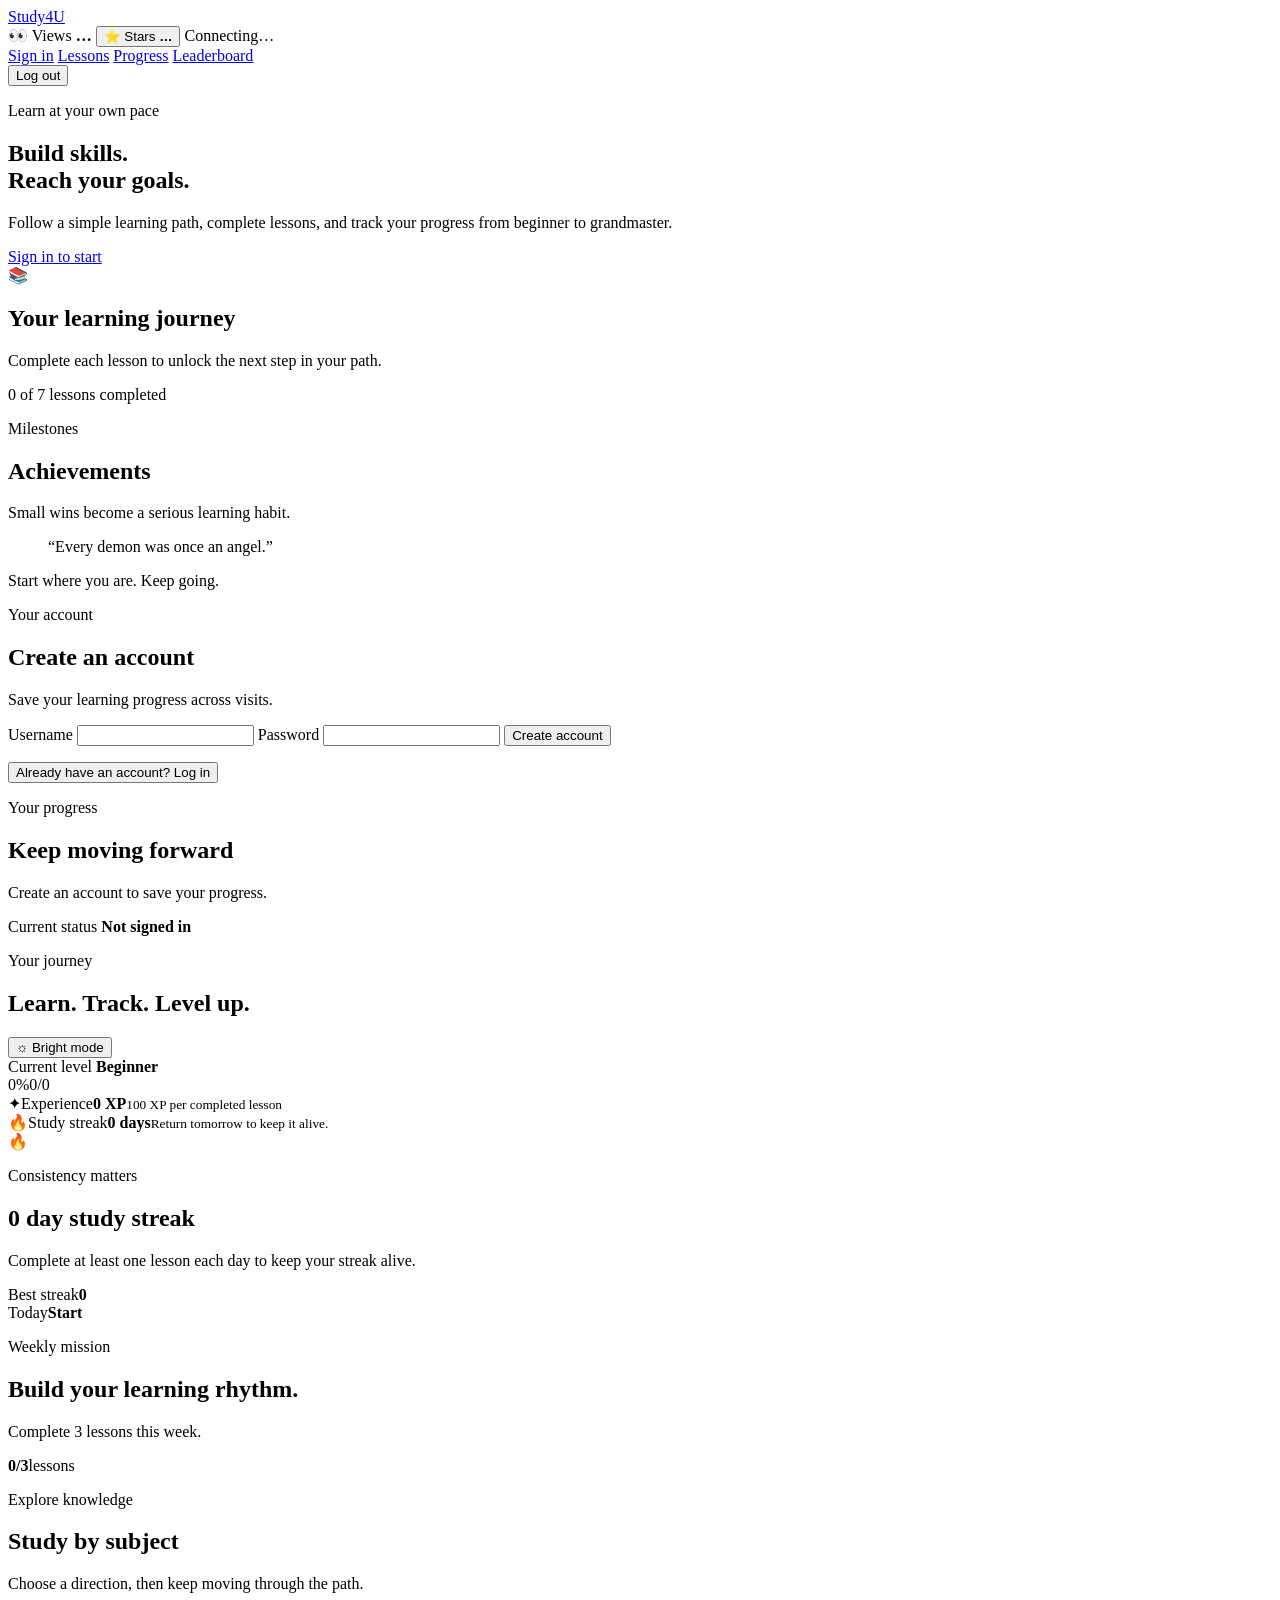
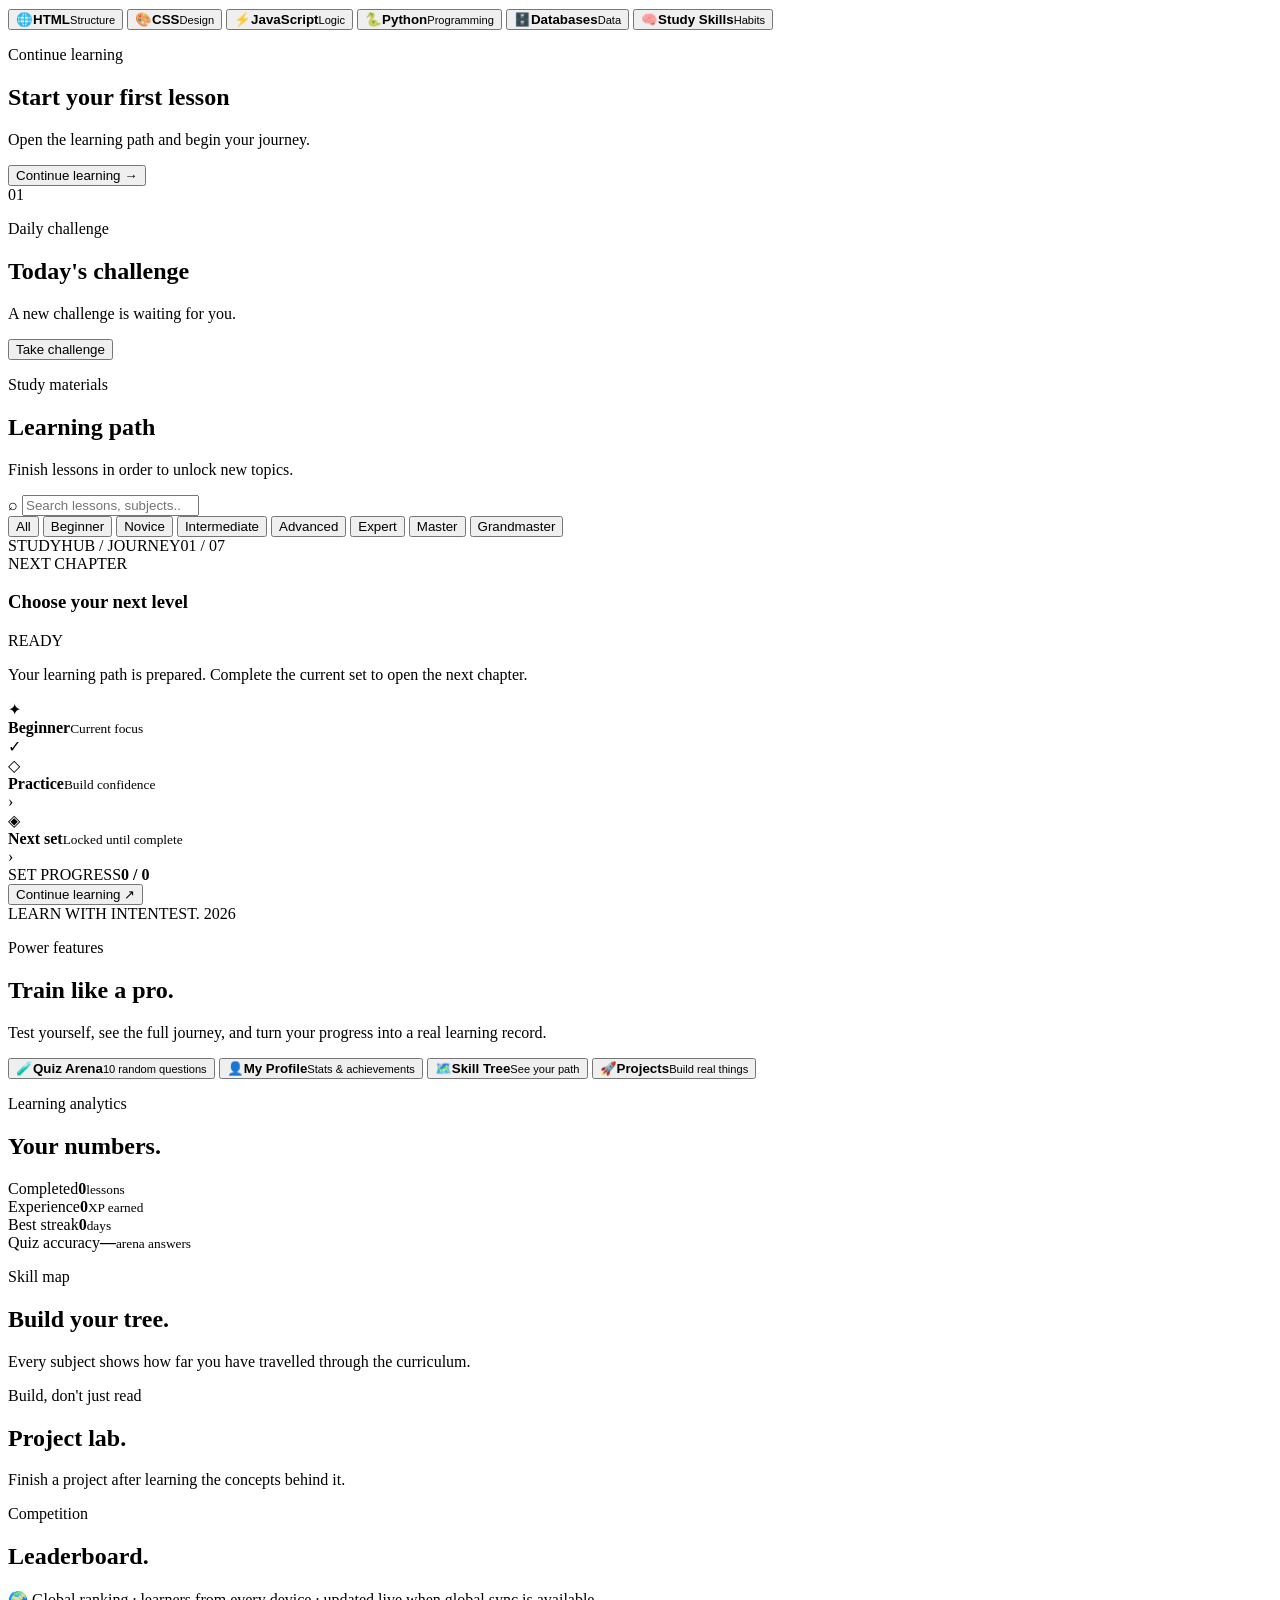
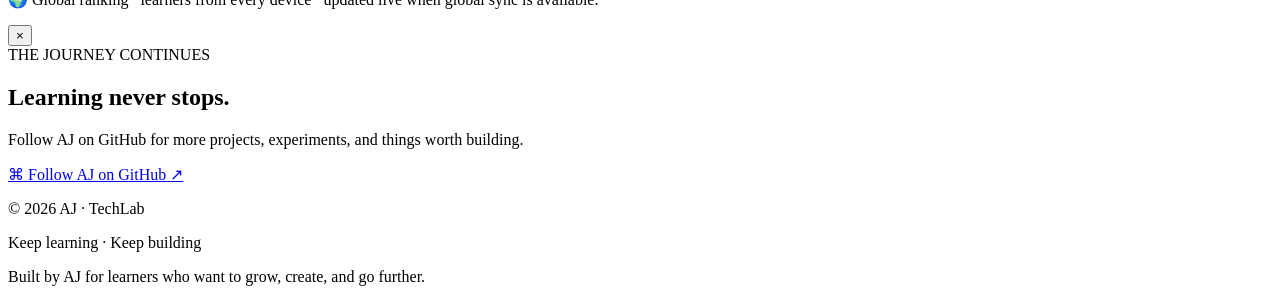
==== index.html @ 4d8bb86d "Add Bing Webmaster Tools site verification meta tag" ====
<!DOCTYPE html>
<html lang="en">
<head>
  <meta charset="UTF-8">
  <meta name="viewport" content="width=device-width, initial-scale=1.0">
  <meta name="msvalidate.01" content="EB4DA4A39FDB0F479657CAE8224B1902">
  <title>Study4U — Learn. Build. Go Further.</title>
  <link rel="stylesheet" href="styles.css">
  <link rel="stylesheet" href="transparent.css">
</head>
<body>
  <header class="site-header">
    <nav class="navbar">
      <a class="logo" href="#">Study<span>4U</span></a>

      <!-- Stats Display Badge -->
      <div class="stats-badge" aria-label="StudyHub live stats">
        <span class="stat-item" id="viewCounter" title="Total views">
          <span aria-hidden="true">👀</span>
          <span class="stat-label">Views</span>
          <strong id="viewsCount">…</strong>
        </span>
        <button id="starButton" class="stat-item stat-button" type="button"
          aria-label="Star StudyHub" aria-pressed="false" title="Click to star StudyHub">
          <span aria-hidden="true">⭐</span>
          <span class="stat-label">Stars</span>
          <strong id="starsCount">…</strong>
        </button>
        <span id="statsStatus" class="stats-status" aria-live="polite">Connecting…</span>
      </div>

      <div class="nav-links">
        <a href="#account" id="signInLink">Sign in</a>
        <a href="#lessons">Lessons</a>
        <a href="#progress">Progress</a>
        <a href="#leaderboard">Leaderboard</a>
      </div>

      <button id="logoutButton" class="logout-button hidden">Log out</button>
    </nav>
  </header>

  <section class="top-leaderboard" aria-label="Top three learners">
    <div id="topLeaderboard"></div>
  </section>

  <main>
    <section class="hero container">
      <div>
        <p class="eyebrow">Learn at your own pace</p>
        <h1>Build skills.<br><span>Reach your goals.</span></h1>
        <p class="hero-text">
          Follow a simple learning path, complete lessons, and track your progress
          from beginner to grandmaster.
        </p>
        <a class="button" id="heroAccountButton" href="#account">Sign in to start</a>
      </div>

      <div class="hero-card">
        <div class="card-icon">📚</div>
        <h2>Your learning journey</h2>
        <p>Complete each lesson to unlock the next step in your path.</p>
        <div class="progress-bar">
          <span id="heroProgressBar"></span>
        </div>
        <p id="progressText">0 of 7 lessons completed</p>
      </div>
    </section>

    <section class="achievements-section container">
      <div class="section-heading">
        <p class="eyebrow">Milestones</p>
        <h2>Achievements</h2>
        <p>Small wins become a serious learning habit.</p>
      </div>
      <div id="achievementGrid" class="achievement-grid"></div>
    </section>

    <section class="master-quote container" aria-label="Learning inspiration">
      <div class="quote-line"></div>
      <blockquote>“Every demon was once an angel.”</blockquote>
      <p>Start where you are. Keep going.</p>
      <div class="quote-line"></div>
    </section>

    <section id="account" class="account-section">
      <div class="section-heading">
        <p class="eyebrow" id="accountEyebrow">Your account</p>
        <h2 id="accountTitle">Create an account</h2>
        <p id="accountDescription">Save your learning progress across visits.</p>
      </div>

      <form id="accountForm" class="account-form">
        <label for="username">Username</label>
        <input id="username" type="text" autocomplete="username" required>

        <label for="password">Password</label>
        <input id="password" type="password" autocomplete="current-password" required>

        <button id="accountSubmit" class="button" type="submit">
          Create account
        </button>
      </form>

      <p id="accountMessage" class="account-message"></p>

      <button id="switchAccountMode" class="text-button" type="button">
        Already have an account? Log in
      </button>
    </section>

    <section id="progress" class="container progress-section">
      <div>
        <p class="eyebrow">Your progress</p>
        <h2>Keep moving forward</h2>
        <p id="welcomeText">Create an account to save your progress.</p>
      </div>
      <div class="clock-box">
        <span>Current status</span>
        <strong id="statusText">Not signed in</strong>
      </div>
    </section>

    <section class="learning-dashboard container" aria-label="Learning dashboard">
      <div class="dashboard-heading">
        <div>
          <p class="eyebrow">Your journey</p>
          <h2>Learn. Track. Level up.</h2>
        </div>
        <button id="themeButton" class="mini-action" type="button">☼ Bright mode</button>
      </div>
      <div class="dashboard-grid">
        <div class="dashboard-card dashboard-main">
          <span class="dashboard-label">Current level</span>
          <strong id="dashLevel">Beginner</strong>
          <div class="dashboard-progress"><span id="dashProgressBar"></span></div>
          <div class="dashboard-meta"><span id="dashProgress">0%</span><span id="dashLessons">0/0</span></div>
        </div>
        <div class="dashboard-card"><span class="dashboard-icon">✦</span><span class="dashboard-label">Experience</span><strong id="dashXp">0 XP</strong><small>100 XP per completed lesson</small></div>
        <div class="dashboard-card"><span class="dashboard-icon">🔥</span><span class="dashboard-label">Study streak</span><strong id="dashStreak">0 days</strong><small>Return tomorrow to keep it alive.</small></div>
      </div>
    </section>

    <section class="streak-hero container" aria-label="Study streak">
      <div class="streak-flame">🔥</div>
      <div class="streak-copy">
        <p class="eyebrow">Consistency matters</p>
        <h2><span id="streakBig">0</span> day study streak</h2>
        <p>Complete at least one lesson each day to keep your streak alive.</p>
      </div>
      <div class="streak-stats">
        <div><span>Best streak</span><strong id="bestStreak">0</strong></div>
        <div><span>Today</span><strong id="todayStatus">Start</strong></div>
      </div>
    </section>

    <section class="weekly-section container" aria-label="Weekly goal">
      <div class="weekly-card">
        <div>
          <p class="eyebrow">Weekly mission</p>
          <h2>Build your learning rhythm.</h2>
          <p id="weeklyText">Complete 3 lessons this week.</p>
        </div>
        <div class="weekly-ring"><strong id="weeklyCount">0/3</strong><span>lessons</span></div>
      </div>
    </section>

    <section class="subjects-section container" aria-label="Study subjects">
      <div class="section-heading">
        <p class="eyebrow">Explore knowledge</p>
        <h2>Study by subject</h2>
        <p>Choose a direction, then keep moving through the path.</p>
      </div>
      <div class="subject-grid">
        <button class="subject-card" data-subject="HTML"><span>🌐</span><b>HTML</b><small>Structure</small></button>
        <button class="subject-card" data-subject="CSS"><span>🎨</span><b>CSS</b><small>Design</small></button>
        <button class="subject-card" data-subject="JavaScript"><span>⚡</span><b>JavaScript</b><small>Logic</small></button>
        <button class="subject-card" data-subject="Python"><span>🐍</span><b>Python</b><small>Programming</small></button>
        <button class="subject-card" data-subject="Databases"><span>🗄️</span><b>Databases</b><small>Data</small></button>
        <button class="subject-card" data-subject="Study Skills"><span>🧠</span><b>Study Skills</b><small>Habits</small></button>
      </div>
    </section>

    <section class="continue-section container">
      <div class="continue-card">
        <div>
          <p class="eyebrow">Continue learning</p>
          <h2 id="continueTitle">Start your first lesson</h2>
          <p id="continueMeta">Open the learning path and begin your journey.</p>
        </div>
        <button id="continueButton" class="button" type="button">Continue learning →</button>
      </div>
    </section>

    <section class="challenge-section container">
      <div class="challenge-card">
        <div class="challenge-number">01</div>
        <div class="challenge-copy">
          <p class="eyebrow">Daily challenge</p>
          <h2 id="challengeTitle">Today's challenge</h2>
          <p id="challengeText">A new challenge is waiting for you.</p>
        </div>
        <button id="challengeButton" class="outline-button" type="button">Take challenge</button>
      </div>
    </section>

    <section id="lessons" class="section container">
      <div class="section-heading lessons-heading">
        <div>
          <p class="eyebrow">Study materials</p>
          <h2>Learning path</h2>
          <p>Finish lessons in order to unlock new topics.</p>
        </div>
        <label class="search-box">
          <span aria-hidden="true">⌕</span>
          <input id="lessonSearch" type="search" placeholder="Search lessons, subjects..." autocomplete="off">
        </label>
      </div>

      <div class="filter-buttons">
        <button class="filter-button active" data-filter="All">All</button>
        <button class="filter-button" data-filter="Beginner">Beginner</button>
        <button class="filter-button" data-filter="Novice">Novice</button>
        <button class="filter-button" data-filter="Intermediate">Intermediate</button>
        <button class="filter-button" data-filter="Advanced">Advanced</button>
        <button class="filter-button" data-filter="Expert">Expert</button>
        <button class="filter-button" data-filter="Master">Master</button>
        <button class="filter-button" data-filter="Grandmaster">Grandmaster</button>
      </div>

      <p id="searchEmpty" class="search-empty" hidden>No lessons match your search. Try another topic.</p>
      <div id="levelRoadmap" class="level-roadmap" aria-label="Learning level roadmap"></div>
      <div class="learning-layout">
        <div id="materialGrid" class="material-grid"></div>
        <aside class="luxury-learning-ad" aria-label="StudyHub premium learning advertisement">
  <div class="luxury-ad-landscape" aria-hidden="true"></div>
  <div class="luxury-ad-sky-glow" aria-hidden="true"></div>
  <div class="luxury-ad-topline"><span>STUDYHUB / JOURNEY</span><span id="luxuryAdIndex">01 / 07</span></div>

  <div class="luxury-ad-panel">
    <div class="luxury-ad-panel-head">
      <div>
        <span class="luxury-ad-panel-kicker">NEXT CHAPTER</span>
        <h3 id="luxuryAdTitle">Choose your next level</h3>
      </div>
      <span class="luxury-ad-status" id="luxuryAdStatus">READY</span>
    </div>

    <p class="luxury-ad-copy" id="luxuryAdCopy">Your learning path is prepared. Complete the current set to open the next chapter.</p>

    <div class="luxury-ad-options">
      <div class="luxury-option active">
        <span class="luxury-option-icon">✦</span>
        <div><strong id="luxuryOptionLevel">Beginner</strong><small>Current focus</small></div>
        <span class="luxury-option-dot">✓</span>
      </div>
      <div class="luxury-option">
        <span class="luxury-option-icon">◇</span>
        <div><strong>Practice</strong><small>Build confidence</small></div>
        <span class="luxury-option-dot">›</span>
      </div>
      <div class="luxury-option">
        <span class="luxury-option-icon">◈</span>
        <div><strong>Next set</strong><small id="luxuryOptionNext">Locked until complete</small></div>
        <span class="luxury-option-dot">›</span>
      </div>
    </div>

    <div class="luxury-ad-progress">
      <div><span>SET PROGRESS</span><strong id="luxuryAdMetaLeft">0 / 0</strong></div>
      <div class="luxury-progress-track"><i id="luxuryAdProgressBar" style="width:0%"></i></div>
    </div>

    <button type="button" class="luxury-ad-button" onclick="document.getElementById('lessons')?.scrollIntoView({behavior:'smooth'})">
      Continue learning <span>↗</span>
    </button>
  </div>

  <div class="luxury-ad-caption"><span>LEARN WITH INTENT</span><span>EST. 2026</span></div>
</aside>
      </div>
    </section>
  </main>

<!-- StudyHub Power Features -->
<section class="power-section container" id="power">
  <div class="section-heading">
    <p class="eyebrow">Power features</p>
    <h2>Train like a pro.</h2>
    <p>Test yourself, see the full journey, and turn your progress into a real learning record.</p>
  </div>
  <div class="power-actions">
    <button class="power-button" id="openQuizMode" type="button"><span>🧪</span><b>Quiz Arena</b><small>10 random questions</small></button>
    <button class="power-button" id="openProfile" type="button"><span>👤</span><b>My Profile</b><small>Stats & achievements</small></button>
    <button class="power-button" id="openSkillTree" type="button"><span>🗺️</span><b>Skill Tree</b><small>See your path</small></button>
    <button class="power-button" id="openProjects" type="button"><span>🚀</span><b>Projects</b><small>Build real things</small></button>
  </div>
</section>

<section class="analytics-section container" id="analytics">
  <div class="section-heading">
    <p class="eyebrow">Learning analytics</p>
    <h2>Your numbers.</h2>
  </div>
  <div class="analytics-grid">
    <div class="analytics-card"><span>Completed</span><strong id="statCompleted">0</strong><small>lessons</small></div>
    <div class="analytics-card"><span>Experience</span><strong id="statXp">0</strong><small>XP earned</small></div>
    <div class="analytics-card"><span>Best streak</span><strong id="statBest">0</strong><small>days</small></div>
    <div class="analytics-card"><span>Quiz accuracy</span><strong id="statAccuracy">—</strong><small>arena answers</small></div>
  </div>
  <div class="analytics-bars" id="subjectAnalytics"></div>
</section>

<section class="skill-section container" id="skillTree">
  <div class="section-heading">
    <p class="eyebrow">Skill map</p>
    <h2>Build your tree.</h2>
    <p>Every subject shows how far you have travelled through the curriculum.</p>
  </div>
  <div class="skill-tree-grid" id="skillTreeGrid"></div>
</section>

<section class="projects-section container" id="projects">
  <div class="section-heading">
    <p class="eyebrow">Build, don't just read</p>
    <h2>Project lab.</h2>
    <p>Finish a project after learning the concepts behind it.</p>
  </div>
  <div class="project-grid" id="projectGrid"></div>
</section>

<section class="leaderboard-section container leaderboard-tab-section" id="leaderboard">
  <div class="section-heading">
    <p class="eyebrow">Competition</p>
    <h2>Leaderboard.</h2>
    <p>🌍 Global ranking · learners from every device · updated live when global sync is available.</p>
  </div>
  <div class="leaderboard-card" id="leaderboardCard"></div>
</section>

<div class="feature-modal" id="featureModal" aria-hidden="true">
  <div class="feature-backdrop" data-close-feature></div>
  <div class="feature-dialog" role="dialog" aria-modal="true" aria-labelledby="featureTitle">
    <button class="feature-close" type="button" data-close-feature aria-label="Close">×</button>
    <div id="featureContent"></div>
  </div>
</div>

    <section class="github-promo" aria-label="Follow AJ on GitHub">
      <div class="github-promo-glow"></div>
      <div class="github-promo-content">
        <span class="github-promo-kicker">THE JOURNEY CONTINUES</span>
        <h2>Learning never stops.</h2>
        <p>Follow AJ on GitHub for more projects, experiments, and things worth building.</p>
        <a class="github-promo-button" href="https://github.com/AJ-8A/" target="_blank" rel="noopener noreferrer">
          <span class="github-mark" aria-hidden="true">⌘</span>
          <span>Follow AJ on GitHub</span>
          <span aria-hidden="true">↗</span>
        </a>
      </div>
    </section>

  <footer class="site-footer">
    <p class="footer-brand">© 2026 AJ · TechLab</p>
    <p class="footer-tagline">Keep learning · Keep building</p>
    <p class="footer-copy">Built by AJ for learners who want to grow, create, and go further.</p>
  </footer>

  <script src="extra-lessons.js"></script>
  <script src="script.js"></script>
  <script src="power-features.js"></script>
</body>
</html>
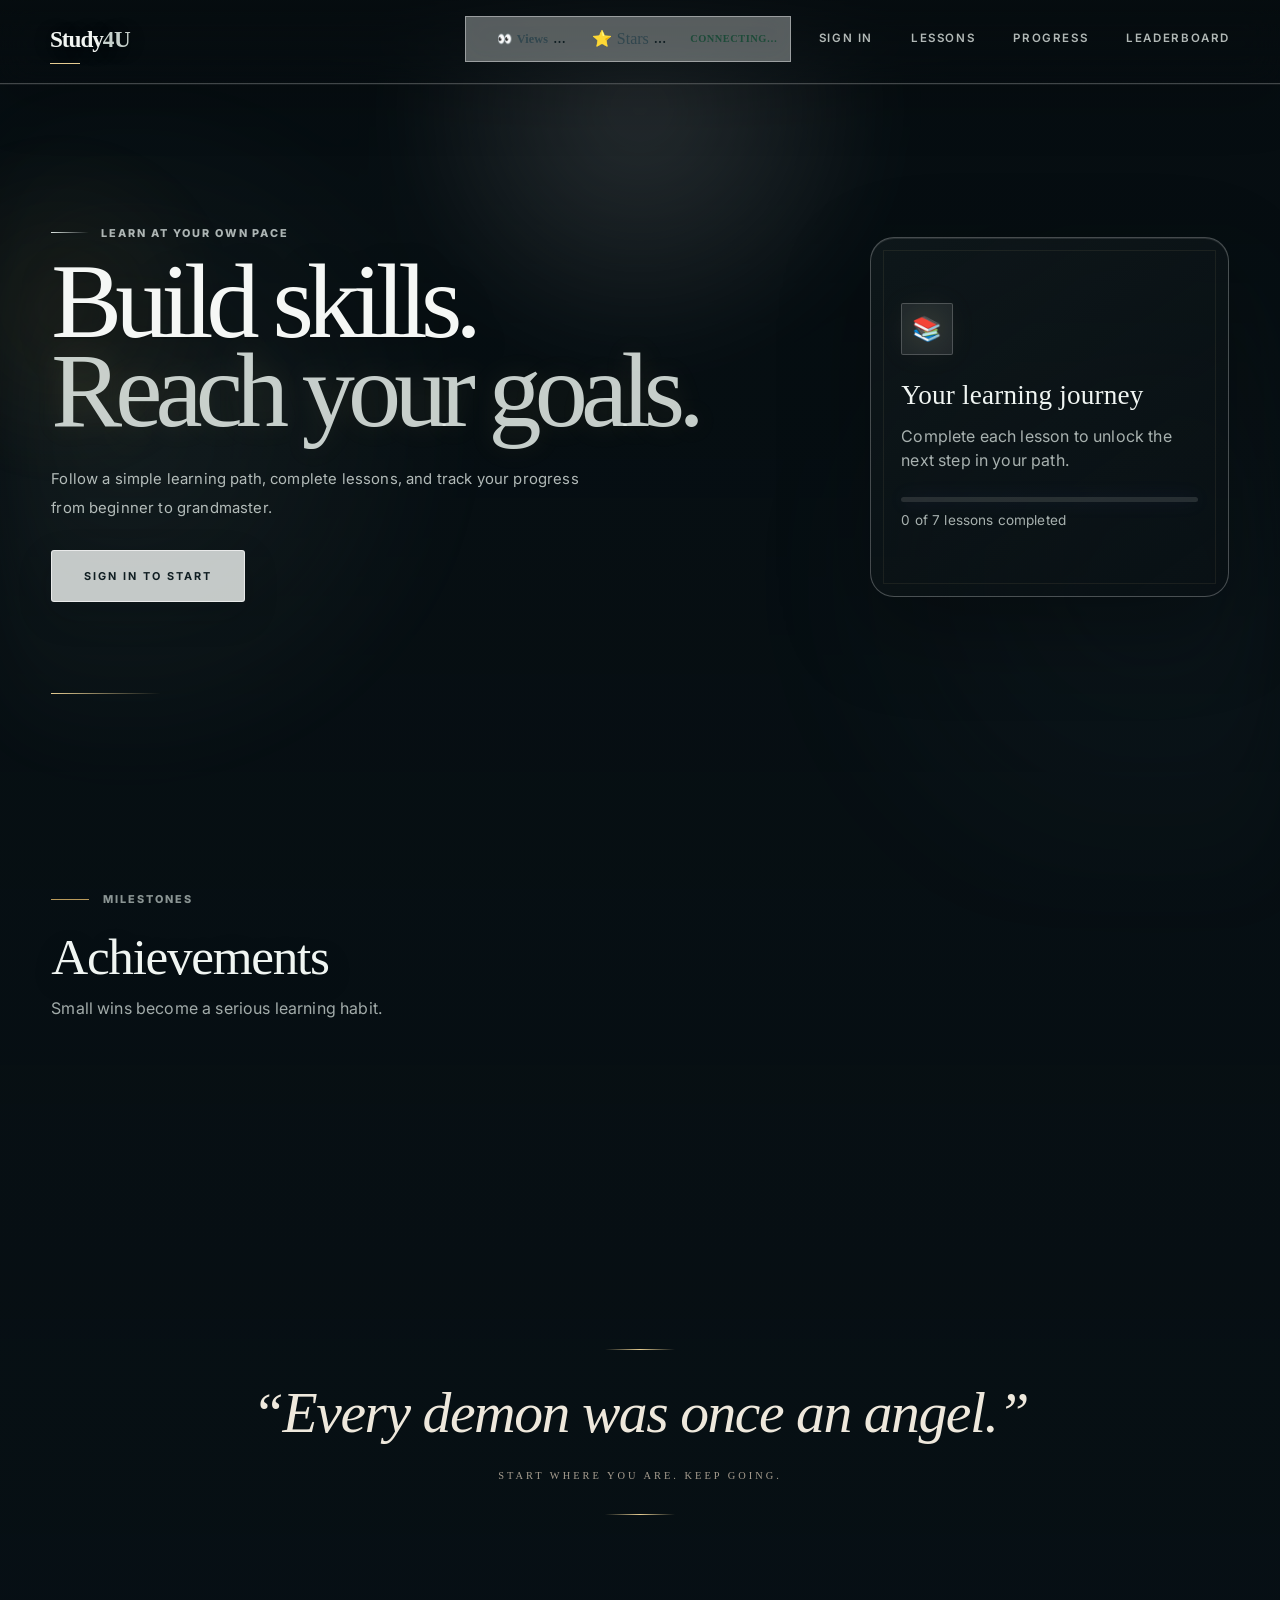
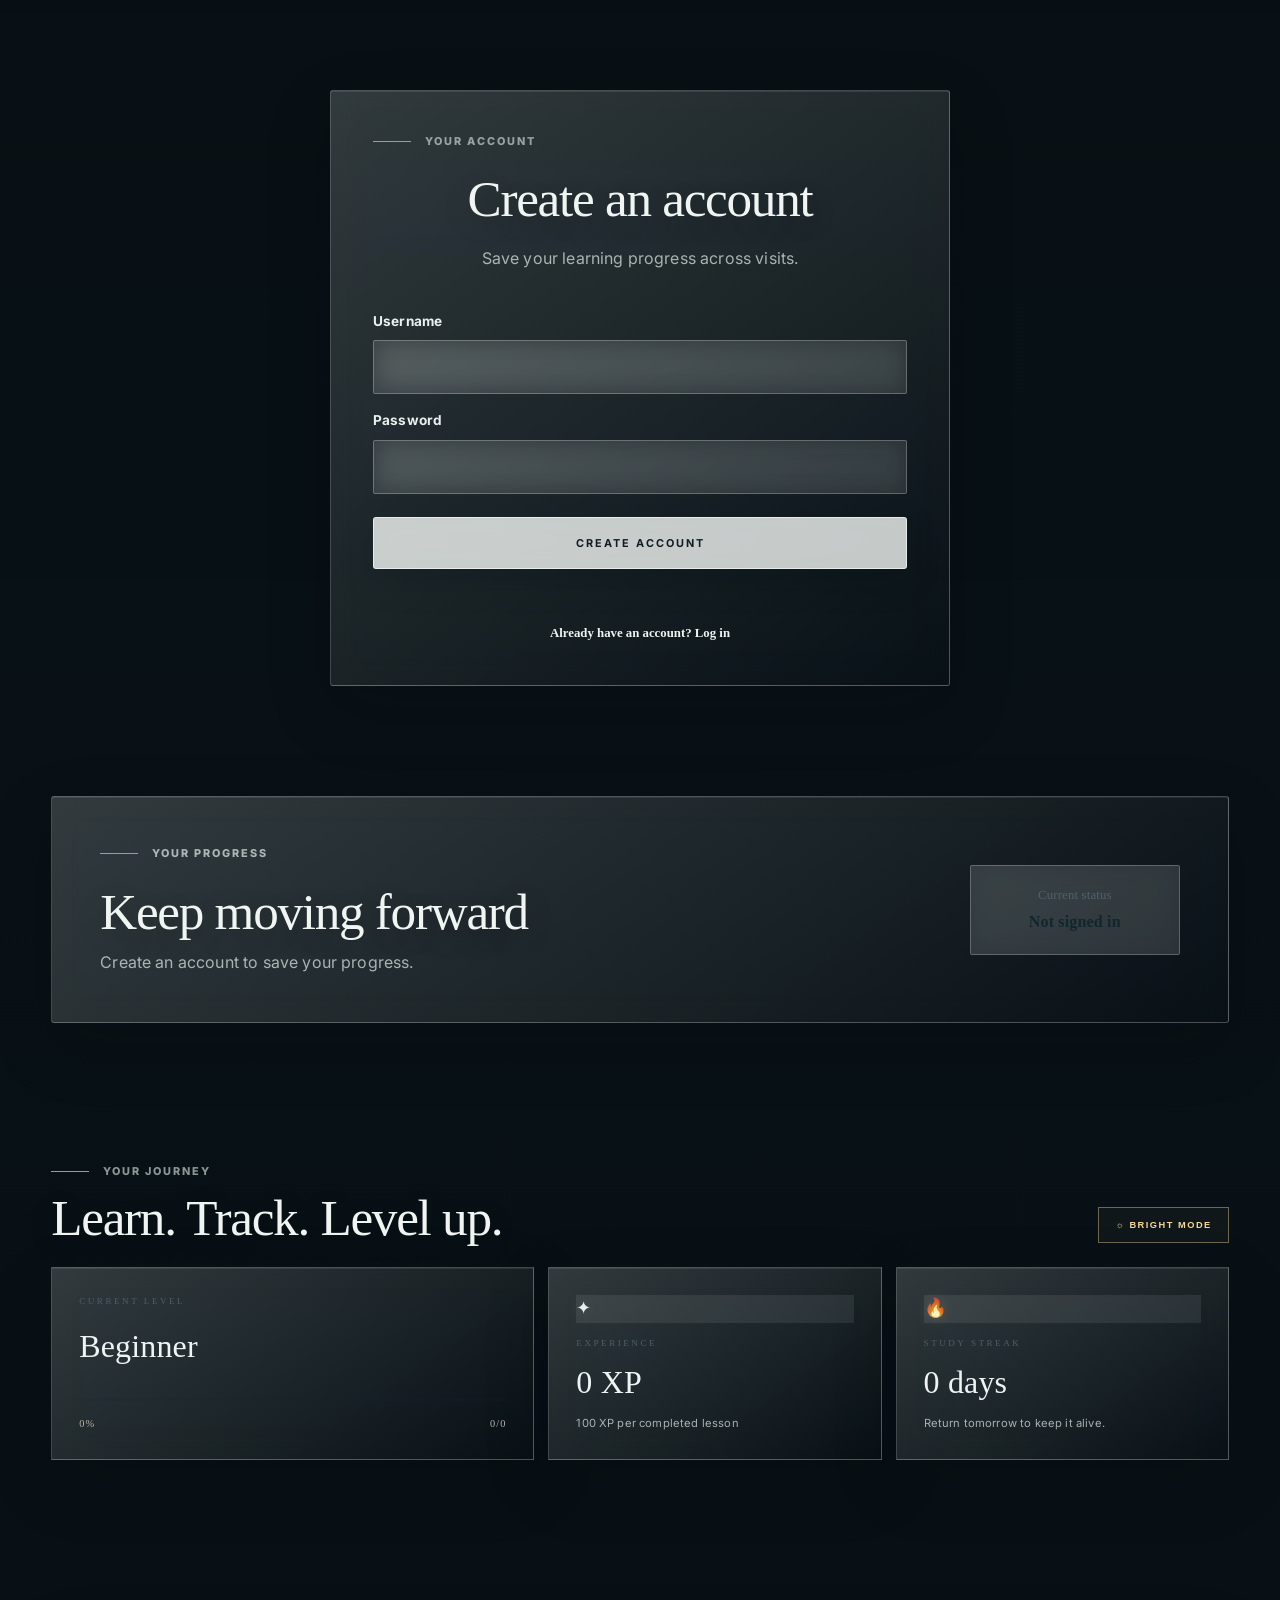
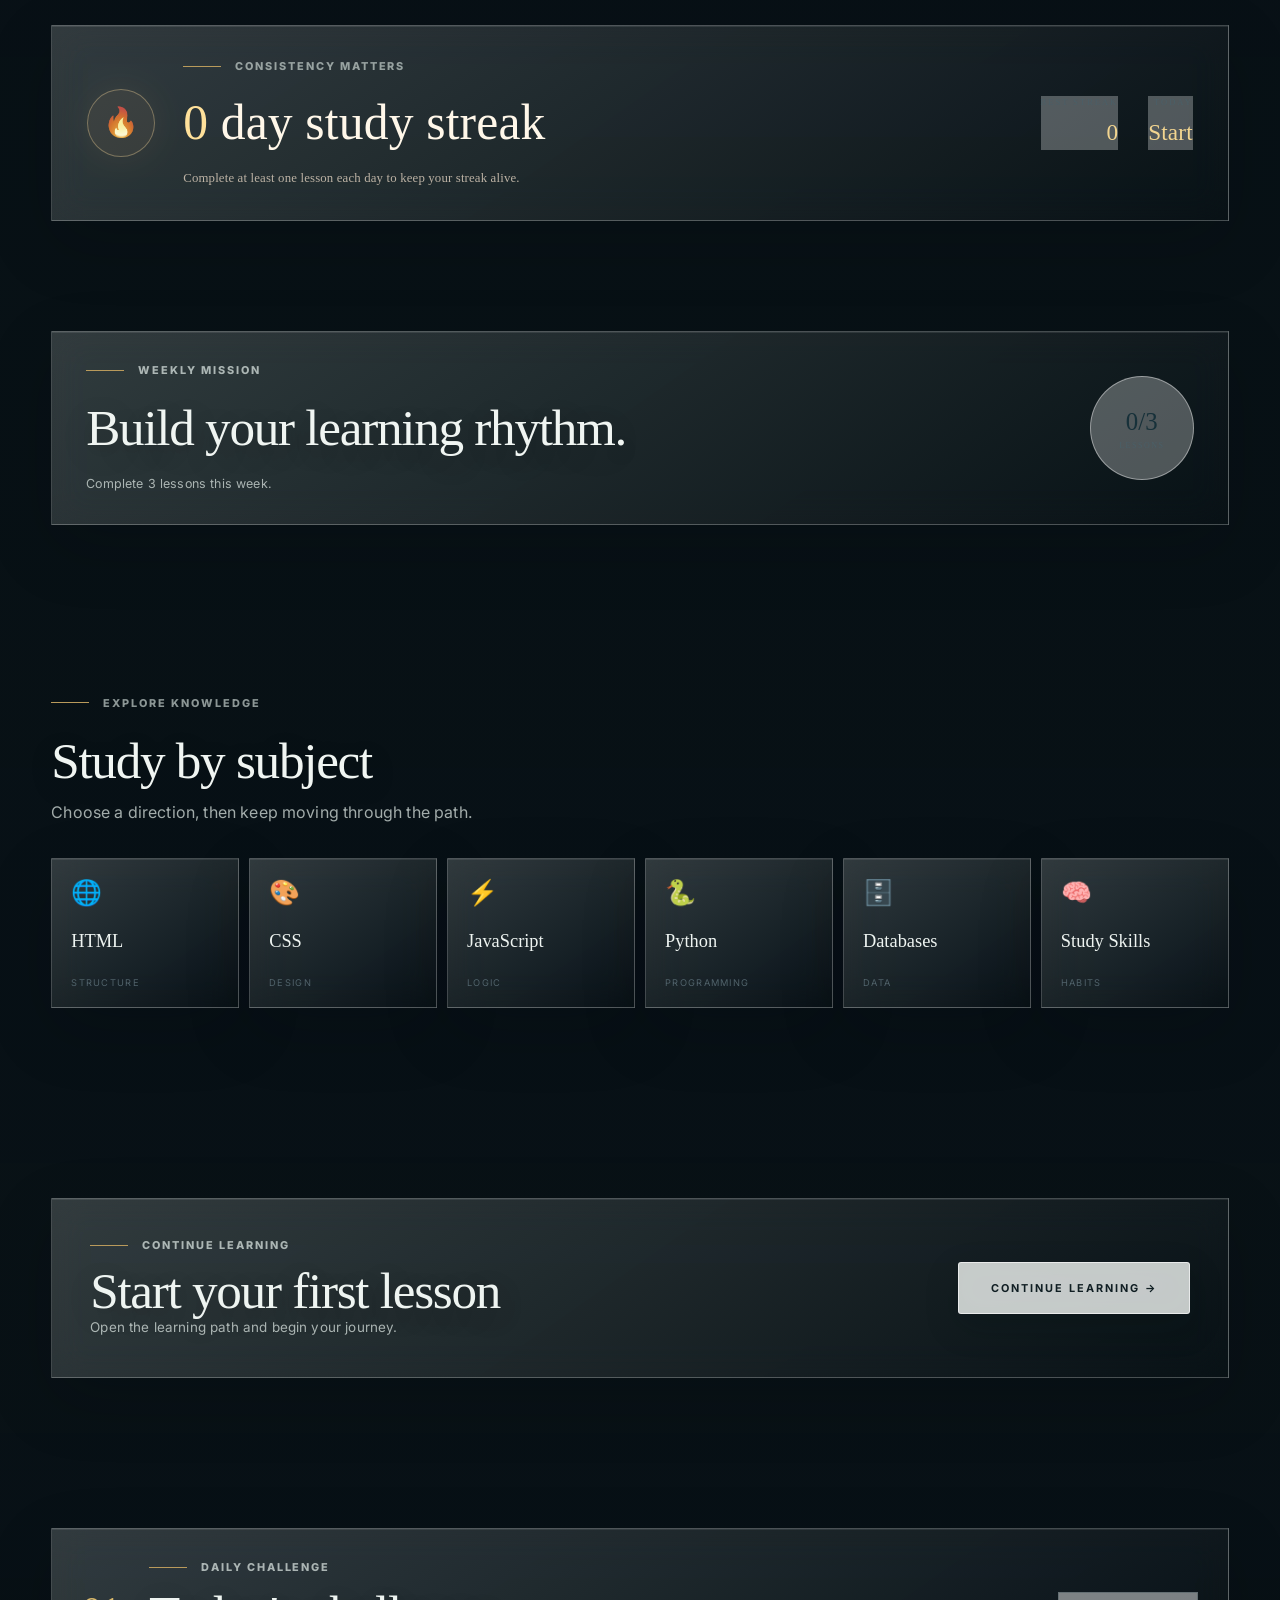
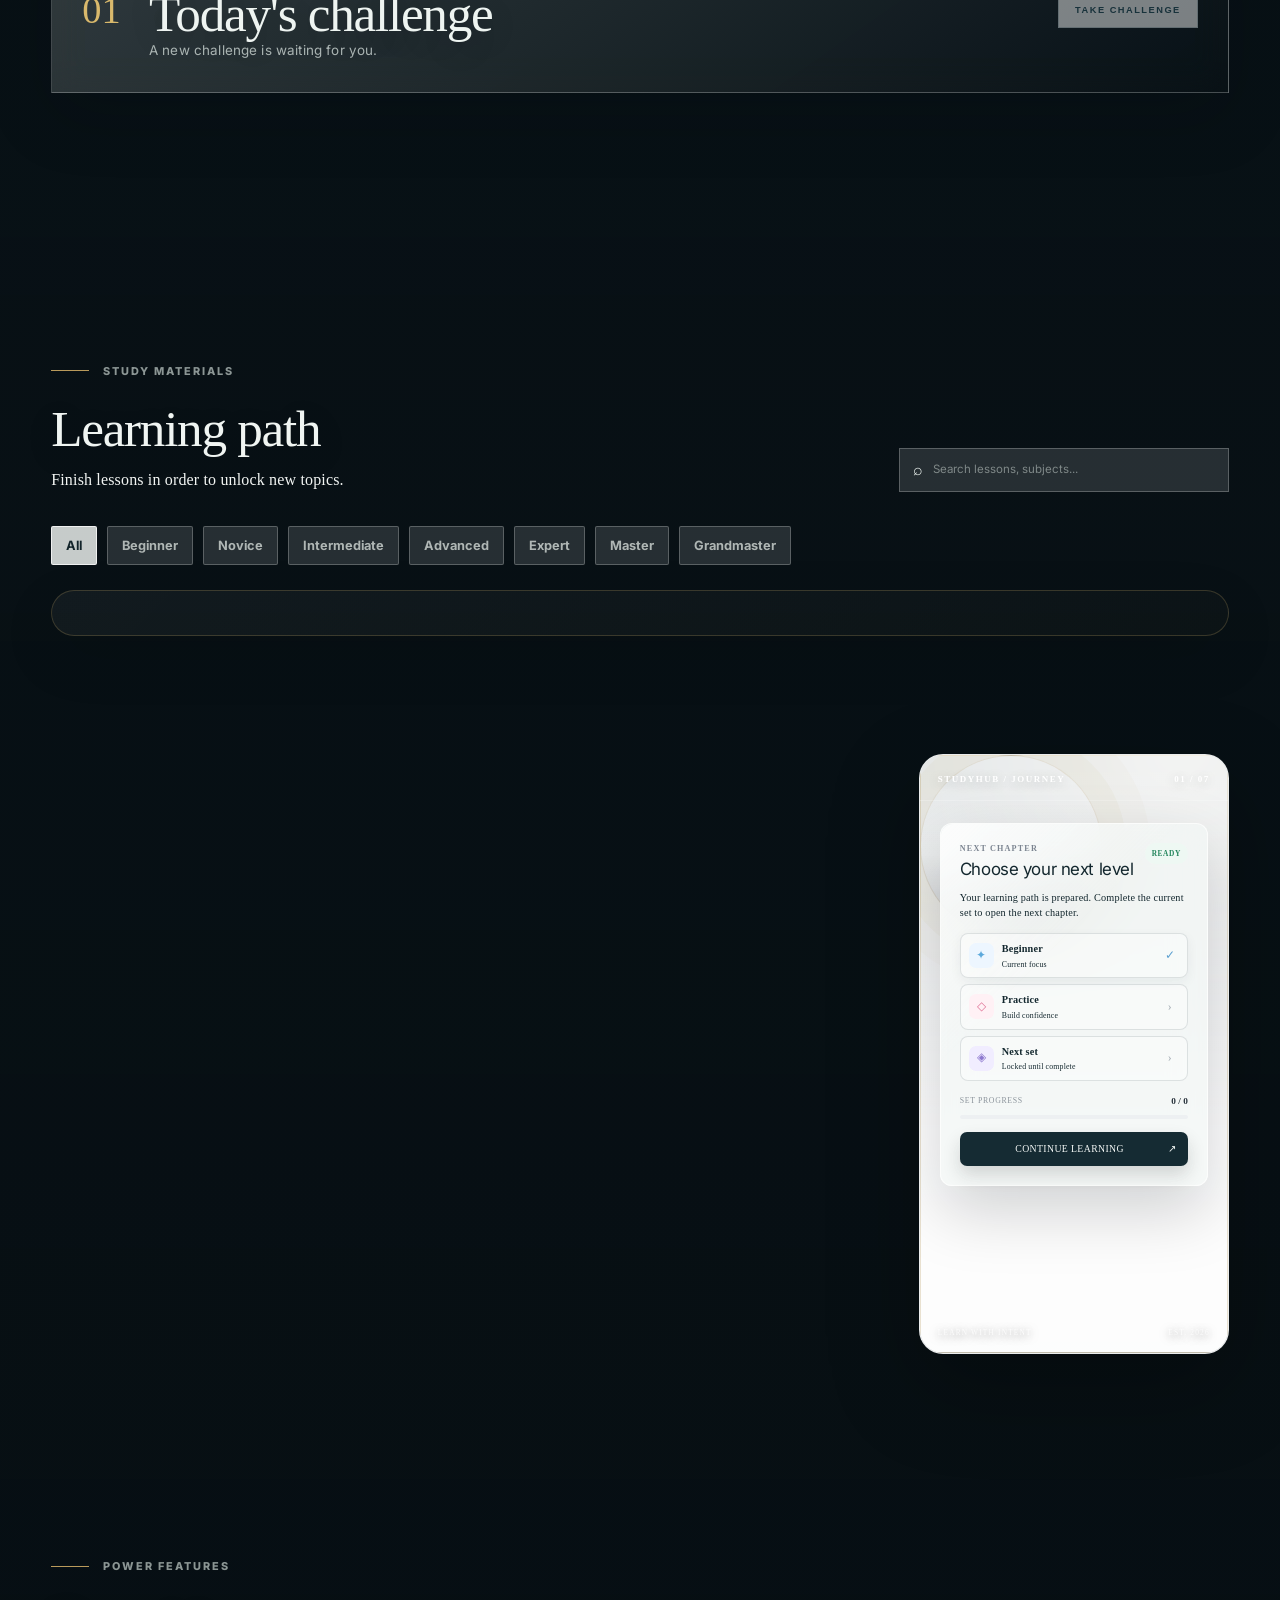
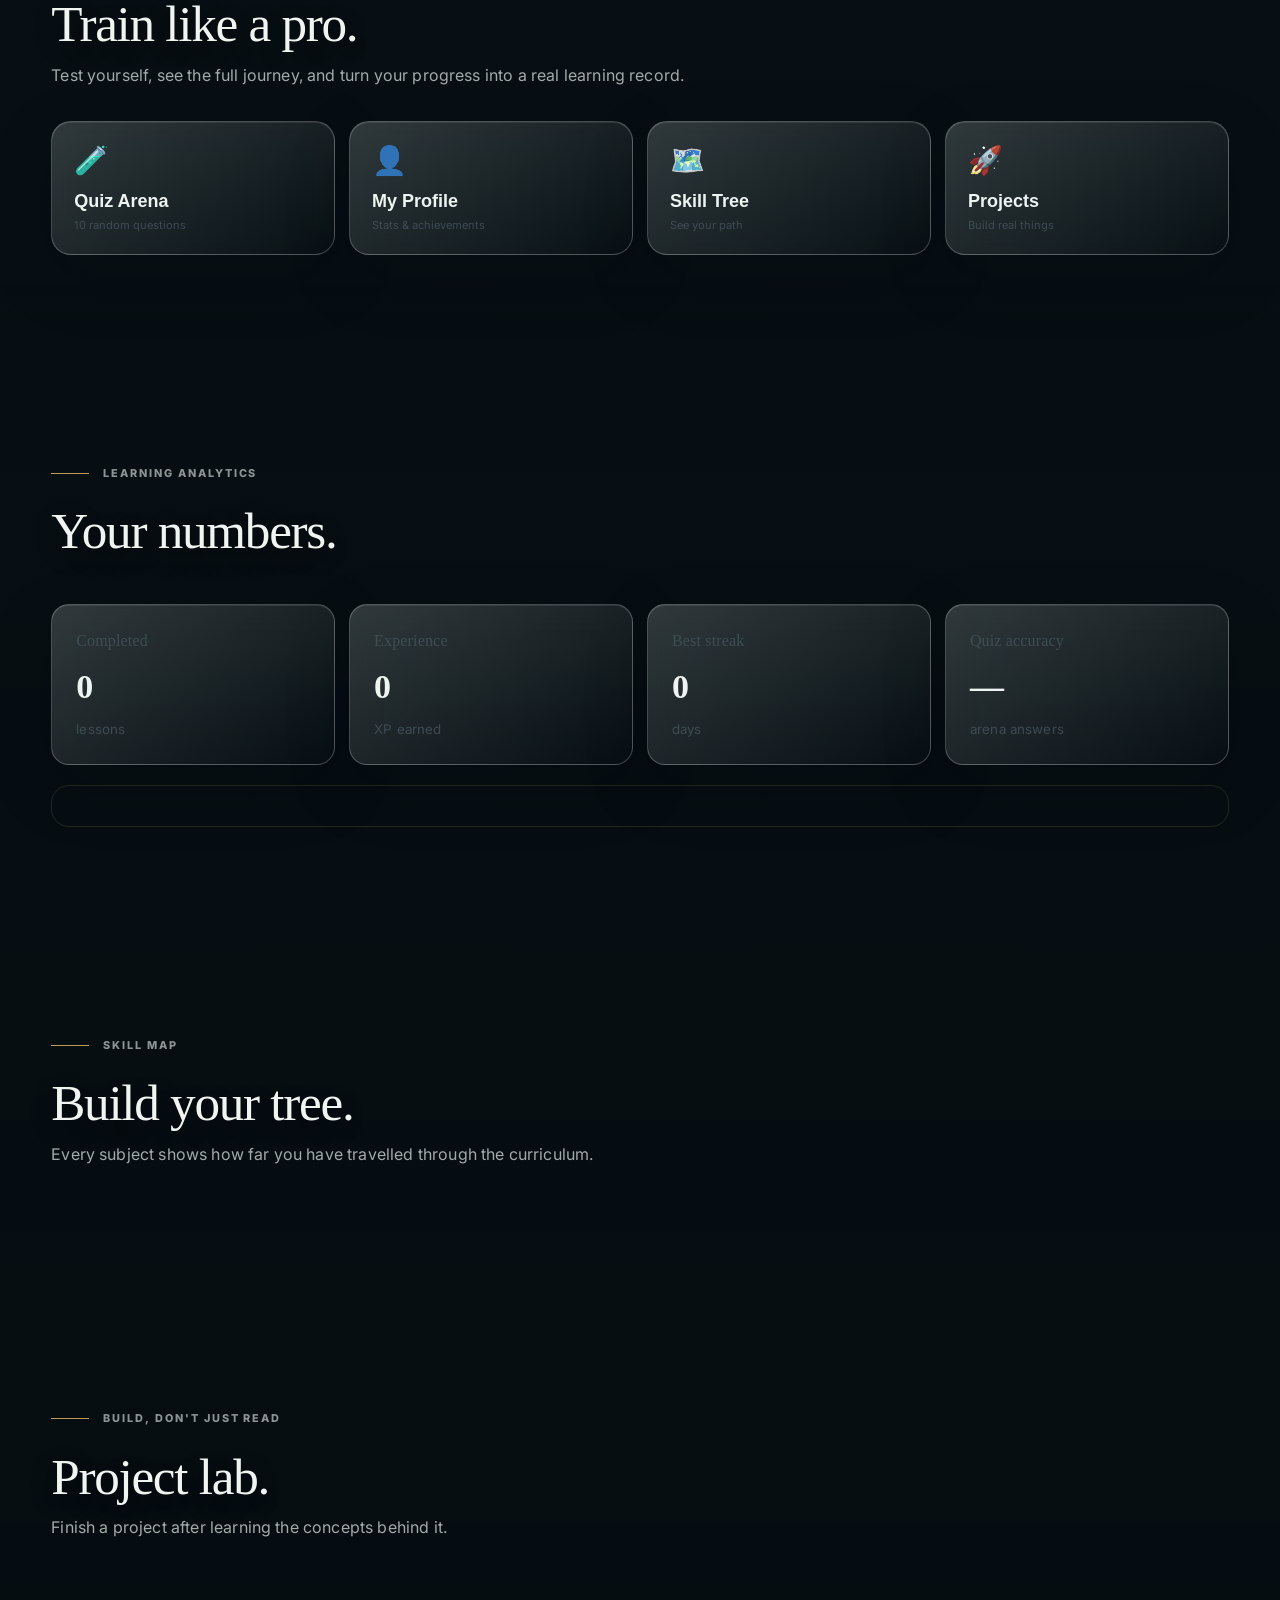
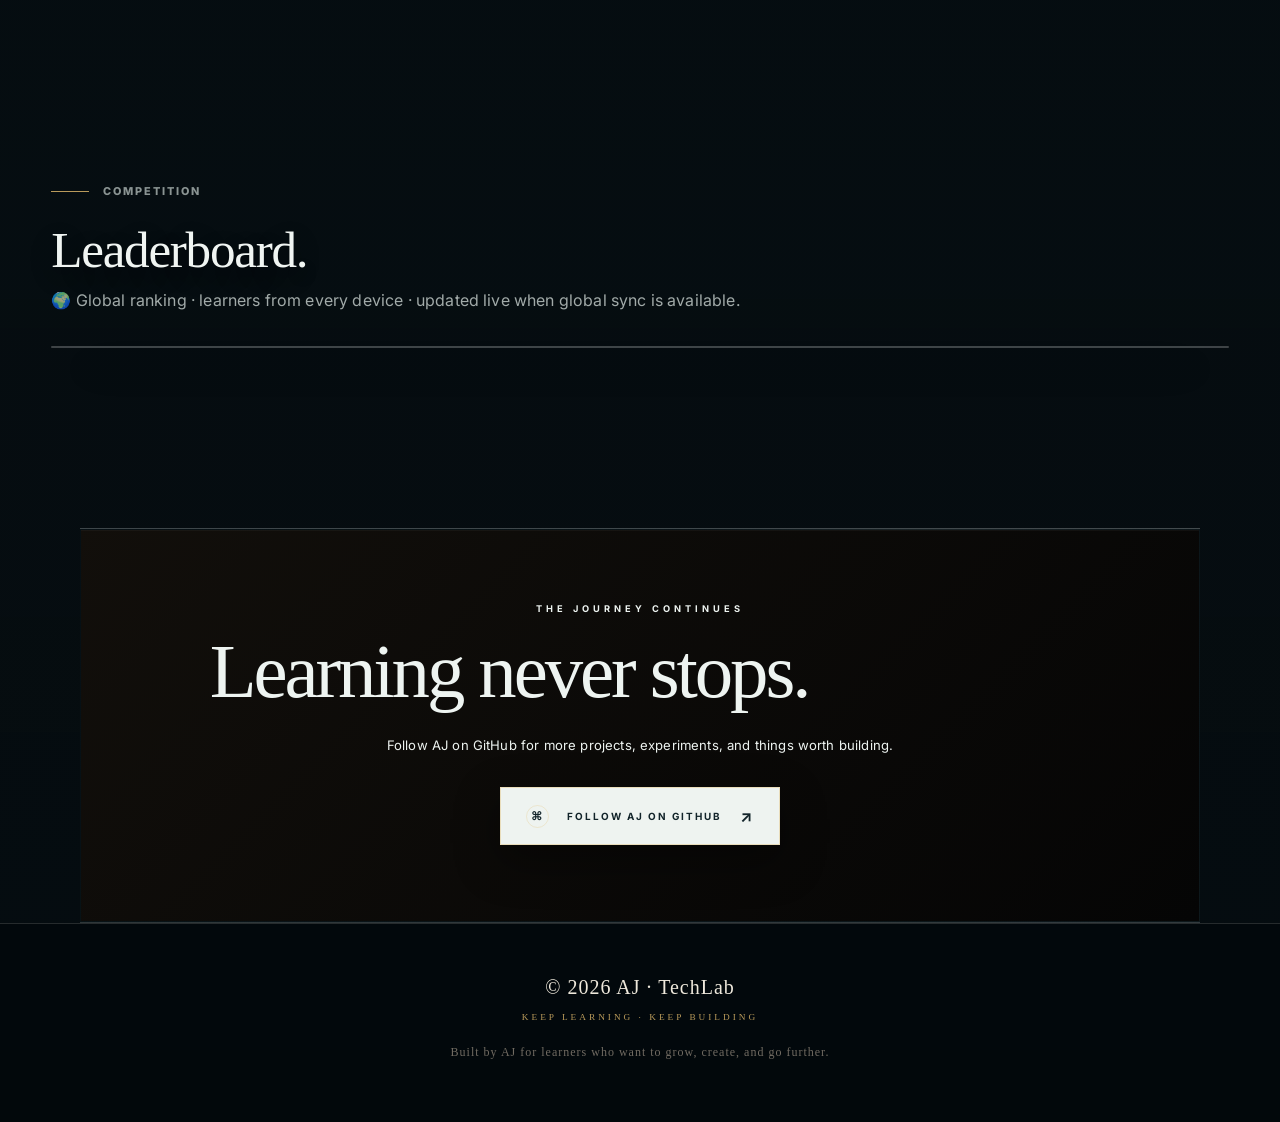
==== commit 989478a7: "Add sitemap discovery and indexing metadata" ====
--- a/index.html
+++ b/index.html
@@ -4,7 +4,37 @@
   <meta charset="UTF-8">
   <meta name="viewport" content="width=device-width, initial-scale=1.0">
   <meta name="msvalidate.01" content="EB4DA4A39FDB0F479657CAE8224B1902">
-  <title>Study4U — Learn. Build. Go Further.</title>
+  <meta name="description" content="Study4U is a learning platform created by Aajimin (AJ-8A), featuring web development, Python, databases, quizzes, projects, and learning progress.">
+  <meta name="author" content="Aajimin (AJ-8A)">
+  <meta name="theme-color" content="#101827">
+  <link rel="canonical" href="https://aj-8a.github.io/study4u/">
+  <link rel="sitemap" type="application/xml" href="https://aj-8a.github.io/study4u/sitemap.xml">
+  <meta name="robots" content="index,follow,max-image-preview:large">
+  <meta property="og:type" content="website">
+  <meta property="og:site_name" content="Study4U">
+  <meta property="og:title" content="Study4U by Aajimin (AJ-8A) — Learn, Build, Go Further">
+  <meta property="og:description" content="Explore web development, Python, databases, quizzes, projects, and learning progress with Study4U.">
+  <meta property="og:url" content="https://aj-8a.github.io/study4u/">
+  <meta name="twitter:card" content="summary">
+  <meta name="twitter:title" content="Study4U by AJ-8A">
+  <meta name="twitter:description" content="Learn web development, Python, databases, and study skills with lessons, quizzes, and projects.">
+  <script type="application/ld+json">
+  {
+    "@context": "https://schema.org",
+    "@type": "WebSite",
+    "name": "Study4U",
+    "alternateName": "Study4U by Aajimin (AJ-8A)",
+    "url": "https://aj-8a.github.io/study4u/",
+    "description": "A learning platform with lessons, quizzes, projects, and progress tracking for web development, Python, databases, and study skills.",
+    "creator": {
+      "@type": "Person",
+      "name": "Aajimin",
+      "alternateName": "AJ-8A",
+      "url": "https://github.com/AJ-8A"
+    }
+  }
+  </script>
+  <title>Study4U by AJ-8A — Learn. Build. Go Further.</title>
   <link rel="stylesheet" href="styles.css">
   <link rel="stylesheet" href="transparent.css">
 </head>
--- a/styles.css
+++ b/styles.css
@@ -0,0 +1,3990 @@
+@import url('https://fonts.googleapis.com/css2?family=Inter:wght@400;500;600;700;800&display=swap');
+
+:root {
+  --background: #070b14;
+  --surface: #101725;
+  --text: #edf2ff;
+  --muted: #94a0b8;
+  --primary: #7c83ff;
+  --primary-dark: #9aa0ff;
+  --border: #202a3d;
+  --shadow: 0 18px 45px rgba(0, 0, 0, 0.35);
+}
+
+* {
+  box-sizing: border-box;
+  margin: 0;
+  padding: 0;
+}
+
+html {
+  scroll-behavior: smooth;
+}
+
+body {
+  min-height: 100vh;
+  background:
+    radial-gradient(circle at top right, rgba(124,131,255,.16) 0, transparent 30%),
+    var(--background);
+  color: var(--text);
+  font-family: 'Inter', sans-serif;
+  line-height: 1.6;
+}
+
+.hidden {
+  display: none !important;
+}
+
+.site-header {
+  background: rgba(8, 12, 22, 0.88);
+  border-bottom: 1px solid var(--border);
+  backdrop-filter: blur(12px);
+}
+
+.navbar {
+  width: min(1120px, 90%);
+  min-height: 75px;
+  margin: auto;
+  display: flex;
+  align-items: center;
+  justify-content: space-between;
+}
+
+.logo {
+  color: var(--text);
+  font-size: 1.35rem;
+  font-weight: 800;
+  text-decoration: none;
+}
+
+.logo span {
+  color: var(--primary);
+}
+
+.stats-badge {
+  display: flex;
+  align-items: center;
+  gap: 8px;
+  margin-left: auto;
+  margin-right: 28px;
+  padding: 5px;
+  border: 1px solid var(--border);
+  border-radius: 13px;
+  background: rgba(16, 23, 37, 0.82);
+  box-shadow: 0 5px 18px rgba(38, 50, 80, 0.06);
+}
+
+.stat-item {
+  display: inline-flex;
+  align-items: center;
+  gap: 5px;
+  min-height: 34px;
+  padding: 0 9px;
+  border-radius: 9px;
+  color: var(--muted);
+  font-size: 0.76rem;
+  font-weight: 700;
+  white-space: nowrap;
+}
+
+.stat-item strong {
+  color: var(--text);
+  font-size: 0.78rem;
+}
+
+.stat-button {
+  border: 0;
+  background: transparent;
+  font: inherit;
+  cursor: pointer;
+  transition: 0.2s ease;
+}
+
+.stat-button:hover {
+  background: #28220d;
+  color: #ffd75a;
+  transform: translateY(-1px);
+}
+
+.stat-button.starred {
+  background: #332b0f;
+  color: #8a6500;
+}
+
+.stat-button.loading {
+  opacity: 0.65;
+  cursor: wait;
+}
+
+.stat-button:disabled {
+  cursor: wait;
+}
+
+.stats-status {
+  padding: 0 7px;
+  color: #5ee6a8;
+  font-size: 0.65rem;
+  font-weight: 800;
+  text-transform: uppercase;
+  letter-spacing: 0.5px;
+}
+
+.nav-links {
+  display: flex;
+  gap: 28px;
+}
+
+.nav-links a {
+  color: var(--muted);
+  font-size: 0.9rem;
+  font-weight: 600;
+  text-decoration: none;
+}
+
+.nav-links a:hover {
+  color: var(--primary);
+}
+
+.logout-button {
+  border: 0;
+  padding: 9px 16px;
+  border-radius: 8px;
+  background: #32171c;
+  color: #ff7585;
+  font: inherit;
+  font-size: 0.85rem;
+  font-weight: 700;
+  cursor: pointer;
+}
+
+.container {
+  width: min(1120px, 90%);
+  margin: auto;
+}
+
+.hero {
+  min-height: 470px;
+  display: grid;
+  grid-template-columns: 1.4fr 0.8fr;
+  align-items: center;
+  gap: 70px;
+  padding: 75px 0;
+}
+
+.eyebrow {
+  margin-bottom: 12px;
+  color: var(--primary);
+  font-size: 0.75rem;
+  font-weight: 800;
+  letter-spacing: 1.5px;
+  text-transform: uppercase;
+}
+
+h1 {
+  max-width: 650px;
+  font-size: clamp(2.5rem, 6vw, 4.7rem);
+  line-height: 1.08;
+  letter-spacing: -2px;
+}
+
+h1 span {
+  color: var(--primary);
+}
+
+.hero-text {
+  max-width: 520px;
+  margin: 24px 0 30px;
+  color: var(--muted);
+  font-size: 1.05rem;
+}
+
+.button {
+  display: inline-block;
+  border: 0;
+  padding: 13px 22px;
+  border-radius: 10px;
+  background: var(--primary);
+  color: white;
+  font: inherit;
+  font-weight: 700;
+  text-decoration: none;
+  cursor: pointer;
+  box-shadow: 0 8px 18px rgba(89, 100, 232, 0.25);
+  transition: 0.2s ease;
+}
+
+.button:hover {
+  background: var(--primary-dark);
+  transform: translateY(-2px);
+}
+
+.hero-card,
+.progress-section,
+.account-section {
+  background: rgba(16, 23, 37, 0.94);
+  border: 1px solid var(--border);
+  border-radius: 18px;
+  box-shadow: var(--shadow);
+}
+
+.hero-card {
+  padding: 32px;
+}
+
+.card-icon,
+.material-icon {
+  display: grid;
+  width: 52px;
+  height: 52px;
+  margin-bottom: 20px;
+  place-items: center;
+  border-radius: 14px;
+  font-size: 1.5rem;
+}
+
+.card-icon {
+  background: #1b2040;
+}
+
+.hero-card h2 {
+  margin-bottom: 8px;
+}
+
+.hero-card p,
+.progress-section p,
+.section-heading > p:last-child,
+.material-card p {
+  color: var(--muted);
+}
+
+.progress-bar {
+  height: 9px;
+  margin: 25px 0 8px;
+  overflow: hidden;
+  border-radius: 20px;
+  background: #1d2638;
+}
+
+.progress-bar span {
+  display: block;
+  width: 0%;
+  height: 100%;
+  border-radius: inherit;
+  background: linear-gradient(90deg, var(--primary), #a9adff);
+  transition: width 0.4s ease;
+}
+
+#progressText {
+  color: var(--muted);
+  font-size: 0.85rem;
+}
+
+.section {
+  padding: 35px 0 80px;
+}
+
+.section-heading {
+  margin-bottom: 25px;
+}
+
+.section-heading h2,
+.progress-section h2 {
+  font-size: 2rem;
+}
+
+.filter-buttons {
+  display: flex;
+  flex-wrap: wrap;
+  gap: 10px;
+  margin-bottom: 25px;
+}
+
+.filter-button {
+  border: 1px solid var(--border);
+  padding: 9px 14px;
+  border-radius: 20px;
+  background: #111827;
+  color: var(--muted);
+  font: inherit;
+  font-size: 0.8rem;
+  font-weight: 700;
+  cursor: pointer;
+}
+
+.filter-button.active,
+.filter-button:hover {
+  border-color: var(--primary);
+  background: var(--primary);
+  color: white;
+}
+
+.material-grid {
+  display: grid;
+  grid-template-columns: repeat(3, 1fr);
+  gap: 20px;
+}
+
+.material-card {
+  padding: 26px;
+  background: var(--surface);
+  border: 1px solid var(--border);
+  border-radius: 16px;
+  box-shadow: var(--shadow);
+  transition: transform 0.2s ease;
+}
+
+.material-card:hover {
+  transform: translateY(-5px);
+}
+
+.material-card h3 {
+  margin-bottom: 8px;
+}
+
+.level {
+  display: inline-block;
+  margin-bottom: 12px;
+  color: var(--primary);
+  font-size: 0.72rem;
+  font-weight: 800;
+  text-transform: uppercase;
+}
+
+.complete-button {
+  display: block;
+  width: 100%;
+  margin-top: 18px;
+  border: 1px solid var(--primary);
+  padding: 10px;
+  border-radius: 9px;
+  background: white;
+  color: var(--primary);
+  font: inherit;
+  font-size: 0.8rem;
+  font-weight: 700;
+  cursor: pointer;
+}
+
+.complete-button:hover,
+.complete-button.completed {
+  background: var(--primary);
+  color: white;
+}
+
+.complete-button:disabled {
+  cursor: not-allowed;
+  opacity: 0.6;
+}
+
+.blue {
+  background: #10283b;
+}
+
+.purple {
+  background: #241b3b;
+}
+
+.orange {
+  background: #352614;
+}
+
+.pink {
+  background: #351b2a;
+}
+
+.green {
+  background: #123126;
+}
+
+.dark {
+  background: #1c2535;
+}
+
+.progress-section {
+  display: flex;
+  align-items: center;
+  justify-content: space-between;
+  gap: 30px;
+  margin-bottom: 70px;
+  padding: 35px;
+}
+
+.clock-box {
+  min-width: 210px;
+  padding: 20px;
+  border-radius: 12px;
+  background: #171f35;
+  text-align: center;
+}
+
+.clock-box span,
+.clock-box strong {
+  display: block;
+}
+
+.clock-box span {
+  color: var(--muted);
+  font-size: 0.8rem;
+}
+
+.clock-box strong {
+  margin-top: 5px;
+  color: var(--primary);
+  font-size: 1rem;
+}
+
+.account-section {
+  max-width: 620px;
+  margin: 20px auto 80px;
+  padding: 42px;
+  position: relative;
+  overflow: hidden;
+}
+
+.account-section::before {
+  content: '🔐';
+  position: absolute;
+  top: -35px;
+  right: 25px;
+  font-size: 8rem;
+  opacity: 0.07;
+  transform: rotate(15deg);
+}
+
+.account-section .section-heading {
+  position: relative;
+  text-align: center;
+}
+
+.account-section .section-heading h2 {
+  margin-bottom: 8px;
+  font-size: 2rem;
+}
+
+.account-form {
+  position: relative;
+  display: grid;
+  gap: 9px;
+  margin-top: 28px;
+}
+
+.account-form label {
+  margin-top: 7px;
+  color: var(--text);
+  font-size: 0.85rem;
+  font-weight: 700;
+}
+
+.account-form input {
+  width: 100%;
+  border: 1px solid var(--border);
+  padding: 14px 16px;
+  border-radius: 11px;
+  outline: none;
+  background: #0c1321;
+  color: var(--text);
+  font: inherit;
+}
+
+.account-form input:focus {
+  border-color: var(--primary);
+  background: white;
+  box-shadow: 0 0 0 4px rgba(89, 100, 232, 0.13);
+}
+
+.account-form .button {
+  width: 100%;
+  margin-top: 14px;
+}
+
+.account-message {
+  min-height: 25px;
+  margin-top: 20px;
+  text-align: center;
+  font-size: 0.9rem;
+  font-weight: 700;
+}
+
+.text-button {
+  display: block;
+  margin: 10px auto 0;
+  border: 0;
+  background: transparent;
+  color: #d64545;
+  font: inherit;
+  font-size: 0.8rem;
+  font-weight: 700;
+  cursor: pointer;
+}
+
+.site-footer {
+  padding: 25px;
+  background: #172033;
+  color: #aeb8cc;
+  text-align: center;
+  font-size: 0.85rem;
+}
+
+/* Lesson popup */
+.lesson-modal {
+  position: fixed;
+  z-index: 1000;
+  inset: 0;
+  display: grid;
+  place-items: center;
+  padding: 20px;
+  background: rgba(0, 0, 0, 0.78);
+}
+
+.lesson-window {
+  position: relative;
+  width: min(720px, 100%);
+  max-height: 90vh;
+  overflow-y: auto;
+  padding: 34px;
+  border-radius: 18px;
+  background: white;
+  box-shadow: 0 25px 80px rgba(0, 0, 0, 0.25);
+}
+
+.lesson-window h2 {
+  margin-bottom: 25px;
+  font-size: 1.8rem;
+}
+
+.lesson-window h3 {
+  margin: 22px 0 8px;
+  color: var(--primary-dark);
+}
+
+.lesson-text {
+  white-space: pre-line;
+}
+
+.lesson-window pre {
+  overflow-x: auto;
+  padding: 18px;
+  border-radius: 10px;
+  background: #080c15;
+  color: #e8ecff;
+  line-height: 1.6;
+}
+
+.lesson-window details {
+  margin: 20px 0;
+  padding: 14px;
+  border-radius: 10px;
+  background: #171f35;
+}
+
+.lesson-window summary {
+  color: var(--primary-dark);
+  font-weight: 700;
+  cursor: pointer;
+}
+
+.lesson-close {
+  position: absolute;
+  top: 14px;
+  right: 18px;
+  border: 0;
+  background: transparent;
+  color: var(--muted);
+  font-size: 2rem;
+  line-height: 1;
+  cursor: pointer;
+}
+
+.lesson-close:hover {
+  color: var(--primary);
+}
+
+.modal-complete {
+  width: 100%;
+  margin-top: 12px;
+}
+
+@media (max-width: 760px) {
+  .nav-links {
+    display: none;
+  }
+
+  .stats-badge {
+    margin-left: auto;
+    margin-right: 10px;
+  }
+
+  .stat-label,
+  .stats-status {
+    display: none;
+  }
+
+  .navbar {
+    width: 92%;
+  }
+
+  .hero {
+    grid-template-columns: 1fr;
+    gap: 35px;
+    padding: 55px 0;
+  }
+
+  .material-grid {
+    grid-template-columns: 1fr;
+  }
+
+  .progress-section {
+    align-items: stretch;
+    flex-direction: column;
+  }
+
+  .clock-box {
+    min-width: auto;
+  }
+
+  .account-section {
+    width: 100%;
+    padding: 28px 20px;
+  }
+
+  .lesson-window {
+    padding: 28px 20px;
+  }
+}
+
+
+/* Smooth dark-theme motion */
+@keyframes pageIn{from{opacity:0;transform:translateY(14px)}to{opacity:1;transform:none}}
+@keyframes floatGlow{0%,100%{transform:translateY(0)}50%{transform:translateY(-7px)}}
+@keyframes pulseGlow{0%,100%{box-shadow:0 0 0 0 rgba(124,131,255,.0)}50%{box-shadow:0 0 28px rgba(124,131,255,.16)}}
+.hero,.section,.progress-section,.account-section{animation:pageIn .65s ease both}
+.hero-card{animation:floatGlow 5s ease-in-out infinite,pulseGlow 4s ease-in-out infinite}
+.material-card{animation:pageIn .55s ease both}
+.material-card:nth-child(2){animation-delay:.06s}.material-card:nth-child(3){animation-delay:.12s}.material-card:nth-child(4){animation-delay:.18s}
+.button,.filter-button,.complete-button,.logout-button,.stat-button{transition:transform .2s ease,box-shadow .2s ease,background .2s ease,filter .2s ease}
+.button:hover{box-shadow:0 10px 30px rgba(124,131,255,.28)}
+.account-form input{background:#0c1321!important;color:#edf2ff!important;color-scheme:dark}
+.account-form input::placeholder{color:#6f7c95}
+.account-form input:focus{background:#101a2b!important}
+@media(prefers-reduced-motion:reduce){*,*::before,*::after{animation:none!important;transition:none!important}}
+
+
+/* EXTREME VISUAL MODE */
+body{overflow-x:hidden;position:relative;background:#04060d!important}
+body::before,body::after{content:"";position:fixed;inset:-25%;z-index:-2;pointer-events:none}
+body::before{background:conic-gradient(from 0deg,rgba(124,131,255,.18),transparent 18%,rgba(0,229,255,.10) 35%,transparent 55%,rgba(168,85,247,.14) 75%,transparent 90%);filter:blur(70px);animation:cosmicSpin 18s linear infinite}
+body::after{z-index:-1;background-image:radial-gradient(circle,rgba(255,255,255,.7) 1px,transparent 1.5px),radial-gradient(circle,rgba(124,131,255,.55) 1px,transparent 1.5px);background-size:90px 90px,150px 150px;background-position:10px 20px,60px 80px;opacity:.18;animation:starsDrift 25s linear infinite}
+.site-header{position:sticky;top:0;z-index:50;background:rgba(4,6,13,.72)!important;border-bottom:1px solid rgba(124,131,255,.22)!important;box-shadow:0 8px 40px rgba(0,0,0,.28)}
+.logo{filter:drop-shadow(0 0 12px rgba(124,131,255,.55))}
+.hero{position:relative}
+.hero::before{content:"";position:absolute;width:380px;height:380px;left:-180px;top:10px;border-radius:50%;background:radial-gradient(circle,rgba(124,131,255,.20),transparent 68%);filter:blur(12px);animation:orb 7s ease-in-out infinite;pointer-events:none}
+h1{text-shadow:0 0 35px rgba(124,131,255,.18)}
+h1 span{background:linear-gradient(90deg,#7c83ff,#00e5ff,#c084fc,#7c83ff);background-size:300% 100%;-webkit-background-clip:text;background-clip:text;color:transparent;animation:gradientFlow 5s linear infinite}
+.hero-card,.account-section,.progress-section,.material-card{position:relative;overflow:hidden;background:linear-gradient(145deg,rgba(16,23,37,.92),rgba(8,13,24,.88))!important;border-color:rgba(124,131,255,.22)!important;box-shadow:0 25px 70px rgba(0,0,0,.42),inset 0 1px rgba(255,255,255,.06)!important}
+.hero-card::before,.account-section::before,.progress-section::before,.material-card::before{content:"";position:absolute;inset:-2px;background:linear-gradient(120deg,transparent 20%,rgba(124,131,255,.35),transparent 45%);transform:translateX(-120%);animation:shine 5s ease-in-out infinite;pointer-events:none}
+.material-card{transition:transform .35s cubic-bezier(.2,.8,.2,1),box-shadow .35s,border-color .35s!important}
+.material-card:hover{transform:translateY(-12px) scale(1.025)!important;border-color:rgba(124,131,255,.6)!important;box-shadow:0 25px 55px rgba(0,0,0,.5),0 0 35px rgba(124,131,255,.14)!important}
+.card-icon,.material-icon{box-shadow:0 0 30px rgba(124,131,255,.18);animation:iconFloat 3s ease-in-out infinite}
+.button{position:relative;overflow:hidden;background:linear-gradient(90deg,#6269ff,#7c83ff,#00cfff)!important;background-size:200% 100%;animation:buttonFlow 3s linear infinite;box-shadow:0 10px 35px rgba(124,131,255,.32)!important}
+.button::after{content:"";position:absolute;inset:0;background:linear-gradient(100deg,transparent,rgba(255,255,255,.35),transparent);transform:translateX(-120%);animation:buttonShine 2.7s infinite}
+.button:hover{transform:translateY(-4px) scale(1.025)!important;box-shadow:0 15px 45px rgba(124,131,255,.48)!important}
+.stats-badge{box-shadow:0 0 25px rgba(124,131,255,.12),inset 0 1px rgba(255,255,255,.05)!important}
+.progress-bar{box-shadow:0 0 18px rgba(124,131,255,.12)}
+.progress-bar span{background:linear-gradient(90deg,#6269ff,#00e5ff,#c084fc)!important;background-size:200% 100%;animation:gradientFlow 3s linear infinite;box-shadow:0 0 18px rgba(0,229,255,.35)}
+.account-form input{border-color:rgba(124,131,255,.24)!important;box-shadow:inset 0 0 20px rgba(0,0,0,.15);transition:.25s}
+.account-form input:focus{transform:translateY(-2px);border-color:#7c83ff!important;box-shadow:0 0 0 4px rgba(124,131,255,.12),0 0 30px rgba(124,131,255,.12)!important}
+@keyframes cosmicSpin{to{transform:rotate(360deg)}}
+@keyframes starsDrift{to{transform:translate3d(80px,120px,0)}}
+@keyframes orb{0%,100%{transform:translate(0,0) scale(1)}50%{transform:translate(60px,40px) scale(1.18)}}
+@keyframes gradientFlow{to{background-position:300% 0}}
+@keyframes shine{0%,55%{transform:translateX(-120%)}75%,100%{transform:translateX(120%)}}
+@keyframes iconFloat{0%,100%{transform:translateY(0) rotate(0)}50%{transform:translateY(-6px) rotate(2deg)}}
+@keyframes buttonFlow{to{background-position:200% 0}}
+@keyframes buttonShine{0%,35%{transform:translateX(-120%)}65%,100%{transform:translateX(120%)}}
+@media(prefers-reduced-motion:reduce){body::before,body::after,*{animation:none!important;transition:none!important}}
+
+
+/* LUXURY CINEMATIC MODE */
+@import url('https://fonts.googleapis.com/css2?family=DM+Serif+Display&family=Inter:wght@400;500;600;700&display=swap');
+:root{--lux-black:#050505;--lux-panel:#0c0c0b;--lux-gold:#c8a96b;--lux-gold2:#f0d99a;--lux-line:rgba(200,169,107,.24)}
+body{background:radial-gradient(circle at 50% 0,rgba(200,169,107,.08),transparent 34%),#050505!important;color:#f4f0e7;letter-spacing:.01em}
+body::before{background:radial-gradient(circle at 50% 20%,rgba(200,169,107,.10),transparent 28%)!important;filter:blur(80px)!important;animation:luxBreath 9s ease-in-out infinite!important}
+body::after{background-image:linear-gradient(rgba(255,255,255,.018) 1px,transparent 1px),linear-gradient(90deg,rgba(255,255,255,.018) 1px,transparent 1px)!important;background-size:70px 70px!important;opacity:.35!important;animation:none!important}
+.site-header{background:rgba(5,5,5,.82)!important;border-bottom:1px solid var(--lux-line)!important}
+.logo{font-family:'DM Serif Display',serif;font-size:1.55rem;letter-spacing:.02em;filter:none}
+.logo span{color:var(--lux-gold)}
+.nav-links a{color:#aaa39a!important;transition:.35s}
+.nav-links a:hover{color:var(--lux-gold)!important}
+.stats-badge{border-color:var(--lux-line)!important;background:rgba(12,12,11,.8)!important}
+.eyebrow,.level{color:var(--lux-gold)!important;letter-spacing:2.4px}
+h1{font-family:'DM Serif Display',Georgia,serif;font-weight:400;font-size:clamp(3.2rem,7vw,6.7rem);letter-spacing:-.035em;line-height:.98;text-shadow:none}
+h1 span{background:linear-gradient(100deg,#9f824c,#f0d99a,#b89457,#f0d99a);background-size:250% auto;-webkit-background-clip:text;background-clip:text;color:transparent;animation:goldFlow 7s linear infinite}
+.hero-text{color:#aaa39a!important;font-size:1.08rem;max-width:550px}
+.button{background:linear-gradient(135deg,#a9854d,#d8bd7e,#a9854d)!important;background-size:200% 100%!important;color:#080705!important;border-radius:3px!important;padding:15px 28px!important;letter-spacing:.05em;text-transform:uppercase;font-size:.75rem;box-shadow:0 12px 35px rgba(200,169,107,.16)!important;animation:none}
+.button:hover{background-position:100% 0!important;transform:translateY(-3px)!important;box-shadow:0 18px 45px rgba(200,169,107,.25)!important}
+.hero-card,.progress-section,.account-section,.material-card{background:linear-gradient(145deg,#11110f,#090908)!important;border-color:var(--lux-line)!important;border-radius:3px!important;box-shadow:0 30px 80px rgba(0,0,0,.55),inset 0 1px rgba(255,255,255,.035)!important}
+.hero-card{padding:38px}
+.hero-card::before,.account-section::before,.progress-section::before,.material-card::before{background:linear-gradient(90deg,transparent,rgba(200,169,107,.16),transparent)!important;animation:luxShine 8s ease-in-out infinite!important}
+.card-icon,.material-icon{background:rgba(200,169,107,.08)!important;border:1px solid var(--lux-line);border-radius:2px!important;box-shadow:none!important}
+.material-grid{gap:24px}
+.material-card{transition:transform .55s cubic-bezier(.2,.7,.2,1),border-color .4s,box-shadow .4s!important}
+.material-card:hover{transform:translateY(-8px)!important;border-color:rgba(240,217,154,.55)!important;box-shadow:0 30px 70px rgba(0,0,0,.65),0 0 35px rgba(200,169,107,.08)!important}
+.filter-button{background:#090908!important;border-color:var(--lux-line)!important;border-radius:2px!important}
+.filter-button.active,.filter-button:hover{background:var(--lux-gold)!important;border-color:var(--lux-gold)!important;color:#080705!important}
+.progress-bar{background:#1a1814!important;height:5px}
+.progress-bar span{background:linear-gradient(90deg,#8f713f,#f0d99a)!important;box-shadow:0 0 18px rgba(200,169,107,.22)!important}
+.clock-box{background:#0a0a09!important;border:1px solid var(--lux-line);border-radius:2px}
+.clock-box strong{color:var(--lux-gold)!important}
+.account-section .section-heading h2,.section-heading h2,.progress-section h2{font-family:'DM Serif Display',serif;font-weight:400}
+.account-form input{background:#080807!important;border-color:rgba(200,169,107,.2)!important;color:#f4f0e7!important;border-radius:2px!important}
+.account-form input:focus{border-color:var(--lux-gold)!important;box-shadow:0 0 0 3px rgba(200,169,107,.08)!important}
+.complete-button{background:#0a0a09!important;color:var(--lux-gold)!important;border-color:var(--lux-line)!important;border-radius:2px!important}
+.complete-button:hover,.complete-button.completed{background:var(--lux-gold)!important;color:#080705!important}
+.site-footer{background:#030303!important;border-top:1px solid var(--lux-line);color:#777168}
+.lesson-window{background:#0d0d0c!important;color:#f4f0e7;border:1px solid var(--lux-line);border-radius:3px}
+.lesson-window h3,.lesson-window summary{color:var(--lux-gold)!important}
+.lesson-window details{background:#151411!important}
+.lesson-window pre{background:#030303!important}
+@keyframes luxBreath{0%,100%{opacity:.55;transform:scale(1)}50%{opacity:1;transform:scale(1.08)}}
+@keyframes goldFlow{to{background-position:250% center}}
+@keyframes luxShine{0%,65%{transform:translateX(-130%)}85%,100%{transform:translateX(130%)}}
+
+
+/* CHERRY BLOSSOM LUXURY BACKDROP */
+body{
+  background:
+    linear-gradient(180deg,rgba(3,3,3,.48),rgba(3,3,3,.82) 70%,#050505 100%),
+    url("https://images.unsplash.com/photo-1712239451066-ebdd7e341948?auto=format&fit=crop&fm=jpg&q=82&w=2400") center top/cover fixed no-repeat!important;
+}
+body::before{
+  inset:0!important;
+  background:
+    radial-gradient(circle at 72% 22%,rgba(200,169,107,.10),transparent 24%),
+    linear-gradient(90deg,rgba(0,0,0,.58),transparent 48%,rgba(0,0,0,.42))!important;
+  filter:none!important;
+  animation:luxBackdrop 10s ease-in-out infinite!important;
+}
+body::after{
+  inset:0!important;
+  background-image:
+    radial-gradient(circle at 12% 28%,rgba(245,170,190,.5) 0 2px,transparent 3px),
+    radial-gradient(circle at 78% 18%,rgba(245,170,190,.4) 0 2px,transparent 3px),
+    radial-gradient(circle at 42% 62%,rgba(245,170,190,.32) 0 1.5px,transparent 3px),
+    radial-gradient(circle at 88% 70%,rgba(245,170,190,.38) 0 2px,transparent 3px)!important;
+  background-size:320px 420px,410px 520px,280px 360px,500px 600px!important;
+  opacity:.42!important;
+  animation:petalDrift 16s linear infinite!important;
+}
+.hero{min-height:590px}
+.hero-card{backdrop-filter:blur(8px)}
+@keyframes luxBackdrop{0%,100%{opacity:.82}50%{opacity:1}}
+@keyframes petalDrift{0%{transform:translate3d(0,-10px,0)}50%{transform:translate3d(-18px,35px,0)}100%{transform:translate3d(12px,80px,0)}}
+@media(max-width:760px){
+  body{background-position:58% top!important;background-attachment:scroll!important}
+  .hero{min-height:auto}
+}
+
+
+/* ULTRA-PREMIUM WATCH-BRAND DIRECTION */
+:root{
+  --lux-gold:#b99a5b;
+  --lux-gold2:#e5cc91;
+  --lux-ivory:#f4f0e7;
+  --lux-muted:#a7a197;
+  --lux-black:#030303;
+}
+body{
+  font-family:'Inter',sans-serif;
+  background-color:#030303!important;
+}
+.site-header{
+  min-height:84px;
+  background:rgba(3,3,3,.76)!important;
+  border-bottom:1px solid rgba(229,204,145,.18)!important;
+  backdrop-filter:blur(18px) saturate(110%);
+}
+.navbar{min-height:84px;width:min(1280px,92%)}
+.logo{
+  position:relative;
+  font-family:'DM Serif Display',Georgia,serif;
+  font-size:1.7rem;
+  letter-spacing:.025em;
+}
+.logo::after{
+  content:"";
+  position:absolute;
+  left:0;bottom:-8px;
+  width:30px;height:1px;
+  background:var(--lux-gold2);
+}
+.stats-badge{
+  border:0!important;
+  border-left:1px solid rgba(229,204,145,.18)!important;
+  border-radius:0!important;
+  background:transparent!important;
+  box-shadow:none!important;
+  padding-left:22px;
+}
+.nav-links{gap:38px}
+.nav-links a{
+  position:relative;
+  font-size:.72rem;
+  letter-spacing:1.4px;
+  text-transform:uppercase;
+}
+.nav-links a::after{
+  content:"";
+  position:absolute;
+  left:50%;bottom:-9px;
+  width:0;height:1px;
+  background:var(--lux-gold2);
+  transition:.4s ease;
+  transform:translateX(-50%);
+}
+.nav-links a:hover::after{width:100%}
+.hero{
+  width:min(1280px,92%);
+  min-height:690px;
+  grid-template-columns:1.25fr .75fr;
+  gap:90px;
+  padding:110px 0 95px;
+}
+.hero::after{
+  content:"";
+  position:absolute;
+  left:0;bottom:62px;
+  width:110px;height:1px;
+  background:linear-gradient(90deg,var(--lux-gold2),transparent);
+}
+.eyebrow{
+  display:flex;
+  align-items:center;
+  gap:14px;
+  font-size:.66rem!important;
+  letter-spacing:3px!important;
+}
+.eyebrow::before{
+  content:"";
+  width:38px;height:1px;
+  background:var(--lux-gold);
+}
+h1{
+  max-width:760px;
+  font-size:clamp(4rem,8vw,7.8rem)!important;
+  line-height:.9!important;
+  letter-spacing:-.045em!important;
+  margin:18px 0 0;
+}
+.hero-text{
+  margin:34px 0 38px;
+  max-width:500px;
+  font-size:.98rem;
+  line-height:1.9;
+  color:#bbb5ab!important;
+}
+.button{
+  padding:17px 32px!important;
+  min-width:175px;
+  border:1px solid rgba(255,240,190,.45)!important;
+  font-size:.68rem!important;
+  letter-spacing:2px!important;
+  box-shadow:0 14px 40px rgba(0,0,0,.38),inset 0 1px rgba(255,255,255,.3)!important;
+}
+.hero-card{
+  min-height:360px;
+  display:flex;
+  flex-direction:column;
+  justify-content:center;
+  padding:48px!important;
+  border-color:rgba(229,204,145,.28)!important;
+  background:linear-gradient(145deg,rgba(11,11,10,.82),rgba(3,3,3,.7))!important;
+}
+.hero-card::after{
+  content:"";
+  position:absolute;
+  inset:12px;
+  border:1px solid rgba(229,204,145,.08);
+  pointer-events:none;
+}
+.hero-card h2{
+  font-family:'DM Serif Display',serif;
+  font-weight:400;
+  font-size:2rem;
+}
+.section{padding:80px 0 110px}
+.section-heading h2,.progress-section h2,.account-section .section-heading h2{
+  font-size:clamp(2.2rem,4vw,3.4rem)!important;
+}
+.material-card{
+  min-height:260px;
+  padding:32px!important;
+  background:linear-gradient(145deg,rgba(12,12,11,.92),rgba(4,4,4,.9))!important;
+}
+.material-card h3{font-family:'DM Serif Display',serif;font-size:1.45rem;font-weight:400}
+.material-card p{font-size:.88rem;line-height:1.8}
+.material-card .level{font-size:.6rem;letter-spacing:2px}
+.progress-section{padding:48px!important}
+.account-section{border-color:rgba(229,204,145,.25)!important}
+.site-footer{
+  padding:45px 25px!important;
+  background:#020202!important;
+  letter-spacing:1px;
+}
+@media(max-width:760px){
+  .site-header,.navbar{min-height:72px}
+  .hero{min-height:620px;padding:80px 0 70px;gap:45px}
+  h1{font-size:clamp(3.4rem,16vw,5rem)!important}
+  .hero-card{min-height:300px}
+  .nav-links{display:none}
+  .stats-badge{margin-left:auto}
+}
+
+
+/* MASTER QUOTE */
+.master-quote{
+  padding:95px 20px 105px;
+  text-align:center;
+}
+.master-quote blockquote{
+  max-width:900px;
+  margin:0 auto;
+  font-family:'DM Serif Display',Georgia,serif;
+  font-size:clamp(2rem,4.5vw,4rem);
+  line-height:1.15;
+  font-weight:400;
+  font-style:italic;
+  color:#eee8dc;
+  letter-spacing:-.025em;
+}
+.master-quote p{
+  margin-top:22px;
+  color:#a79e90;
+  font-size:.65rem;
+  letter-spacing:3px;
+  text-transform:uppercase;
+}
+.quote-line{
+  width:70px;
+  height:1px;
+  margin:0 auto 30px;
+  background:linear-gradient(90deg,transparent,var(--lux-gold2),transparent);
+}
+.master-quote .quote-line:last-child{margin:30px auto 0}
+
+
+/* PREMIUM FOOTER + GITHUB CTA */
+.site-footer{
+  padding:72px 24px 55px!important;
+  background:linear-gradient(180deg,#030303,#010101)!important;
+  border-top:1px solid rgba(229,204,145,.18);
+  text-align:center;
+}
+.footer-inner{
+  width:min(760px,100%);
+  margin:auto;
+}
+.footer-brand{
+  color:#eee8dc;
+  font-family:'DM Serif Display',Georgia,serif;
+  font-size:1.5rem;
+}
+.footer-tagline{
+  margin-top:8px;
+  color:var(--lux-gold2);
+  font-size:.65rem;
+  letter-spacing:3px;
+  text-transform:uppercase;
+}
+.footer-copy{
+  max-width:520px;
+  margin:20px auto 28px;
+  color:#817b72;
+  font-size:.82rem;
+  line-height:1.8;
+}
+.github-follow{
+  display:inline-flex;
+  align-items:center;
+  justify-content:center;
+  gap:14px;
+  min-width:235px;
+  padding:14px 24px;
+  border:1px solid rgba(229,204,145,.4);
+  color:#e8d6a7;
+  background:rgba(200,169,107,.035);
+  text-decoration:none;
+  text-transform:uppercase;
+  letter-spacing:1.8px;
+  font-size:.65rem;
+  font-weight:700;
+  transition:all .4s ease;
+}
+.github-follow span:last-child{
+  font-size:1rem;
+  transition:transform .4s ease;
+}
+.github-follow:hover{
+  background:linear-gradient(135deg,#a9854d,#d8bd7e);
+  border-color:#d8bd7e;
+  color:#080705;
+  transform:translateY(-3px);
+  box-shadow:0 14px 35px rgba(200,169,107,.16);
+}
+.github-follow:hover span:last-child{transform:translate(3px,-3px)}
+
+
+/* CINEMATIC GITHUB FOLLOW PROMO */
+.github-promo{
+  position:relative;
+  width:min(1120px,calc(100% - 40px));
+  margin:55px auto 0;
+  padding:1px;
+  overflow:hidden;
+  background:linear-gradient(120deg,rgba(229,204,145,.08),rgba(229,204,145,.5),rgba(255,255,255,.08),rgba(229,204,145,.28));
+}
+.github-promo::before{
+  content:"";
+  position:absolute;
+  inset:0;
+  background:
+    radial-gradient(circle at 15% 50%,rgba(229,190,116,.12),transparent 30%),
+    radial-gradient(circle at 85% 30%,rgba(255,214,166,.07),transparent 28%);
+  pointer-events:none;
+}
+.github-promo-content{
+  position:relative;
+  z-index:1;
+  padding:72px 28px 76px;
+  text-align:center;
+  background:
+    linear-gradient(135deg,rgba(18,15,11,.98),rgba(5,5,5,.98)),
+    #050505;
+  box-shadow:inset 0 1px 0 rgba(255,255,255,.035);
+}
+.github-promo-kicker{
+  display:block;
+  margin-bottom:18px;
+  color:var(--lux-gold2);
+  font-size:.58rem;
+  font-weight:700;
+  letter-spacing:4px;
+  text-transform:uppercase;
+}
+.github-promo h2{
+  margin:0;
+  font-family:'DM Serif Display',Georgia,serif;
+  font-size:clamp(2.4rem,5vw,4.8rem);
+  font-weight:400;
+  line-height:1;
+  letter-spacing:-.035em;
+  color:#f1eadf;
+}
+.github-promo p{
+  max-width:570px;
+  margin:22px auto 30px;
+  color:#91897e;
+  font-size:.9rem;
+  line-height:1.8;
+}
+.github-promo-button{
+  display:inline-flex;
+  align-items:center;
+  gap:13px;
+  padding:15px 25px;
+  border:1px solid rgba(229,204,145,.48);
+  background:linear-gradient(135deg,rgba(205,174,111,.13),rgba(255,255,255,.025));
+  color:#ead7aa;
+  text-decoration:none;
+  text-transform:uppercase;
+  letter-spacing:1.7px;
+  font-size:.63rem;
+  font-weight:700;
+  box-shadow:0 0 0 1px rgba(255,255,255,.015),0 18px 45px rgba(0,0,0,.35);
+  transition:transform .45s ease,box-shadow .45s ease,background .45s ease,color .45s ease;
+}
+.github-mark{
+  width:23px;
+  height:23px;
+  display:grid;
+  place-items:center;
+  border:1px solid rgba(229,204,145,.35);
+  border-radius:50%;
+  font-size:.75rem;
+}
+.github-promo-button span:last-child{
+  font-size:1rem;
+  transition:transform .45s ease;
+}
+.github-promo-button:hover{
+  transform:translateY(-4px);
+  background:linear-gradient(135deg,#b18b50,#e1c584);
+  color:#090806;
+  box-shadow:0 20px 55px rgba(205,174,111,.2);
+}
+.github-promo-button:hover span:last-child{transform:translate(4px,-3px)}
+@media(max-width:600px){
+  .github-promo{width:calc(100% - 28px);margin-top:38px}
+  .github-promo-content{padding:55px 20px 58px}
+  .github-promo p{font-size:.82rem}
+}
+
+
+/* FINAL GITHUB PROMO FIX */
+html,body{max-width:100%;overflow-x:hidden!important}
+.github-promo{
+  display:block!important;
+  position:relative!important;
+  width:100%!important;
+  max-width:1120px!important;
+  margin:20px auto 0!important;
+  padding:1px!important;
+  box-sizing:border-box!important;
+  overflow:hidden!important;
+  background:linear-gradient(110deg,transparent,rgba(229,204,145,.5),transparent)!important;
+}
+.github-promo-inner{
+  display:flex!important;
+  flex-direction:column!important;
+  align-items:center!important;
+  justify-content:center!important;
+  min-height:390px!important;
+  padding:70px 24px!important;
+  box-sizing:border-box!important;
+  text-align:center!important;
+  background:
+    radial-gradient(circle at 50% 0,rgba(229,204,145,.12),transparent 45%),
+    linear-gradient(180deg,#0c0b09,#030303)!important;
+}
+.github-promo-kicker{
+  display:block!important;
+  margin:0 0 18px!important;
+  color:#e5cc91!important;
+  font-family:Inter,sans-serif!important;
+  font-size:.58rem!important;
+  font-weight:700!important;
+  letter-spacing:4px!important;
+  text-transform:uppercase!important;
+}
+.github-promo-rule{
+  width:52px!important;
+  height:1px!important;
+  margin:0 auto 28px!important;
+  background:#b99a5b!important;
+}
+.github-promo h2{
+  display:block!important;
+  margin:0!important;
+  max-width:800px!important;
+  color:#f4f0e7!important;
+  font-family:'DM Serif Display',Georgia,serif!important;
+  font-size:clamp(2.8rem,6vw,5.4rem)!important;
+  font-weight:400!important;
+  line-height:.98!important;
+  letter-spacing:-.04em!important;
+}
+.github-promo h2 em{
+  color:#d7bb78!important;
+  font-style:italic!important;
+}
+.github-promo p{
+  display:block!important;
+  max-width:560px!important;
+  margin:24px auto 30px!important;
+  color:#9c958a!important;
+  font-family:Inter,sans-serif!important;
+  font-size:.82rem!important;
+  line-height:1.8!important;
+  text-align:center!important;
+}
+.github-promo-button{
+  display:inline-flex!important;
+  align-items:center!important;
+  justify-content:center!important;
+  gap:18px!important;
+  min-width:245px!important;
+  padding:16px 25px!important;
+  border:1px solid rgba(229,204,145,.55)!important;
+  border-radius:0!important;
+  background:rgba(229,204,145,.04)!important;
+  color:#ead7aa!important;
+  font-family:Inter,sans-serif!important;
+  font-size:.62rem!important;
+  font-weight:700!important;
+  letter-spacing:2px!important;
+  text-transform:uppercase!important;
+  text-decoration:none!important;
+  box-shadow:inset 0 0 0 1px rgba(255,255,255,.025),0 15px 45px rgba(0,0,0,.4)!important;
+  transition:all .4s ease!important;
+}
+.github-promo-button b{
+  color:#e5cc91!important;
+  font-size:1rem!important;
+  font-weight:400!important;
+  transition:transform .4s ease!important;
+}
+.github-promo-button:hover{
+  transform:translateY(-3px)!important;
+  background:linear-gradient(135deg,#b99a5b,#e5cc91)!important;
+  color:#080705!important;
+  box-shadow:0 18px 50px rgba(185,154,91,.2)!important;
+}
+.github-promo-button:hover b{
+  color:#080705!important;
+  transform:translate(4px,-3px)!important;
+}
+.site-footer{
+  display:block!important;
+  width:100%!important;
+  max-width:none!important;
+  margin:0!important;
+  padding:48px 20px 58px!important;
+  box-sizing:border-box!important;
+  text-align:center!important;
+  background:#020202!important;
+  border-top:1px solid rgba(229,204,145,.12)!important;
+}
+.site-footer .footer-brand{
+  display:block!important;
+  margin:0!important;
+  color:#eee8dc!important;
+  font-family:'DM Serif Display',Georgia,serif!important;
+  font-size:1.25rem!important;
+}
+.site-footer .footer-tagline{
+  display:block!important;
+  margin:9px 0 0!important;
+  color:#b99a5b!important;
+  font-size:.58rem!important;
+  letter-spacing:3px!important;
+  text-transform:uppercase!important;
+}
+.site-footer .footer-copy{
+  display:block!important;
+  max-width:540px!important;
+  margin:17px auto 0!important;
+  color:#716b62!important;
+  font-size:.75rem!important;
+  line-height:1.8!important;
+}
+@media(max-width:760px){
+  .github-promo{width:calc(100% - 24px)!important;margin-top:10px!important}
+  .github-promo-inner{min-height:340px!important;padding:55px 18px!important}
+  .github-promo h2{font-size:clamp(2.5rem,13vw,4rem)!important}
+  .github-promo p{font-size:.76rem!important}
+  .github-promo-button{min-width:220px!important}
+}
+
+
+/* =========================================================
+   MOBILE-FIRST POLISH — FINAL RESPONSIVE PASS
+   ========================================================= */
+@media (max-width: 760px){
+  html,body{
+    width:100%;
+    max-width:100%;
+    overflow-x:hidden!important;
+  }
+
+  .site-header{
+    position:sticky;
+    top:0;
+    z-index:100;
+  }
+
+  .navbar{
+    width:100%!important;
+    min-height:68px!important;
+    padding:0 16px!important;
+    gap:10px!important;
+    flex-wrap:wrap;
+  }
+
+  .logo{
+    flex:0 0 auto;
+    font-size:1.35rem!important;
+  }
+
+  .logo::after{bottom:-5px}
+
+  .stats-badge{
+    order:2;
+    margin:0 0 0 auto!important;
+    padding:0!important;
+    border-left:0!important;
+    gap:2px!important;
+    max-width:58%;
+    overflow:hidden;
+  }
+
+  .stat-item{
+    min-height:30px!important;
+    padding:0 5px!important;
+    gap:3px!important;
+    font-size:.65rem!important;
+  }
+
+  .stat-label{display:none}
+
+  .stats-status{
+    display:none!important;
+  }
+
+  .nav-links{
+    display:none!important;
+  }
+
+  .logout-button{
+    position:absolute;
+    top:76px;
+    right:16px;
+    z-index:20;
+  }
+
+  .container{
+    width:calc(100% - 28px)!important;
+    max-width:none!important;
+  }
+
+  .hero{
+    width:calc(100% - 28px)!important;
+    min-height:auto!important;
+    display:flex!important;
+    flex-direction:column!important;
+    align-items:stretch!important;
+    gap:42px!important;
+    padding:68px 0 65px!important;
+  }
+
+  .hero::after{display:none}
+
+  .eyebrow{
+    margin-bottom:10px!important;
+    font-size:.56rem!important;
+    letter-spacing:2.2px!important;
+    gap:9px!important;
+  }
+
+  .eyebrow::before{
+    width:24px!important;
+  }
+
+  h1{
+    max-width:100%!important;
+    margin-top:12px!important;
+    font-size:clamp(3.05rem,14vw,4.6rem)!important;
+    line-height:.93!important;
+    letter-spacing:-.055em!important;
+    overflow-wrap:break-word;
+  }
+
+  .hero-text{
+    max-width:100%!important;
+    margin:25px 0 28px!important;
+    font-size:.86rem!important;
+    line-height:1.8!important;
+  }
+
+  .button{
+    width:100%!important;
+    min-width:0!important;
+    padding:15px 18px!important;
+    text-align:center!important;
+  }
+
+  .hero-card{
+    width:100%!important;
+    min-height:0!important;
+    padding:30px 24px!important;
+  }
+
+  .hero-card::after{
+    inset:8px!important;
+  }
+
+  .hero-card h2{
+    font-size:1.55rem!important;
+  }
+
+  .hero-card p{
+    font-size:.82rem!important;
+  }
+
+  .master-quote{
+    width:calc(100% - 28px)!important;
+    padding:62px 8px 72px!important;
+  }
+
+  .master-quote blockquote{
+    font-size:clamp(1.8rem,9vw,2.8rem)!important;
+    line-height:1.12!important;
+  }
+
+  .master-quote p{
+    font-size:.54rem!important;
+    letter-spacing:2px!important;
+  }
+
+  .account-section{
+    width:calc(100% - 28px)!important;
+    max-width:none!important;
+    margin:10px auto 60px!important;
+    padding:30px 20px!important;
+  }
+
+  .account-section .section-heading h2,
+  .section-heading h2,
+  .progress-section h2{
+    font-size:clamp(2rem,9vw,2.8rem)!important;
+    line-height:1.05!important;
+  }
+
+  .account-form{
+    margin-top:22px!important;
+  }
+
+  .account-form input{
+    padding:13px 14px!important;
+    font-size:.9rem!important;
+  }
+
+  .progress-section{
+    width:calc(100% - 28px)!important;
+    display:flex!important;
+    flex-direction:column!important;
+    align-items:stretch!important;
+    gap:25px!important;
+    margin-bottom:50px!important;
+    padding:27px 21px!important;
+  }
+
+  .clock-box{
+    width:100%!important;
+    min-width:0!important;
+  }
+
+  .section{
+    width:calc(100% - 28px)!important;
+    padding:35px 0 65px!important;
+  }
+
+  .section-heading{
+    margin-bottom:20px!important;
+  }
+
+  .filter-buttons{
+    display:grid!important;
+    grid-template-columns:repeat(2,minmax(0,1fr))!important;
+    gap:7px!important;
+    margin-bottom:22px!important;
+  }
+
+  .filter-button{
+    width:100%!important;
+    min-width:0!important;
+    padding:9px 6px!important;
+    font-size:.64rem!important;
+    border-radius:2px!important;
+  }
+
+  .material-grid{
+    grid-template-columns:1fr!important;
+    gap:14px!important;
+  }
+
+  .material-card{
+    min-height:0!important;
+    padding:24px 20px!important;
+  }
+
+  .material-card h3{
+    font-size:1.35rem!important;
+  }
+
+  .material-card p{
+    font-size:.82rem!important;
+  }
+
+  .complete-button{
+    padding:11px!important;
+  }
+
+  .github-promo{
+    width:calc(100% - 28px)!important;
+    margin:5px auto 0!important;
+  }
+
+  .github-promo-inner{
+    min-height:0!important;
+    padding:58px 18px 62px!important;
+  }
+
+  .github-promo-kicker{
+    font-size:.5rem!important;
+    letter-spacing:3px!important;
+  }
+
+  .github-promo-rule{
+    margin-bottom:22px!important;
+  }
+
+  .github-promo h2{
+    max-width:100%!important;
+    font-size:clamp(2.45rem,13vw,4rem)!important;
+    line-height:.97!important;
+  }
+
+  .github-promo p{
+    max-width:330px!important;
+    margin:20px auto 26px!important;
+    font-size:.76rem!important;
+    line-height:1.75!important;
+  }
+
+  .github-promo-button{
+    width:100%!important;
+    min-width:0!important;
+    padding:15px 12px!important;
+    gap:11px!important;
+    font-size:.56rem!important;
+    letter-spacing:1.5px!important;
+  }
+
+  .site-footer{
+    padding:43px 18px 48px!important;
+  }
+
+  .site-footer .footer-brand{
+    font-size:1.18rem!important;
+  }
+
+  .site-footer .footer-tagline{
+    font-size:.52rem!important;
+    letter-spacing:2.4px!important;
+  }
+
+  .site-footer .footer-copy{
+    max-width:330px!important;
+    font-size:.7rem!important;
+  }
+
+  .lesson-modal{
+    padding:12px!important;
+  }
+
+  .lesson-window{
+    width:100%!important;
+    max-height:88vh!important;
+    padding:24px 18px!important;
+    border-radius:4px!important;
+  }
+
+  .lesson-window pre{
+    font-size:.76rem!important;
+  }
+}
+
+@media (max-width: 420px){
+  .navbar{
+    padding:0 12px!important;
+  }
+
+  .logo{
+    font-size:1.2rem!important;
+  }
+
+  .stats-badge{
+    max-width:62%!important;
+  }
+
+  .stat-item{
+    font-size:.58rem!important;
+    padding:0 3px!important;
+  }
+
+  .hero{
+    padding-top:55px!important;
+  }
+
+  h1{
+    font-size:clamp(2.85rem,14.5vw,3.8rem)!important;
+  }
+
+  .hero-card{
+    padding:26px 20px!important;
+  }
+
+  .account-section,
+  .progress-section{
+    padding-left:17px!important;
+    padding-right:17px!important;
+  }
+
+  .github-promo-inner{
+    padding:50px 15px 54px!important;
+  }
+
+  .github-promo h2{
+    font-size:clamp(2.25rem,13vw,3.3rem)!important;
+  }
+
+  .github-promo-button{
+    font-size:.52rem!important;
+    letter-spacing:1.2px!important;
+  }
+}
+
+
+/* =========================================================
+   STUDYHUB EXPANSION — DASHBOARD / SEARCH / ACHIEVEMENTS
+   ========================================================= */
+.learning-dashboard,.continue-section,.challenge-section,.achievements-section{
+  width:min(1120px,92%);
+  margin:0 auto;
+}
+.learning-dashboard{padding:30px 0 55px}
+.dashboard-heading{
+  display:flex;align-items:end;justify-content:space-between;gap:25px;margin-bottom:24px;
+}
+.dashboard-heading h2,.continue-card h2,.challenge-card h2{
+  margin:8px 0 0;font-family:'DM Serif Display',Georgia,serif;font-weight:400;
+  font-size:clamp(2rem,4vw,3.3rem);line-height:1;
+}
+.mini-action,.outline-button{
+  border:1px solid rgba(229,204,145,.38);background:rgba(229,204,145,.04);color:#ead7aa;
+  padding:12px 16px;text-transform:uppercase;letter-spacing:1.5px;font-size:.58rem;font-weight:700;cursor:pointer;
+}
+.mini-action:hover,.outline-button:hover{background:rgba(229,204,145,.12);border-color:#e5cc91}
+.dashboard-grid{display:grid;grid-template-columns:1.45fr 1fr 1fr;gap:14px}
+.dashboard-card{
+  min-height:170px;padding:27px;border:1px solid rgba(229,204,145,.2);
+  background:linear-gradient(145deg,rgba(25,22,17,.72),rgba(5,5,4,.8));display:flex;flex-direction:column;justify-content:center;
+}
+.dashboard-main{justify-content:space-between}
+.dashboard-label{font-size:.57rem;letter-spacing:2.5px;text-transform:uppercase;color:#a9a092}
+.dashboard-card strong{margin-top:8px;font-family:'DM Serif Display',Georgia,serif;font-size:2rem;font-weight:400;color:#f6f0e4}
+.dashboard-card small{margin-top:9px;color:#888176;font-size:.7rem;line-height:1.5}
+.dashboard-icon{font-size:1.15rem;margin-bottom:14px;color:#e5cc91}
+.dashboard-progress{height:3px;background:rgba(255,255,255,.08);margin-top:22px;overflow:hidden}
+.dashboard-progress span{display:block;width:0;height:100%;background:linear-gradient(90deg,#a9854d,#f0d898);transition:width .7s ease}
+.dashboard-meta{display:flex;justify-content:space-between;margin-top:10px;color:#bdb4a6;font-size:.65rem;letter-spacing:1px}
+.continue-section{padding:5px 0 40px}
+.continue-card{
+  display:flex;align-items:center;justify-content:space-between;gap:35px;padding:38px;
+  border:1px solid rgba(229,204,145,.28);
+  background:linear-gradient(100deg,rgba(229,204,145,.09),rgba(8,8,7,.88));
+}
+.continue-card p:not(.eyebrow),.challenge-card p:not(.eyebrow){color:#a9a195;font-size:.84rem;line-height:1.7}
+.challenge-section{padding:0 0 80px}
+.challenge-card{
+  display:grid;grid-template-columns:auto 1fr auto;align-items:center;gap:28px;
+  padding:30px;border-top:1px solid rgba(229,204,145,.2);border-bottom:1px solid rgba(229,204,145,.2);
+}
+.challenge-number{font-family:'DM Serif Display',serif;font-size:2.4rem;color:#6f5a38}
+.challenge-copy h2{font-size:2rem}
+.lessons-heading{display:flex;align-items:end;justify-content:space-between;gap:30px}
+.search-box{
+  display:flex;align-items:center;gap:10px;width:min(330px,100%);height:44px;
+  border:1px solid rgba(229,204,145,.28);background:rgba(255,255,255,.025);padding:0 13px;color:#cdb77e;
+}
+.search-box input{width:100%;border:0;outline:0;background:transparent;color:#f4efe5;font:inherit;font-size:.72rem}
+.search-box input::placeholder{color:#716b62}
+.search-empty{text-align:center;color:#928a7f;padding:35px 0}
+.achievements-section{padding:25px 0 90px}
+.achievement-grid{display:grid;grid-template-columns:repeat(7,1fr);gap:10px}
+.achievement{
+  min-height:145px;padding:18px 12px;text-align:center;border:1px solid rgba(255,255,255,.08);
+  background:rgba(255,255,255,.018);display:flex;flex-direction:column;align-items:center;justify-content:center;gap:7px;
+  opacity:.48;filter:grayscale(.7);transition:.35s ease;
+}
+.achievement.earned{opacity:1;filter:none;border-color:rgba(229,204,145,.34);background:rgba(229,204,145,.06)}
+.achievement span{font-size:1.55rem}.achievement b{font-size:.68rem;letter-spacing:.5px}.achievement small{font-size:.55rem;color:#8e877d}
+.bright-mode{
+  --lux-gold:#e9c977!important;--lux-gold2:#f7df9f!important;
+}
+body.bright-mode{
+  background:
+    radial-gradient(circle at 12% 20%,rgba(235,194,139,.16),transparent 30%),
+    radial-gradient(circle at 84% 28%,rgba(242,171,196,.13),transparent 28%),
+    linear-gradient(rgba(7,6,5,.67),rgba(7,6,5,.78)),
+    url("https://images.unsplash.com/photo-1712239451066-ebdd7e341948?auto=format&fit=crop&fm=jpg&q=82&w=2400") center/cover fixed!important;
+}
+body.bright-mode .hero-card,body.bright-mode .material-card,body.bright-mode .dashboard-card{
+  background:linear-gradient(145deg,rgba(31,27,21,.88),rgba(10,9,8,.82))!important;
+  border-color:rgba(247,223,159,.38)!important;
+}
+body.bright-mode .hero-text,body.bright-mode .material-card p{color:#d2c9bb!important}
+body.bright-mode .stats-badge{color:#f7df9f!important}
+@media(max-width:900px){
+  .dashboard-grid{grid-template-columns:1fr 1fr}
+  .dashboard-main{grid-column:1/-1}
+  .achievement-grid{grid-template-columns:repeat(4,1fr)}
+}
+@media(max-width:760px){
+  .learning-dashboard,.continue-section,.challenge-section,.achievements-section{width:calc(100% - 28px)!important}
+  .dashboard-heading,.lessons-heading,.continue-card{display:flex;flex-direction:column;align-items:stretch}
+  .dashboard-grid{grid-template-columns:1fr}
+  .dashboard-main{grid-column:auto}
+  .dashboard-card{min-height:135px}
+  .continue-card{padding:27px 22px;gap:25px}
+  .challenge-card{grid-template-columns:1fr;gap:15px;padding:25px 4px}
+  .challenge-number{font-size:1.7rem}
+  .lessons-heading{gap:20px}
+  .search-box{width:100%}
+  .achievement-grid{grid-template-columns:repeat(2,1fr)}
+  .achievement{min-height:125px}
+}
+
+
+/* =========================================================
+   BRIGHTER STUDYHUB — FINAL VISUAL UPGRADE
+   ========================================================= */
+:root{
+  --bright-ivory:#fffaf0;
+  --bright-muted:#d1c8b9;
+  --bright-gold:#e7c875;
+  --bright-gold-hot:#ffe6a3;
+  --bright-pink:#e8a7bd;
+}
+body{
+  color:var(--bright-ivory);
+  background-color:#070604;
+}
+body::before{
+  opacity:.22!important;
+}
+.hero::before{
+  opacity:.42!important;
+  background:
+    radial-gradient(circle at 18% 28%,rgba(245,210,153,.2),transparent 26%),
+    radial-gradient(circle at 78% 20%,rgba(238,167,194,.17),transparent 27%),
+    radial-gradient(circle at 50% 72%,rgba(255,222,156,.07),transparent 32%)!important;
+}
+.hero h1,.section-heading h2,.progress-section h2{
+  color:#fffaf1!important;
+  text-shadow:0 5px 30px rgba(0,0,0,.38);
+}
+.hero h1 span{
+  color:var(--bright-gold-hot)!important;
+  text-shadow:0 0 28px rgba(231,200,117,.12);
+}
+.hero-text,.material-card p,.progress-section p{
+  color:var(--bright-muted)!important;
+}
+.hero-card{
+  background:
+    radial-gradient(circle at 80% 15%,rgba(255,218,153,.11),transparent 32%),
+    linear-gradient(145deg,rgba(34,29,22,.94),rgba(9,8,7,.91))!important;
+  border-color:rgba(255,226,160,.46)!important;
+  box-shadow:0 28px 80px rgba(0,0,0,.35),inset 0 0 45px rgba(255,220,155,.025)!important;
+}
+.hero-card h2{color:#fff8eb!important}
+.card-icon{filter:drop-shadow(0 0 15px rgba(255,214,142,.18))}
+.progress-bar{background:rgba(255,255,255,.12)!important}
+.progress-bar span{
+  background:linear-gradient(90deg,#b9904c,#ffe5a0)!important;
+  box-shadow:0 0 14px rgba(255,218,143,.32);
+}
+.stats-badge{
+  background:rgba(28,24,18,.84)!important;
+  border-color:rgba(255,222,155,.28)!important;
+  box-shadow:0 10px 35px rgba(0,0,0,.22),inset 0 1px rgba(255,255,255,.06);
+}
+.stat-item{color:#f5ead5!important}
+.stat-item strong{color:#ffe5a0!important}
+.stat-button:hover{background:rgba(255,218,143,.09)!important}
+.filter-button{
+  color:#d8d0c2!important;
+  border-color:rgba(255,224,158,.2)!important;
+}
+.filter-button:hover,.filter-button.active{
+  color:#17120b!important;
+  background:linear-gradient(135deg,#c6a45e,#f2d98e)!important;
+  border-color:#f3da98!important;
+}
+.material-card{
+  background:
+    radial-gradient(circle at 90% 0,rgba(255,218,143,.055),transparent 35%),
+    linear-gradient(145deg,rgba(25,22,18,.92),rgba(8,8,7,.91))!important;
+  border-color:rgba(255,224,158,.18)!important;
+  box-shadow:0 16px 45px rgba(0,0,0,.18);
+}
+.material-card:hover{
+  border-color:rgba(255,225,161,.5)!important;
+  box-shadow:0 24px 65px rgba(0,0,0,.3),0 0 30px rgba(231,200,117,.04);
+}
+.material-card h3{color:#fff7e9!important}
+.level{color:#e6c979!important}
+.complete-button{
+  border-color:rgba(255,225,161,.32)!important;
+  color:#f0dcae!important;
+}
+.complete-button:hover{
+  background:linear-gradient(135deg,#c19c58,#f1d891)!important;
+  color:#0b0906!important;
+}
+.account-section,.progress-section{
+  border-color:rgba(255,224,158,.2)!important;
+  background:rgba(18,15,11,.76)!important;
+  box-shadow:0 25px 65px rgba(0,0,0,.2);
+}
+.account-section input{
+  color:#fff8ec!important;
+  background:rgba(255,255,255,.055)!important;
+  border-color:rgba(255,224,158,.22)!important;
+}
+.account-section input:focus{
+  border-color:#e7c875!important;
+  box-shadow:0 0 0 3px rgba(231,200,117,.09)!important;
+}
+.learning-dashboard,.continue-section,.challenge-section,.weekly-section,.subjects-section,.achievements-section{
+  position:relative;
+}
+.dashboard-card{
+  background:
+    radial-gradient(circle at 85% 15%,rgba(255,218,143,.08),transparent 32%),
+    linear-gradient(145deg,rgba(31,27,21,.9),rgba(7,7,6,.9))!important;
+  border-color:rgba(255,224,158,.28)!important;
+}
+.dashboard-card strong{color:#fff8eb!important}
+.dashboard-label{color:#cfc3b1!important}
+.dashboard-icon{color:#f0d58f!important;text-shadow:0 0 14px rgba(240,213,143,.18)}
+.continue-card{
+  background:
+    radial-gradient(circle at 15% 50%,rgba(231,200,117,.1),transparent 35%),
+    linear-gradient(100deg,rgba(36,30,21,.9),rgba(8,8,7,.9))!important;
+  border-color:rgba(255,224,158,.34)!important;
+}
+.continue-card h2,.challenge-card h2,.weekly-card h2{color:#fff8eb!important}
+.challenge-card{border-color:rgba(255,224,158,.24)!important}
+.challenge-number{color:#d9b96c!important}
+.mini-action,.outline-button{
+  color:#f5d995!important;
+  border-color:rgba(255,224,158,.4)!important;
+}
+.mini-action:hover,.outline-button:hover{
+  color:#100c07!important;
+  background:linear-gradient(135deg,#c39e5a,#f2d98e)!important;
+}
+.search-box{
+  background:rgba(255,255,255,.045)!important;
+  border-color:rgba(255,224,158,.34)!important;
+}
+.search-box input{color:#fff8ec!important}
+.achievement{
+  border-color:rgba(255,224,158,.13)!important;
+  background:rgba(255,255,255,.028)!important;
+}
+.achievement.earned{
+  border-color:rgba(255,224,158,.48)!important;
+  background:linear-gradient(145deg,rgba(231,200,117,.11),rgba(255,255,255,.025))!important;
+  box-shadow:inset 0 1px rgba(255,255,255,.04),0 15px 35px rgba(0,0,0,.18);
+}
+.streak-hero{
+  display:grid;
+  grid-template-columns:auto 1fr auto;
+  align-items:center;
+  gap:28px;
+  padding:32px 35px;
+  margin-bottom:35px;
+  border:1px solid rgba(255,224,158,.34);
+  background:
+    radial-gradient(circle at 8% 50%,rgba(255,166,94,.14),transparent 25%),
+    linear-gradient(100deg,rgba(31,22,15,.92),rgba(9,8,7,.9));
+}
+.streak-flame{
+  width:68px;height:68px;display:grid;place-items:center;
+  border:1px solid rgba(255,207,120,.38);border-radius:50%;
+  background:rgba(255,173,91,.08);font-size:1.8rem;
+  box-shadow:0 0 35px rgba(255,161,76,.09);
+}
+.streak-copy h2{
+  margin:7px 0 8px;font-family:'DM Serif Display',Georgia,serif;
+  font-size:clamp(2rem,4vw,3.1rem);font-weight:400;color:#fff7e9;
+}
+.streak-copy h2 span{color:#ffe19b}
+.streak-copy>p:last-child{margin:0;color:#bdb3a5;font-size:.8rem}
+.streak-stats{display:flex;gap:30px}
+.streak-stats div{display:flex;flex-direction:column;gap:7px;text-align:right}
+.streak-stats span{font-size:.53rem;text-transform:uppercase;letter-spacing:2px;color:#948b7e}
+.streak-stats strong{font-family:'DM Serif Display',serif;font-size:1.45rem;color:#f2d590;font-weight:400}
+.weekly-section{padding:0 0 50px}
+.weekly-card{
+  display:flex;align-items:center;justify-content:space-between;gap:30px;
+  padding:30px 34px;border:1px solid rgba(255,224,158,.22);
+  background:linear-gradient(100deg,rgba(255,255,255,.025),rgba(231,200,117,.055));
+}
+.weekly-card h2{margin:7px 0 8px;font-family:'DM Serif Display',serif;font-size:2.15rem;font-weight:400}
+.weekly-card p:not(.eyebrow){margin:0;color:#a9a094;font-size:.78rem}
+.weekly-ring{
+  width:104px;height:104px;flex:0 0 104px;border-radius:50%;
+  display:flex;flex-direction:column;align-items:center;justify-content:center;
+  border:1px solid rgba(255,224,158,.42);
+  background:radial-gradient(circle,rgba(231,200,117,.1),rgba(0,0,0,.12));
+}
+.weekly-ring strong{font-family:'DM Serif Display',serif;font-size:1.55rem;color:#ffe09a;font-weight:400}
+.weekly-ring span{font-size:.5rem;text-transform:uppercase;letter-spacing:1.5px;color:#91897e}
+.subjects-section{padding:10px 0 75px}
+.subject-grid{display:grid;grid-template-columns:repeat(6,1fr);gap:10px}
+.subject-card{
+  appearance:none;text-align:left;cursor:pointer;min-height:150px;padding:19px;
+  border:1px solid rgba(255,224,158,.18);background:rgba(255,255,255,.022);color:#fff;
+  display:flex;flex-direction:column;justify-content:space-between;transition:.35s ease;
+}
+.subject-card span{font-size:1.55rem}
+.subject-card b{font-family:'DM Serif Display',serif;font-size:1.15rem;font-weight:400}
+.subject-card small{color:#8f877c;font-size:.58rem;letter-spacing:1.3px;text-transform:uppercase}
+.subject-card:hover{
+  transform:translateY(-4px);border-color:rgba(255,224,158,.48);
+  background:linear-gradient(145deg,rgba(231,200,117,.1),rgba(255,255,255,.025));
+}
+.lesson-modal{backdrop-filter:blur(14px)!important;background:rgba(0,0,0,.78)!important}
+.lesson-window{
+  background:linear-gradient(145deg,#18140e,#090807)!important;
+  border-color:rgba(255,224,158,.45)!important;
+  box-shadow:0 30px 100px rgba(0,0,0,.6)!important;
+}
+.lesson-window h2{color:#fff8eb!important}
+.lesson-content h3{color:#e9cb7d!important}
+.lesson-content p{color:#c9c0b2!important}
+.lesson-window pre{background:#050505!important;border-color:rgba(255,224,158,.18)!important}
+body.bright-mode{
+  background:
+    radial-gradient(circle at 10% 18%,rgba(255,222,159,.24),transparent 28%),
+    radial-gradient(circle at 85% 24%,rgba(255,174,205,.19),transparent 29%),
+    linear-gradient(rgba(9,7,5,.54),rgba(9,7,5,.68)),
+    url("https://images.unsplash.com/photo-1712239451066-ebdd7e341948?auto=format&fit=crop&fm=jpg&q=88&w=2400") center/cover fixed!important;
+}
+body.bright-mode .hero::before{
+  opacity:.65!important;
+}
+body.bright-mode .site-header{
+  background:rgba(10,8,6,.82)!important;
+  border-bottom-color:rgba(255,224,158,.25)!important;
+}
+body.bright-mode .material-card,body.bright-mode .dashboard-card{
+  background:linear-gradient(145deg,rgba(43,36,26,.88),rgba(13,11,9,.83))!important;
+}
+@media(max-width:900px){
+  .subject-grid{grid-template-columns:repeat(3,1fr)}
+}
+@media(max-width:760px){
+  .streak-hero{grid-template-columns:auto 1fr;gap:18px;padding:24px 20px}
+  .streak-stats{grid-column:1/-1;justify-content:space-between;border-top:1px solid rgba(255,224,158,.12);padding-top:16px}
+  .streak-stats div{text-align:left}
+  .streak-flame{width:54px;height:54px;font-size:1.5rem}
+  .streak-copy h2{font-size:2rem}
+  .weekly-card{padding:25px 20px}
+  .weekly-card h2{font-size:1.8rem}
+  .subject-grid{grid-template-columns:repeat(2,1fr);gap:8px}
+  .subject-card{min-height:125px;padding:16px}
+}
+@media(max-width:420px){
+  .streak-hero{padding:21px 16px}
+  .streak-copy h2{font-size:1.72rem}
+  .subject-card b{font-size:1rem}
+}
+
+/* POWER FEATURES */
+.power-section,.analytics-section,.skill-section,.projects-section,.leaderboard-section{padding-top:80px;padding-bottom:20px}.power-actions{display:grid;grid-template-columns:repeat(4,1fr);gap:14px}.power-button,.skill-node{border:1px solid rgba(197,166,103,.28);background:rgba(255,255,255,.035);color:inherit;border-radius:20px;padding:22px;text-align:left;cursor:pointer;transition:.25s}.power-button:hover,.skill-node:hover,.project-card:hover{transform:translateY(-4px);border-color:rgba(197,166,103,.65)}.power-button span{font-size:28px;display:block;margin-bottom:14px}.power-button b{display:block;font-size:18px}.power-button small{display:block;margin-top:6px;opacity:.62}.analytics-grid{display:grid;grid-template-columns:repeat(4,1fr);gap:14px}.analytics-card{padding:24px;border:1px solid rgba(197,166,103,.22);border-radius:18px;background:rgba(255,255,255,.035)}.analytics-card span,.analytics-card small{display:block;opacity:.62}.analytics-card strong{display:block;font-size:34px;margin:8px 0}.analytics-bars{margin-top:20px;padding:20px;border:1px solid rgba(197,166,103,.16);border-radius:18px}.analytics-row{display:grid;grid-template-columns:120px 1fr 55px;align-items:center;gap:14px;margin:12px 0}.analytics-row div{height:7px;border-radius:99px;background:rgba(255,255,255,.08);overflow:hidden}.analytics-row i{display:block;height:100%;background:currentColor;border-radius:99px}.skill-tree-grid{display:grid;grid-template-columns:repeat(4,1fr);gap:14px}.skill-node{display:grid;grid-template-columns:auto 1fr;column-gap:12px;row-gap:3px}.skill-node span{grid-row:1/4;font-size:28px}.skill-node small{opacity:.62}.skill-node em{grid-column:2;height:5px;background:rgba(255,255,255,.08);border-radius:99px;overflow:hidden;margin-top:8px}.skill-node em i{display:block;height:100%;background:currentColor}.project-grid{display:grid;grid-template-columns:repeat(3,1fr);gap:16px}.project-card{padding:25px;border:1px solid rgba(197,166,103,.22);border-radius:20px;background:rgba(255,255,255,.035);transition:.25s}.project-card>span{font-size:30px}.project-card small{display:block;opacity:.55;margin-top:12px}.project-card h3{margin:8px 0}.project-card p{opacity:.68;min-height:54px}.project-card button{background:none;border:0;color:inherit;text-decoration:underline;cursor:pointer;padding:0}.project-card.done{border-color:rgba(110,190,120,.45)}.leaderboard-card{border:1px solid rgba(197,166,103,.22);border-radius:20px;overflow:hidden}.leader-row{display:grid;grid-template-columns:60px 1fr auto 80px;gap:16px;align-items:center;padding:17px 20px;border-bottom:1px solid rgba(255,255,255,.07)}.leader-row:last-child{border-bottom:0}.leader-row small{opacity:.62}.feature-modal{position:fixed;inset:0;display:none;z-index:9999}.feature-modal.open{display:flex;align-items:center;justify-content:center}.feature-backdrop{position:absolute;inset:0;background:rgba(0,0,0,.78);backdrop-filter:blur(12px)}.feature-dialog{position:relative;width:min(720px,calc(100% - 30px));max-height:85vh;overflow:auto;border:1px solid rgba(197,166,103,.4);border-radius:24px;background:#111;color:#f5f0e7;padding:34px;box-shadow:0 30px 100px rgba(0,0,0,.5)}.feature-close{position:absolute;right:15px;top:10px;background:none;border:0;color:inherit;font-size:30px;cursor:pointer}.feature-kicker{letter-spacing:.16em;font-size:11px;opacity:.55;margin-bottom:10px}.feature-dialog h2{font-size:38px;margin:0 0 18px}.profile-hero{display:flex;justify-content:space-between;padding:22px;border:1px solid rgba(197,166,103,.25);border-radius:16px}.profile-grid{display:grid;grid-template-columns:repeat(3,1fr);gap:10px;margin:15px 0 25px}.profile-grid div{padding:18px;border:1px solid rgba(255,255,255,.1);border-radius:14px}.profile-grid b,.profile-grid small{display:block}.profile-grid b{font-size:25px}.profile-grid small{opacity:.6}.profile-achievements{display:flex;flex-wrap:wrap;gap:8px}.profile-achievements span{padding:8px 12px;border-radius:999px;background:rgba(197,166,103,.1)}.quiz-question{font-size:22px;line-height:1.5}.quiz-input{width:100%;box-sizing:border-box;padding:15px;border-radius:12px;border:1px solid rgba(197,166,103,.35);background:#090909;color:#fff;font:inherit}.quiz-actions{display:flex;gap:10px;margin-top:14px}.quiz-feedback{min-height:28px;margin-top:18px}.quiz-result{font-size:20px}.empty-feature{padding:25px;opacity:.65}@media(max-width:900px){.power-actions,.analytics-grid{grid-template-columns:repeat(2,1fr)}.skill-tree-grid{grid-template-columns:repeat(2,1fr)}.project-grid{grid-template-columns:1fr}}@media(max-width:600px){.power-actions,.analytics-grid,.skill-tree-grid{grid-template-columns:1fr}.analytics-row{grid-template-columns:90px 1fr 45px}.leader-row{grid-template-columns:40px 1fr auto}.leader-row small{display:none}.feature-dialog{padding:25px}.feature-dialog h2{font-size:30px}}
+
+/* LEADERBOARD TAB + TOP 3 */
+.leaderboard-tab-section{scroll-margin-top:100px}
+.site-header .nav-links a[href="#leaderboard"]{color:#f1d58f}
+.site-header .nav-links a[href="#leaderboard"]:hover{color:#fff0bb}
+.leader-podium{display:grid;grid-template-columns:repeat(3,1fr);gap:14px;padding:18px;background:radial-gradient(circle at 50% 0,rgba(229,204,145,.1),transparent 55%)}
+.podium-card{min-height:180px;padding:22px 15px;border:1px solid rgba(229,204,145,.28);border-radius:18px;background:linear-gradient(145deg,rgba(255,255,255,.045),rgba(0,0,0,.15));display:flex;flex-direction:column;align-items:center;justify-content:center;text-align:center;gap:7px}
+.podium-card strong{font-family:'DM Serif Display',serif;font-size:1.35rem;font-weight:400}
+.podium-card b{font-size:1.05rem;color:#f0d58f}
+.podium-card small{opacity:.58}
+.podium-medal{font-size:2.1rem}
+.podium-1{transform:translateY(-7px);border-color:rgba(255,224,140,.58);box-shadow:0 15px 40px rgba(0,0,0,.2)}
+.podium-2{transform:translateY(8px)}
+.podium-3{transform:translateY(15px)}
+.leaderboard-section{padding-bottom:70px}
+@media(max-width:600px){.leader-podium{grid-template-columns:1fr;gap:10px}.podium-card,.podium-1,.podium-2,.podium-3{transform:none;min-height:125px}.site-header .nav-links{gap:12px}.site-header .nav-links a{font-size:.62rem}}
+
+
+/* TOP LEADERBOARD — visible at the very top */
+.top-leaderboard{
+  width:100%;
+  box-sizing:border-box;
+  padding:14px 20px 18px;
+  border-bottom:1px solid rgba(229,204,145,.18);
+  background:rgba(8,7,6,.72);
+  backdrop-filter:blur(12px);
+}
+.top-leaderboard>#topLeaderboard{
+  width:min(1120px,100%);
+  margin:0 auto;
+}
+.top-leaderboard .leader-podium{
+  padding:0;
+  background:none;
+}
+.top-leaderboard .podium-card{
+  min-height:145px;
+}
+@media(max-width:600px){
+  .top-leaderboard{padding:10px 12px 14px}
+  .top-leaderboard .leader-podium{grid-template-columns:repeat(3,1fr);gap:7px}
+  .top-leaderboard .podium-card{min-height:105px;padding:12px 6px}
+  .top-leaderboard .podium-medal{font-size:1.45rem}
+  .top-leaderboard .podium-card strong{font-size:.92rem}
+  .top-leaderboard .podium-card b{font-size:.8rem}
+  .top-leaderboard .podium-card small{font-size:.65rem}
+  .top-leaderboard .podium-1,.top-leaderboard .podium-2,.top-leaderboard .podium-3{transform:none}
+}
+
+
+/* COLLAPSIBLE LESSON SUBJECTS */
+.lesson-subject-group{
+  margin:14px 0;
+  border:1px solid rgba(197,166,103,.22);
+  border-radius:20px;
+  overflow:hidden;
+  background:rgba(255,255,255,.025);
+}
+.lesson-subject-toggle{
+  width:100%;
+  display:grid;
+  grid-template-columns:auto 1fr minmax(100px,220px) auto;
+  align-items:center;
+  gap:15px;
+  padding:18px 20px;
+  border:0;
+  color:inherit;
+  background:transparent;
+  text-align:left;
+  cursor:pointer;
+}
+.lesson-subject-toggle:hover{background:rgba(197,166,103,.06)}
+.lesson-subject-icon{font-size:25px}
+.lesson-subject-name{display:flex;flex-direction:column;gap:4px}
+.lesson-subject-name strong{font-family:'DM Serif Display',serif;font-size:1.35rem;font-weight:400}
+.lesson-subject-name small{opacity:.55;font-size:.78rem}
+.lesson-subject-progress{height:6px;border-radius:99px;background:rgba(255,255,255,.08);overflow:hidden}
+.lesson-subject-progress i{display:block;height:100%;background:currentColor;border-radius:99px}
+.lesson-subject-arrow{font-size:20px;opacity:.65;transition:transform .2s}
+.lesson-subject-group.open .lesson-subject-arrow{transform:rotate(180deg)}
+.lesson-subject-content{padding:0 16px 16px}
+.lesson-subject-content[hidden]{display:none}
+.subject-material-grid{padding-top:0}
+.lesson-subject-group:not(.open) .lesson-subject-content{display:none}
+@media(max-width:700px){
+  .lesson-subject-toggle{grid-template-columns:auto 1fr auto;gap:10px;padding:15px}
+  .lesson-subject-progress{grid-column:2;grid-row:2;width:100%}
+  .lesson-subject-arrow{grid-column:3;grid-row:1/3}
+  .lesson-subject-name strong{font-size:1.12rem}
+  .lesson-subject-content{padding:0 10px 10px}
+}
+
+
+/* LEVEL ROADMAP + WHITE LUXURY LEARNING PANEL */
+.level-roadmap{
+  margin:0 0 22px;
+  padding:24px 26px 20px;
+  border:1px solid rgba(197,166,103,.24);
+  border-radius:24px;
+  background:linear-gradient(135deg,rgba(255,255,255,.045),rgba(197,166,103,.025));
+  box-shadow:0 20px 55px rgba(0,0,0,.12);
+}
+.level-roadmap-head{
+  display:flex;
+  align-items:flex-end;
+  justify-content:space-between;
+  gap:24px;
+}
+.level-roadmap-head h3{
+  margin:5px 0 4px;
+  font-family:'DM Serif Display',serif;
+  font-size:2rem;
+  font-weight:400;
+}
+.level-roadmap-head p{margin:0;opacity:.58}
+.level-roadmap-score{text-align:right}
+.level-roadmap-score strong{display:block;font-family:'DM Serif Display',serif;font-size:1.7rem;font-weight:400;color:#e6c979}
+.level-roadmap-score span{font-size:.72rem;letter-spacing:.12em;text-transform:uppercase;opacity:.52}
+.level-roadmap-track{
+  display:grid;
+  grid-template-columns:repeat(7,1fr);
+  gap:8px;
+  margin-top:22px;
+}
+.level-step{
+  min-width:0;
+  padding:12px 8px;
+  border:1px solid rgba(197,166,103,.14);
+  border-radius:14px;
+  background:rgba(255,255,255,.025);
+  color:inherit;
+  text-align:left;
+  cursor:pointer;
+  transition:transform .2s ease,border-color .2s ease,background .2s ease;
+}
+.level-step:hover{transform:translateY(-2px);border-color:rgba(229,204,145,.42)}
+.level-step span{
+  display:inline-flex;
+  width:25px;height:25px;
+  align-items:center;justify-content:center;
+  border-radius:50%;
+  margin-bottom:8px;
+  background:rgba(197,166,103,.1);
+  color:#e6c979;
+  font-size:.72rem;
+}
+.level-step b{display:block;font-size:.75rem;white-space:nowrap;overflow:hidden;text-overflow:ellipsis}
+.level-step small{display:block;margin-top:4px;opacity:.45;font-size:.68rem}
+.level-step.active{
+  border-color:rgba(229,204,145,.62);
+  background:linear-gradient(145deg,rgba(229,204,145,.12),rgba(255,255,255,.025));
+  box-shadow:inset 0 0 0 1px rgba(229,204,145,.08);
+}
+.level-step.done span{background:#e6c979;color:#111}
+.level-step.locked{opacity:.4;cursor:not-allowed}
+.level-roadmap-note{
+  margin-top:15px;
+  padding-top:13px;
+  border-top:1px solid rgba(197,166,103,.12);
+  font-size:.74rem;
+  letter-spacing:.04em;
+  opacity:.58;
+}
+
+.learning-layout{
+  display:grid;
+  grid-template-columns:minmax(0,1fr) 310px;
+  gap:24px;
+  align-items:start;
+}
+.learning-layout>#materialGrid{
+  min-width:0;
+  display:flex;
+  flex-direction:column;
+}
+.luxury-learning-ad{
+  position:sticky;
+  top:96px;
+  min-height:440px;
+  box-sizing:border-box;
+  padding:26px 24px 22px;
+  color:#111;
+  background:
+    radial-gradient(circle at 78% 12%,rgba(213,177,88,.16),transparent 26%),
+    linear-gradient(145deg,#fff,#f5f2eb);
+  border:1px solid rgba(20,20,20,.1);
+  border-radius:3px;
+  box-shadow:0 24px 60px rgba(0,0,0,.22);
+  overflow:hidden;
+}
+.luxury-learning-ad::before{
+  content:"";
+  position:absolute;
+  inset:10px;
+  border:1px solid rgba(160,123,45,.22);
+  pointer-events:none;
+}
+.luxury-learning-ad::after{
+  content:"";
+  position:absolute;
+  width:180px;height:180px;
+  right:-90px;bottom:-90px;
+  border:1px solid rgba(160,123,45,.14);
+  border-radius:50%;
+  box-shadow:0 0 0 24px rgba(160,123,45,.04),0 0 0 48px rgba(160,123,45,.025);
+}
+.luxury-ad-topline{
+  position:relative;
+  z-index:1;
+  display:flex;
+  justify-content:space-between;
+  padding-bottom:14px;
+  border-bottom:1px solid rgba(20,20,20,.13);
+  font-size:.62rem;
+  letter-spacing:.18em;
+  font-weight:700;
+}
+.luxury-ad-seal{
+  position:relative;
+  z-index:1;
+  width:66px;height:66px;
+  margin:34px auto 25px;
+  border:1px solid rgba(160,123,45,.55);
+  border-radius:50%;
+  display:grid;
+  place-items:center;
+}
+.luxury-ad-seal::before,.luxury-ad-seal::after{
+  content:"";
+  position:absolute;
+  border:1px solid rgba(160,123,45,.25);
+  border-radius:50%;
+}
+.luxury-ad-seal::before{inset:6px}.luxury-ad-seal::after{inset:-7px}
+.luxury-ad-seal span{font-size:1.2rem;color:#9b7627}
+.luxury-ad-kicker{
+  position:relative;
+  z-index:1;
+  margin:0 0 9px;
+  font-size:.64rem;
+  letter-spacing:.2em;
+  color:#9b7627;
+  font-weight:700;
+}
+.luxury-learning-ad h3{
+  position:relative;
+  z-index:1;
+  margin:0;
+  max-width:230px;
+  font-family:'DM Serif Display',serif;
+  font-size:2rem;
+  line-height:1.04;
+  font-weight:400;
+}
+.luxury-ad-copy{
+  position:relative;
+  z-index:1;
+  margin:15px 0 0;
+  font-size:.82rem;
+  line-height:1.65;
+  color:#555;
+}
+.luxury-ad-rule{width:48px;height:1px;background:#b9964d;margin:22px 0 13px}
+.luxury-ad-meta{
+  position:relative;
+  z-index:1;
+  display:flex;
+  justify-content:space-between;
+  gap:12px;
+  font-size:.67rem;
+  letter-spacing:.1em;
+  text-transform:uppercase;
+  color:#777;
+}
+.luxury-ad-button{
+  position:relative;
+  z-index:1;
+  width:100%;
+  margin-top:22px;
+  padding:13px 15px;
+  border:1px solid #1a1a1a;
+  background:#151515;
+  color:#fff;
+  font:inherit;
+  font-size:.72rem;
+  letter-spacing:.08em;
+  text-transform:uppercase;
+  cursor:pointer;
+  transition:.2s ease;
+}
+.luxury-ad-button:hover{background:#9b7627;border-color:#9b7627}
+.luxury-ad-button span{float:right}
+.luxury-ad-foot{
+  position:absolute;
+  z-index:1;
+  left:24px;right:24px;bottom:18px;
+  font-size:.52rem;
+  letter-spacing:.17em;
+  color:#888;
+}
+@media(max-width:1050px){
+  .learning-layout{grid-template-columns:minmax(0,1fr) 270px}
+}
+@media(max-width:820px){
+  .learning-layout{grid-template-columns:1fr}
+  .luxury-learning-ad{position:relative;top:auto;min-height:380px}
+  .level-roadmap-track{grid-template-columns:repeat(4,1fr)}
+}
+@media(max-width:600px){
+  .level-roadmap{padding:20px 15px 17px;border-radius:18px}
+  .level-roadmap-head{align-items:flex-start}
+  .level-roadmap-head h3{font-size:1.55rem}
+  .level-roadmap-score strong{font-size:1.35rem}
+  .level-roadmap-track{grid-template-columns:repeat(2,1fr);gap:7px}
+  .level-step{padding:10px 8px}
+  .luxury-learning-ad{min-height:365px;padding:23px 20px 20px}
+  .luxury-learning-ad h3{font-size:1.8rem}
+}
+
+
+/* CINEMATIC LUXURY AD — WATCH-INSPIRED, ORIGINAL STUDYHUB DESIGN */
+.luxury-learning-ad{
+  isolation:isolate;
+  min-height:500px;
+  background:
+    radial-gradient(circle at 50% 38%,rgba(218,184,94,.12),transparent 22%),
+    radial-gradient(circle at 90% 0%,rgba(255,255,255,.95),transparent 32%),
+    linear-gradient(145deg,#fff 0%,#faf8f2 52%,#eee9df 100%);
+}
+.luxury-ad-shine{
+  position:absolute;
+  z-index:0;
+  width:130%;
+  height:55px;
+  left:-115%;
+  top:47%;
+  background:linear-gradient(90deg,transparent,rgba(255,255,255,.85),rgba(216,183,96,.18),transparent);
+  transform:rotate(-28deg);
+  animation:luxurySweep 5.5s cubic-bezier(.2,.7,.2,1) infinite;
+  pointer-events:none;
+}
+@keyframes luxurySweep{
+  0%,62%{left:-115%;opacity:0}
+  68%{opacity:.2}
+  84%{left:120%;opacity:.8}
+  100%{left:140%;opacity:0}
+}
+.luxury-ad-orbit{
+  position:absolute;
+  z-index:0;
+  border:1px solid rgba(169,132,49,.13);
+  border-radius:50%;
+  pointer-events:none;
+}
+.orbit-a{width:390px;height:390px;left:50%;top:225px;transform:translate(-50%,-50%);animation:orbitSpin 18s linear infinite}
+.orbit-b{width:300px;height:300px;left:50%;top:225px;transform:translate(-50%,-50%);border-style:dashed;animation:orbitSpinReverse 13s linear infinite}
+@keyframes orbitSpin{to{transform:translate(-50%,-50%) rotate(360deg)}}
+@keyframes orbitSpinReverse{to{transform:translate(-50%,-50%) rotate(-360deg)}}
+
+.luxury-ad-emblem{
+  position:relative;
+  z-index:2;
+  width:158px;
+  height:158px;
+  margin:25px auto 20px;
+  display:grid;
+  place-items:center;
+  filter:drop-shadow(0 16px 20px rgba(91,68,26,.15));
+  animation:emblemFloat 4s ease-in-out infinite;
+}
+@keyframes emblemFloat{
+  0%,100%{transform:translateY(0) rotate(-.4deg)}
+  50%{transform:translateY(-5px) rotate(.4deg)}
+}
+.luxury-ad-ring{
+  position:absolute;
+  border-radius:50%;
+  box-sizing:border-box;
+}
+.ring-outer{
+  inset:0;
+  border:1px solid rgba(143,106,31,.65);
+  box-shadow:inset 0 0 0 4px rgba(255,255,255,.7),0 0 0 8px rgba(168,130,46,.07);
+}
+.ring-mid{
+  inset:10px;
+  border:1px solid rgba(170,133,52,.45);
+  border-top-color:#8e6821;
+  border-bottom-color:#d8b768;
+  animation:luxuryRotate 8s linear infinite;
+}
+@keyframes luxuryRotate{to{transform:rotate(360deg)}}
+.luxury-ad-dial{
+  position:relative;
+  width:108px;height:108px;
+  border-radius:50%;
+  background:
+    radial-gradient(circle at 35% 28%,#fff,#f7f2e6 48%,#ddd3c0 100%);
+  border:1px solid rgba(79,59,22,.22);
+  box-shadow:inset 0 0 0 5px rgba(255,255,255,.75),inset 0 0 28px rgba(83,61,23,.08);
+}
+.luxury-ad-dial::before,.luxury-ad-dial::after{
+  content:"";
+  position:absolute;
+  inset:17px;
+  border:1px solid rgba(151,113,37,.15);
+  border-radius:50%;
+}
+.luxury-ad-dial::after{inset:28px;border-color:rgba(151,113,37,.08)}
+.dial-mark{
+  position:absolute;
+  width:2px;height:8px;
+  background:#7d5e25;
+  left:50%;top:6px;
+  transform-origin:1px 48px;
+}
+.m1{transform:rotate(0deg)}.m2{transform:rotate(90deg)}.m3{transform:rotate(180deg)}.m4{transform:rotate(270deg)}
+.dial-hand{
+  position:absolute;
+  left:50%;
+  bottom:50%;
+  width:2px;
+  transform-origin:50% 100%;
+  border-radius:99px;
+  background:#252018;
+}
+.hand-hour{height:29px;transform:rotate(35deg)}
+.hand-minute{height:39px;transform:rotate(137deg);width:1px}
+.dial-center{
+  position:absolute;
+  left:50%;top:50%;
+  transform:translate(-50%,-50%);
+  width:8px;height:8px;
+  display:grid;place-items:center;
+  border-radius:50%;
+  background:#b28a3c;
+  color:#fff;
+  font-size:5px;
+  box-shadow:0 0 0 3px rgba(178,138,60,.12);
+}
+.luxury-ad-kicker,.luxury-learning-ad h3,.luxury-ad-copy,.luxury-ad-rule,.luxury-ad-meta,.luxury-ad-button,.luxury-ad-foot,.luxury-ad-topline{z-index:3}
+.luxury-learning-ad h3{transition:opacity .35s,transform .35s}
+.luxury-ad-copy{transition:opacity .35s}
+.luxury-ad-button{box-shadow:0 10px 22px rgba(20,20,20,.12)}
+.luxury-ad-button::before{
+  content:"";
+  position:absolute;
+  inset:0;
+  background:linear-gradient(110deg,transparent 20%,rgba(255,255,255,.22) 48%,transparent 75%);
+  transform:translateX(-120%);
+  animation:buttonGlint 4.8s ease-in-out infinite;
+}
+@keyframes buttonGlint{
+  0%,55%{transform:translateX(-120%)}
+  72%,100%{transform:translateX(120%)}
+}
+.luxury-learning-ad:hover .luxury-ad-emblem{animation-duration:2.2s}
+.luxury-learning-ad:hover .orbit-a{animation-duration:8s}
+.luxury-learning-ad:hover .orbit-b{animation-duration:6s}
+
+@media(prefers-reduced-motion:reduce){
+  .luxury-ad-shine,.luxury-ad-orbit,.luxury-ad-emblem,.luxury-ad-ring,.luxury-ad-button::before{animation:none}
+}
+@media(max-width:600px){
+  .luxury-learning-ad{min-height:470px}
+  .luxury-ad-emblem{width:140px;height:140px}
+  .luxury-ad-dial{width:96px;height:96px}
+  .luxury-ad-orbit{display:none}
+}
+
+
+/* REFERENCE-INSPIRED CHERRY BLOSSOM WORLD LUXURY AD */
+.site-header .nav-links a.signed-in{
+  color:#b18a3d;
+  font-weight:700;
+}
+.luxury-learning-ad{
+  min-height:590px;
+  position:relative;
+  color:#151515;
+  overflow:hidden;
+  background:
+    linear-gradient(180deg,rgba(255,255,255,.97) 0%,rgba(255,255,255,.91) 38%,rgba(249,246,239,.98) 100%);
+}
+.luxury-ad-cherry{
+  position:absolute;
+  z-index:0;
+  left:-8%;
+  top:-3%;
+  width:116%;
+  height:47%;
+  opacity:.72;
+  background-image:url("https://images.unsplash.com/photo-1712239451066-ebdd7e341948?auto=format&fit=crop&fm=jpg&q=72&w=1000");
+  background-size:cover;
+  background-position:center 34%;
+  -webkit-mask-image:linear-gradient(to bottom,#000 0%,rgba(0,0,0,.72) 48%,transparent 100%);
+  mask-image:linear-gradient(to bottom,#000 0%,rgba(0,0,0,.72) 48%,transparent 100%);
+  filter:saturate(.72) brightness(1.08);
+  animation:cherryDrift 12s ease-in-out infinite alternate;
+}
+@keyframes cherryDrift{
+  from{transform:scale(1.02) translate3d(-1%,0,0)}
+  to{transform:scale(1.07) translate3d(1%,2%,0)}
+}
+.luxury-learning-ad::before{
+  z-index:1;
+  background:linear-gradient(135deg,rgba(255,255,255,.9),transparent 42%,rgba(173,135,49,.08));
+}
+.luxury-ad-topline{
+  z-index:8;
+  position:relative;
+  color:#222;
+  border-bottom-color:rgba(20,20,20,.11);
+  text-shadow:0 1px 12px rgba(255,255,255,.95);
+}
+.luxury-ad-shine{z-index:7}
+.luxury-ad-world{
+  position:absolute;
+  z-index:2;
+  top:74px;
+  left:50%;
+  width:320px;
+  height:190px;
+  transform:translateX(-50%);
+  opacity:.52;
+  filter:drop-shadow(0 8px 18px rgba(124,143,226,.08));
+}
+.luxury-ad-world::before{
+  content:"";
+  position:absolute;
+  inset:22px 8px;
+  background-image:radial-gradient(circle,rgba(128,143,230,.62) 1.35px,transparent 1.5px);
+  background-size:7px 7px;
+  -webkit-mask-image:radial-gradient(ellipse at 50% 50%,#000 0%,#000 54%,transparent 75%);
+  mask-image:radial-gradient(ellipse at 50% 50%,#000 0%,#000 54%,transparent 75%);
+  transform:scaleX(1.35);
+}
+.world-glow{
+  position:absolute;
+  width:130px;height:130px;
+  left:50%;top:50%;
+  transform:translate(-50%,-50%);
+  border-radius:50%;
+  background:radial-gradient(circle,rgba(168,155,238,.13),transparent 68%);
+  animation:worldPulse 4s ease-in-out infinite;
+}
+@keyframes worldPulse{
+  0%,100%{transform:translate(-50%,-50%) scale(.9);opacity:.45}
+  50%{transform:translate(-50%,-50%) scale(1.12);opacity:.9}
+}
+.world-dot{
+  position:absolute;
+  width:5px;height:5px;
+  border-radius:50%;
+  background:#9aa6ef;
+  box-shadow:0 0 10px rgba(120,130,230,.45);
+  animation:worldBlink 3s ease-in-out infinite;
+}
+.d1{left:18%;top:38%}.d2{left:31%;top:55%}.d3{left:43%;top:29%}.d4{left:56%;top:48%}
+.d5{left:68%;top:34%}.d6{left:78%;top:58%}.d7{left:84%;top:27%}.d8{left:25%;top:72%}
+.d9{left:50%;top:71%}.d10{left:64%;top:76%}.d11{left:73%;top:20%}.d12{left:38%;top:44%}
+.world-dot:nth-child(3n){animation-delay:.7s}.world-dot:nth-child(4n){animation-delay:1.3s}
+@keyframes worldBlink{
+  0%,100%{opacity:.35;transform:scale(.7)}
+  50%{opacity:1;transform:scale(1.35)}
+}
+.luxury-stat{
+  position:absolute;
+  z-index:6;
+  min-width:112px;
+  padding:15px 17px;
+  background:rgba(255,255,255,.94);
+  border:1px solid rgba(30,30,30,.07);
+  border-radius:2px;
+  box-shadow:0 13px 28px rgba(30,30,30,.13);
+  backdrop-filter:blur(9px);
+  animation:statFloat 5s ease-in-out infinite;
+}
+.luxury-stat strong{
+  display:block;
+  font-family:Inter,sans-serif;
+  font-size:1.28rem;
+  letter-spacing:.01em;
+}
+.luxury-stat span{
+  display:block;
+  margin-top:5px;
+  color:#667085;
+  font-size:.66rem;
+  letter-spacing:.03em;
+}
+.stat-users{left:18px;top:126px}
+.stat-levels{right:17px;top:163px;animation-delay:1.1s}
+.stat-progress{left:50%;top:235px;transform:translateX(-50%);animation-delay:2s}
+@keyframes statFloat{
+  0%,100%{translate:0 0}
+  50%{translate:0 -7px}
+}
+.stat-progress{animation-name:statFloatCenter}
+@keyframes statFloatCenter{
+  0%,100%{transform:translateX(-50%) translateY(0)}
+  50%{transform:translateX(-50%) translateY(-7px)}
+}
+.luxury-ad-copy-wrap{
+  position:absolute;
+  z-index:8;
+  left:24px;right:24px;
+  bottom:35px;
+  padding-top:17px;
+  border-top:1px solid rgba(160,123,45,.22);
+  background:linear-gradient(to bottom,rgba(255,255,255,.58),rgba(255,255,255,.94) 24%);
+}
+.luxury-ad-copy-wrap .luxury-ad-kicker{margin-top:0}
+.luxury-ad-copy-wrap .luxury-learning-ad h3{
+  max-width:100%;
+  font-size:1.62rem;
+}
+.luxury-ad-copy-wrap .luxury-ad-copy{
+  max-width:360px;
+  margin-top:9px;
+  font-size:.73rem;
+  line-height:1.48;
+}
+.luxury-ad-copy-wrap .luxury-ad-rule{margin:12px 0 9px}
+.luxury-ad-copy-wrap .luxury-ad-meta{font-size:.57rem}
+.luxury-ad-copy-wrap .luxury-ad-button{
+  margin-top:12px;
+  padding:10px 13px;
+  font-size:.64rem;
+}
+.luxury-ad-foot{
+  z-index:9;
+  bottom:12px;
+  font-size:.45rem;
+}
+@media(max-width:820px){
+  .luxury-learning-ad{min-height:520px}
+}
+@media(max-width:600px){
+  .luxury-learning-ad{min-height:520px}
+  .luxury-ad-world{width:290px;top:75px}
+  .luxury-stat{min-width:95px;padding:12px}
+  .luxury-stat strong{font-size:1.05rem}
+  .luxury-stat span{font-size:.58rem}
+  .stat-users{left:10px;top:132px}
+  .stat-levels{right:10px;top:166px}
+  .stat-progress{top:225px}
+  .luxury-ad-copy-wrap{left:18px;right:18px;bottom:28px}
+}
+@media(prefers-reduced-motion:reduce){
+  .luxury-ad-cherry,.world-glow,.world-dot,.luxury-stat{animation:none}
+}
+
+
+/* FINAL REFERENCE MATCH — CLEAN WHITE WORLD-MAP AD */
+.luxury-ad-cherry{display:none!important}
+.luxury-learning-ad{
+  min-height:575px;
+  background:#fff;
+  border:1px solid rgba(20,30,70,.07);
+  box-shadow:0 22px 50px rgba(30,40,80,.12);
+}
+.luxury-learning-ad::before{
+  content:"";
+  position:absolute;
+  z-index:1;
+  inset:0;
+  background:linear-gradient(180deg,rgba(255,255,255,.2),rgba(255,255,255,.96) 63%);
+  pointer-events:none;
+}
+.luxury-ad-world{
+  z-index:2;
+  top:48px;
+  width:100%;
+  height:270px;
+  opacity:.72;
+  overflow:hidden;
+}
+.luxury-ad-world::before{
+  inset:0 -18px;
+  background-image:radial-gradient(circle,rgba(130,145,235,.72) 1.15px,transparent 1.35px);
+  background-size:6px 6px;
+  -webkit-mask-image:radial-gradient(ellipse at 50% 48%,#000 0%,#000 57%,transparent 76%);
+  mask-image:radial-gradient(ellipse at 50% 48%,#000 0%,#000 57%,transparent 76%);
+  transform:scaleX(1.55) scaleY(1.1);
+}
+.world-glow{opacity:.45}
+.luxury-stat{
+  z-index:6;
+  min-width:128px;
+  padding:18px 20px;
+  border:0;
+  border-radius:3px;
+  box-shadow:0 9px 24px rgba(40,45,75,.13);
+}
+.luxury-stat strong{font-size:1.55rem;color:#111}
+.luxury-stat span{font-size:.68rem;color:#596579}
+.stat-users{left:12px;top:116px}
+.stat-levels{right:12px;top:155px}
+.stat-progress{top:240px}
+.luxury-ad-copy-wrap{
+  z-index:9;
+  left:22px;right:22px;
+  bottom:28px;
+  padding-top:15px;
+  background:linear-gradient(to bottom,rgba(255,255,255,.76),#fff 24%);
+}
+.luxury-ad-copy-wrap .luxury-ad-kicker{
+  color:#7180d8;
+  letter-spacing:.18em;
+}
+.luxury-ad-copy-wrap .luxury-learning-ad h3{
+  font-family:Inter,sans-serif;
+  font-weight:700;
+  font-size:1.55rem;
+  letter-spacing:-.035em;
+}
+.luxury-ad-copy-wrap .luxury-ad-copy{color:#596579}
+.luxury-ad-button{
+  background:#151515;
+  border-color:#151515;
+}
+.luxury-ad-button:hover{background:#30364a;border-color:#30364a}
+.luxury-ad-foot{color:#8a92a4}
+@media(max-width:600px){
+  .luxury-learning-ad{min-height:520px}
+  .luxury-ad-world{top:54px;height:240px}
+  .luxury-stat{min-width:100px;padding:13px}
+  .luxury-stat strong{font-size:1.12rem}
+  .stat-users{left:7px;top:125px}
+  .stat-levels{right:7px;top:158px}
+  .stat-progress{top:215px}
+}
+
+
+/* FINAL PREMIUM LANDSCAPE AD — REFERENCE-STYLE UI */
+.luxury-learning-ad{
+  position:relative;
+  min-height:600px;
+  padding:0;
+  overflow:hidden;
+  isolation:isolate;
+  border:1px solid rgba(20,28,38,.12);
+  border-radius:18px;
+  background:#dfe3e4;
+  box-shadow:0 28px 70px rgba(20,28,35,.2);
+}
+.luxury-ad-landscape{
+  position:absolute;
+  inset:0;
+  z-index:0;
+  background-image:
+    linear-gradient(180deg,rgba(255,255,255,.05) 0%,rgba(255,255,255,.03) 42%,rgba(10,18,22,.25) 100%),
+    url("https://images.unsplash.com/photo-1584335204568-b440757daca1?auto=format&fit=crop&fm=jpg&q=78&w=1200");
+  background-size:cover;
+  background-position:center;
+  transform:scale(1.02);
+  animation:landscapeBreath 14s ease-in-out infinite alternate;
+}
+@keyframes landscapeBreath{
+  from{transform:scale(1.02)}
+  to{transform:scale(1.07) translate3d(-.4%,-.4%,0)}
+}
+.luxury-ad-sky-glow{
+  position:absolute;
+  z-index:1;
+  inset:-30%;
+  background:radial-gradient(circle at 78% 22%,rgba(255,221,177,.5),transparent 25%);
+  mix-blend-mode:screen;
+  animation:skyGlow 7s ease-in-out infinite alternate;
+}
+@keyframes skyGlow{
+  from{opacity:.45;transform:scale(.92)}
+  to{opacity:.85;transform:scale(1.08)}
+}
+.luxury-learning-ad::after{
+  content:"";
+  position:absolute;
+  z-index:2;
+  inset:0;
+  background:linear-gradient(180deg,rgba(10,18,20,.03) 20%,rgba(8,13,15,.05) 44%,rgba(8,12,14,.58) 100%);
+  pointer-events:none;
+}
+.luxury-ad-topline{
+  position:absolute;
+  z-index:8;
+  top:0;left:0;right:0;
+  padding:18px 18px 14px;
+  color:#fff;
+  border-bottom:1px solid rgba(255,255,255,.22);
+  text-shadow:0 2px 12px rgba(0,0,0,.3);
+  font-size:.56rem;
+  letter-spacing:.17em;
+}
+.luxury-ad-panel{
+  position:absolute;
+  z-index:9;
+  top:68px;
+  right:20px;
+  width:calc(100% - 40px);
+  max-width:280px;
+  box-sizing:border-box;
+  padding:19px;
+  color:#17202a;
+  border:1px solid rgba(255,255,255,.82);
+  border-radius:12px;
+  background:rgba(255,255,255,.94);
+  box-shadow:0 25px 55px rgba(15,24,28,.23),0 4px 12px rgba(255,255,255,.32) inset;
+  backdrop-filter:blur(18px) saturate(1.15);
+  animation:panelFloat 5.5s ease-in-out infinite;
+}
+@keyframes panelFloat{
+  0%,100%{transform:translateY(0)}
+  50%{transform:translateY(-5px)}
+}
+.luxury-ad-panel::before{
+  content:"";
+  position:absolute;
+  inset:0;
+  border-radius:12px;
+  background:linear-gradient(135deg,rgba(255,255,255,.8),transparent 38%);
+  pointer-events:none;
+}
+.luxury-ad-panel-head{
+  position:relative;
+  z-index:1;
+  display:flex;
+  justify-content:space-between;
+  gap:10px;
+  align-items:flex-start;
+}
+.luxury-ad-panel-kicker{
+  display:block;
+  margin-bottom:5px;
+  color:#7b8490;
+  font-size:.51rem;
+  font-weight:800;
+  letter-spacing:.14em;
+}
+.luxury-ad-panel h3{
+  margin:0;
+  max-width:180px;
+  font-family:Inter,sans-serif;
+  font-size:1.06rem;
+  line-height:1.15;
+  letter-spacing:-.025em;
+}
+.luxury-ad-status{
+  padding:5px 7px;
+  border-radius:999px;
+  background:#eef8f3;
+  color:#21845b;
+  font-size:.46rem;
+  font-weight:800;
+  letter-spacing:.08em;
+  white-space:nowrap;
+}
+.luxury-ad-copy{
+  position:relative;
+  z-index:1;
+  margin:10px 0 13px;
+  color:#6b7480;
+  font-size:.64rem;
+  line-height:1.5;
+}
+.luxury-ad-options{
+  position:relative;
+  z-index:1;
+  display:grid;
+  gap:6px;
+}
+.luxury-option{
+  display:grid;
+  grid-template-columns:25px 1fr 18px;
+  align-items:center;
+  gap:8px;
+  min-height:43px;
+  padding:7px 8px;
+  box-sizing:border-box;
+  border:1px solid #e7eaed;
+  border-radius:8px;
+  background:#fff;
+  transition:transform .2s ease,border-color .2s ease,box-shadow .2s ease;
+}
+.luxury-option.active{
+  border-color:#b9c3ce;
+  box-shadow:0 4px 12px rgba(24,38,48,.06);
+}
+.luxury-option:hover{transform:translateX(2px);border-color:#aeb9c4}
+.luxury-option-icon{
+  width:25px;height:25px;
+  display:grid;
+  place-items:center;
+  border-radius:7px;
+  background:#edf6ff;
+  color:#5ca9dc;
+  font-size:.72rem;
+}
+.luxury-option:nth-child(2) .luxury-option-icon{background:#fff1f5;color:#df7195}
+.luxury-option:nth-child(3) .luxury-option-icon{background:#f1edff;color:#8d78cf}
+.luxury-option strong{
+  display:block;
+  font-size:.64rem;
+  font-weight:650;
+}
+.luxury-option small{
+  display:block;
+  margin-top:2px;
+  color:#8b9299;
+  font-size:.49rem;
+}
+.luxury-option-dot{
+  color:#a2aab2;
+  font-size:.72rem;
+  text-align:center;
+}
+.luxury-option.active .luxury-option-dot{color:#5a9fd0}
+.luxury-ad-progress{
+  position:relative;
+  z-index:1;
+  margin-top:14px;
+}
+.luxury-ad-progress>div:first-child{
+  display:flex;
+  justify-content:space-between;
+  color:#8a929a;
+  font-size:.49rem;
+  letter-spacing:.08em;
+}
+.luxury-ad-progress strong{color:#27313a;font-size:.58rem;letter-spacing:0}
+.luxury-progress-track{
+  height:4px;
+  margin-top:6px;
+  overflow:hidden;
+  border-radius:99px;
+  background:#edf0f2;
+}
+.luxury-progress-track i{
+  display:block;
+  height:100%;
+  border-radius:99px;
+  background:linear-gradient(90deg,#7ab8d9,#82cfae);
+  transition:width .6s cubic-bezier(.2,.7,.2,1);
+}
+.luxury-ad-panel .luxury-ad-button{
+  position:relative;
+  z-index:1;
+  width:100%;
+  margin-top:13px;
+  padding:10px 11px;
+  border:0;
+  border-radius:7px;
+  background:#151a1e;
+  color:#fff;
+  font-size:.61rem;
+  letter-spacing:.04em;
+  box-shadow:0 9px 18px rgba(16,22,25,.16);
+}
+.luxury-ad-panel .luxury-ad-button:hover{background:#2b3941;transform:translateY(-1px)}
+.luxury-ad-caption{
+  position:absolute;
+  z-index:8;
+  left:18px;right:18px;bottom:15px;
+  display:flex;
+  justify-content:space-between;
+  color:rgba(255,255,255,.82);
+  font-size:.46rem;
+  letter-spacing:.16em;
+  text-shadow:0 2px 8px rgba(0,0,0,.6);
+}
+@media(max-width:820px){
+  .luxury-learning-ad{min-height:540px}
+  .luxury-ad-panel{top:66px}
+}
+@media(max-width:600px){
+  .luxury-learning-ad{min-height:500px;border-radius:14px}
+  .luxury-ad-panel{top:60px;right:12px;width:calc(100% - 24px);padding:15px}
+  .luxury-ad-topline{padding:14px 13px 11px}
+  .luxury-ad-options{gap:5px}
+  .luxury-option{min-height:39px}
+  .luxury-ad-caption{left:13px;right:13px;bottom:11px}
+}
+@media(prefers-reduced-motion:reduce){
+  .luxury-ad-landscape,.luxury-ad-sky-glow,.luxury-ad-panel{animation:none}
+}
+
+/* BRIGHTER LANDSCAPE — MAKE THE MOUNTAINS + WIND TURBINES CLEAR */
+.luxury-ad-landscape{
+  filter:brightness(1.32) saturate(1.12) contrast(.94);
+  background-image:
+    linear-gradient(180deg,rgba(255,255,255,.02) 0%,rgba(255,255,255,.01) 58%,rgba(8,14,16,.16) 100%),
+    url("https://images.unsplash.com/photo-1584335204568-b440757daca1?auto=format&fit=crop&fm=jpg&q=88&w=1600");
+  background-position:center center;
+}
+.luxury-ad-sky-glow{
+  background:radial-gradient(circle at 72% 18%,rgba(255,235,205,.58),transparent 30%);
+  opacity:.9;
+}
+.luxury-learning-ad::after{
+  background:linear-gradient(180deg,rgba(255,255,255,.01) 0%,rgba(255,255,255,.015) 55%,rgba(8,13,15,.16) 100%);
+}
+
+
+/* WARM JAPANESE NIGHT — REFERENCE PALETTE */
+:root{
+  --background:#090706;
+  --surface:#12100d;
+  --text:#f5ead5;
+  --muted:#b7a88f;
+  --primary:#d3a54f;
+  --primary-dark:#f0c978;
+  --border:rgba(205,157,70,.28);
+  --shadow:0 22px 60px rgba(0,0,0,.58);
+  --warm-gold:#d3a54f;
+  --warm-light:#f5d58d;
+  --warm-cream:#fff1cf;
+  --warm-pink:#e69aa6;
+}
+body{
+  background:
+    linear-gradient(180deg,rgba(7,5,4,.94),rgba(12,8,6,.97)),
+    url("https://images.unsplash.com/photo-1712239451066-ebdd7e341948?auto=format&fit=crop&fm=jpg&q=82&w=2400") center top/cover fixed!important;
+  color:var(--text)!important;
+}
+body::before{
+  background:
+    radial-gradient(circle at 72% 18%,rgba(210,160,76,.20),transparent 25%),
+    radial-gradient(circle at 18% 28%,rgba(214,124,141,.10),transparent 24%)!important;
+  filter:blur(65px)!important;
+  animation:luxBreath 9s ease-in-out infinite!important;
+}
+body::after{
+  background-image:radial-gradient(circle,rgba(235,194,113,.20) 1px,transparent 1.6px)!important;
+  background-size:110px 110px!important;
+  opacity:.13!important;
+  animation:starsDrift 28s linear infinite!important;
+}
+.site-header{
+  background:rgba(8,6,5,.82)!important;
+  border-bottom:1px solid rgba(211,165,79,.30)!important;
+  box-shadow:0 10px 40px rgba(0,0,0,.35)!important;
+}
+.logo,.logo span{color:var(--warm-light)!important}
+.nav-links a{color:#d6c7ad!important}
+.nav-links a:hover{color:var(--warm-light)!important}
+.eyebrow,.level{color:var(--warm-gold)!important}
+h1,h2,h3,.section-heading h2,.progress-section h2{color:var(--warm-cream)}
+h1 span{
+  background:linear-gradient(100deg,#9b702f,#f5d58d,#c18c3d,#ffe2a1)!important;
+  -webkit-background-clip:text!important;
+  background-clip:text!important;
+  color:transparent!important;
+}
+.hero-text,.hero-card p,.progress-section p,.section-heading>p:last-child,.material-card p{
+  color:#c3b49c!important;
+}
+.hero-card,.progress-section,.account-section,.material-card,.dashboard-card,.weekly-card,.streak-hero,.achievement-card{
+  background:linear-gradient(145deg,rgba(25,18,13,.94),rgba(10,8,6,.95))!important;
+  border-color:rgba(211,165,79,.26)!important;
+  box-shadow:0 24px 65px rgba(0,0,0,.48),inset 0 1px rgba(255,226,161,.045)!important;
+}
+.hero-card::before,.account-section::before,.progress-section::before,.material-card::before{
+  background:linear-gradient(90deg,transparent,rgba(229,184,95,.18),transparent)!important;
+}
+.card-icon,.material-icon,.dashboard-icon{
+  background:rgba(211,165,79,.10)!important;
+  border-color:rgba(211,165,79,.28)!important;
+  color:#f2c86d!important;
+}
+.material-card:hover{
+  border-color:rgba(240,201,120,.62)!important;
+  box-shadow:0 30px 70px rgba(0,0,0,.62),0 0 35px rgba(211,165,79,.10)!important;
+}
+.filter-button{
+  background:#0f0b08!important;
+  color:#c8b99f!important;
+  border-color:rgba(211,165,79,.24)!important;
+}
+.filter-button.active,.filter-button:hover{
+  background:linear-gradient(135deg,#a87932,#d5aa58)!important;
+  border-color:#e4be72!important;
+  color:#120d08!important;
+}
+.button{
+  background:linear-gradient(135deg,#9f742f,#d9ae5b,#f0cb7d)!important;
+  color:#171006!important;
+  box-shadow:0 12px 35px rgba(211,165,79,.22)!important;
+}
+.button:hover{
+  box-shadow:0 18px 45px rgba(211,165,79,.34)!important;
+}
+.progress-bar{background:#21170e!important}
+.progress-bar span,.dashboard-progress span,.luxury-progress-track i{
+  background:linear-gradient(90deg,#9e7330,#d9ae5b,#f1d08a)!important;
+  box-shadow:0 0 18px rgba(211,165,79,.24)!important;
+}
+.account-form input{
+  background:#0d0906!important;
+  color:#f5ead5!important;
+  border-color:rgba(211,165,79,.28)!important;
+}
+.account-form input:focus{
+  border-color:#d9ae5b!important;
+  box-shadow:0 0 0 4px rgba(211,165,79,.10),0 0 30px rgba(211,165,79,.12)!important;
+}
+.clock-box,.site-footer{
+  background:#100c08!important;
+  color:#b9aa91!important;
+}
+.clock-box strong{color:#e0b766!important}
+.complete-button{
+  border-color:#c99a48!important;
+  color:#d5a653!important;
+  background:#f8f0df!important;
+}
+.complete-button:hover,.complete-button.completed{
+  background:#c99a48!important;
+  color:#120d08!important;
+}
+.stat-item strong{color:#f1d7a0!important}
+.stats-badge{
+  background:rgba(18,12,8,.84)!important;
+  border-color:rgba(211,165,79,.25)!important;
+}
+.stats-status{color:#d8b267!important}
+.text-button{color:#e69aa6!important}
+
+/* remove the old blue/cyan/purple glow */
+body .hero::before{
+  background:radial-gradient(circle,rgba(211,165,79,.17),transparent 68%)!important;
+}
+
+/* =========================================================
+   CINEMATIC GLASS — FULL SITE VISUAL RESET
+   Inspired by the user's landscape reference:
+   airy, premium, translucent panels, readable typography.
+   ========================================================= */
+:root{
+  --background:#081015;
+  --surface:rgba(235,241,238,.13);
+  --surface-solid:#e8eee9;
+  --text:#0d1518;
+  --muted:#51616a;
+  --primary:#20343c;
+  --primary-dark:#0e2028;
+  --border:rgba(255,255,255,.38);
+  --shadow:0 18px 55px rgba(7,18,23,.18);
+  --glass:rgba(238,244,241,.18);
+  --glass-strong:rgba(246,249,246,.72);
+  --ink:#0b171b;
+  --ink-soft:#33454d;
+  --line:rgba(16,35,42,.20);
+}
+
+html{
+  background:#091217;
+  scroll-behavior:smooth;
+}
+body{
+  min-height:100vh;
+  color:var(--text)!important;
+  background:
+    linear-gradient(180deg,rgba(222,232,235,.12),rgba(4,12,16,.30) 48%,rgba(4,10,13,.72)),
+    url("https://images.unsplash.com/photo-1584335204568-b440757daca1?auto=format&fit=crop&fm=jpg&q=90&w=2200") center top/cover fixed!important;
+  font-family:Georgia,"Times New Roman",serif!important;
+  line-height:1.5;
+  overflow-x:hidden;
+}
+body::before{
+  background:
+    radial-gradient(circle at 50% 12%,rgba(255,255,255,.42),transparent 25%),
+    radial-gradient(circle at 10% 48%,rgba(187,216,196,.20),transparent 28%),
+    radial-gradient(circle at 90% 64%,rgba(74,112,126,.18),transparent 30%)!important;
+  filter:blur(34px)!important;
+  opacity:.85!important;
+  animation:none!important;
+}
+body::after{
+  background:none!important;
+  opacity:0!important;
+}
+body.bright-mode{
+  color:var(--text)!important;
+  background:
+    linear-gradient(180deg,rgba(232,239,238,.10),rgba(6,15,19,.34) 50%,rgba(3,10,13,.72)),
+    url("https://images.unsplash.com/photo-1584335204568-b440757daca1?auto=format&fit=crop&fm=jpg&q=90&w=2200") center top/cover fixed!important;
+}
+
+/* HEADER */
+.site-header{
+  position:sticky!important;
+  top:0;
+  z-index:100;
+  background:rgba(229,237,235,.34)!important;
+  border-bottom:1px solid rgba(255,255,255,.34)!important;
+  backdrop-filter:blur(18px) saturate(1.05)!important;
+  -webkit-backdrop-filter:blur(18px) saturate(1.05)!important;
+  box-shadow:0 8px 30px rgba(5,18,22,.12)!important;
+}
+.navbar{
+  width:min(1180px,92%)!important;
+  min-height:72px!important;
+}
+.logo,.logo span{
+  color:#101d21!important;
+  font-family:Georgia,"Times New Roman",serif!important;
+  font-weight:700!important;
+  letter-spacing:-.02em;
+}
+.logo span{color:#324951!important}
+.nav-links a{
+  color:#24383f!important;
+  font-family:Inter,sans-serif!important;
+  font-size:.78rem!important;
+  letter-spacing:.03em;
+}
+.nav-links a:hover{color:#071317!important}
+.stats-badge{
+  background:rgba(244,248,246,.34)!important;
+  border:1px solid rgba(255,255,255,.40)!important;
+  box-shadow:none!important;
+  backdrop-filter:blur(12px);
+}
+.stat-item{color:#32474f!important}
+.stat-item strong{color:#0d1c21!important}
+.stats-status{color:#1d4b39!important}
+.stat-button:hover,.stat-button.starred{
+  background:rgba(255,255,255,.42)!important;
+  color:#182a30!important;
+}
+
+/* TOP PODIUM */
+.top-leaderboard{
+  width:min(1180px,92%);
+  margin:20px auto 0;
+  position:relative;
+  z-index:2;
+}
+.top-leaderboard .leader-podium{
+  max-width:760px;
+  margin:0 auto;
+}
+.podium-card{
+  background:rgba(241,246,243,.48)!important;
+  border:1px solid rgba(255,255,255,.42)!important;
+  color:#101d21!important;
+  box-shadow:0 14px 38px rgba(6,17,21,.13)!important;
+  backdrop-filter:blur(14px)!important;
+}
+.podium-card strong,.podium-card b,.podium-card small{color:#122329!important}
+
+/* GENERAL LAYOUT */
+.container{
+  width:min(1180px,92%)!important;
+}
+main{position:relative;z-index:1}
+.hero{
+  min-height:calc(100vh - 105px);
+  display:grid!important;
+  grid-template-columns:minmax(0,1.15fr) minmax(300px,.72fr)!important;
+  align-items:center!important;
+  gap:7vw!important;
+  padding-top:70px!important;
+  padding-bottom:110px!important;
+}
+.eyebrow{
+  color:#243c45!important;
+  font-family:Inter,sans-serif!important;
+  font-size:.68rem!important;
+  font-weight:800!important;
+  letter-spacing:.16em!important;
+  text-transform:uppercase;
+}
+.hero h1{
+  max-width:760px;
+  color:#f4f7f5!important;
+  font-family:Georgia,"Times New Roman",serif!important;
+  font-size:clamp(3.4rem,7vw,6.7rem)!important;
+  line-height:.92!important;
+  letter-spacing:-.055em!important;
+  text-shadow:0 10px 38px rgba(0,0,0,.28);
+}
+.hero h1 span{
+  background:none!important;
+  -webkit-text-fill-color:#dfe9e5!important;
+  color:#dfe9e5!important;
+}
+.hero-text{
+  max-width:600px;
+  margin:30px 0 28px!important;
+  color:rgba(240,246,244,.84)!important;
+  font-family:Inter,sans-serif!important;
+  font-size:1rem!important;
+}
+.button{
+  background:rgba(243,247,244,.80)!important;
+  color:#101e23!important;
+  border:1px solid rgba(255,255,255,.62)!important;
+  box-shadow:0 12px 34px rgba(4,14,18,.18)!important;
+  font-family:Inter,sans-serif!important;
+  backdrop-filter:blur(12px);
+}
+.button:hover{
+  background:#f5f8f6!important;
+  color:#071317!important;
+  transform:translateY(-2px);
+  box-shadow:0 18px 42px rgba(4,14,18,.24)!important;
+}
+.hero-card{
+  background:rgba(241,246,243,.64)!important;
+  border:1px solid rgba(255,255,255,.52)!important;
+  color:#101d21!important;
+  box-shadow:0 22px 70px rgba(4,15,19,.20)!important;
+  backdrop-filter:blur(20px) saturate(1.08)!important;
+  -webkit-backdrop-filter:blur(20px) saturate(1.08)!important;
+}
+.hero-card h2,.hero-card p{color:#15272d!important}
+.hero-card p{font-family:Inter,sans-serif!important}
+.card-icon{
+  background:rgba(255,255,255,.42)!important;
+  color:#20363e!important;
+  border:1px solid rgba(255,255,255,.46)!important;
+}
+.progress-bar{background:rgba(35,58,66,.13)!important}
+.progress-bar span{
+  background:linear-gradient(90deg,#233b44,#8ea69d)!important;
+  box-shadow:none!important;
+}
+
+/* ALL CONTENT PANELS */
+.achievements-section,
+.progress-section,
+.learning-dashboard,
+.streak-hero,
+.weekly-section,
+.subjects-section,
+.continue-section,
+.challenge-section,
+.section,
+.power-section,
+.analytics-section,
+.skill-section,
+.projects-section,
+.leaderboard-section,
+.account-section{
+  position:relative;
+}
+.section-heading h2,
+.progress-section h2,
+.dashboard-heading h2,
+.weekly-card h2,
+.challenge-card h2,
+.continue-card h2,
+.power-section h2,
+.analytics-section h2,
+.skill-section h2,
+.projects-section h2,
+.leaderboard-section h2,
+.account-section h2{
+  color:#edf3f1!important;
+  font-family:Georgia,"Times New Roman",serif!important;
+  font-weight:500!important;
+  letter-spacing:-.025em;
+}
+.section-heading>p:last-child,
+.progress-section p,
+.weekly-card p,
+.challenge-card p,
+.continue-card p{
+  color:rgba(231,240,237,.82)!important;
+  font-family:Inter,sans-serif!important;
+}
+
+/* glass cards */
+.hero-card,
+.progress-section,
+.account-section,
+.material-card,
+.dashboard-card,
+.weekly-card,
+.streak-hero,
+.achievement-card,
+.subject-card,
+.continue-card,
+.challenge-card,
+.power-button,
+.analytics-card,
+.skill-node,
+.project-card,
+.leaderboard-card{
+  background:rgba(239,245,242,.58)!important;
+  border:1px solid rgba(255,255,255,.42)!important;
+  color:#102027!important;
+  box-shadow:0 18px 55px rgba(5,17,22,.15)!important;
+  backdrop-filter:blur(17px) saturate(1.05)!important;
+  -webkit-backdrop-filter:blur(17px) saturate(1.05)!important;
+}
+.material-card h3,
+.material-card p,
+.dashboard-card strong,
+.dashboard-card small,
+.subject-card b,
+.subject-card small,
+.continue-card h2,
+.challenge-card h2,
+.power-button b,
+.power-button small,
+.analytics-card strong,
+.analytics-card small,
+.skill-node b,
+.skill-node small,
+.project-card h3,
+.project-card p,
+.project-card small,
+.leader-row,
+.leaderboard-sync{
+  color:#13252b!important;
+}
+.material-card p,.dashboard-card small,.subject-card small,.continue-card p,.challenge-card p,.power-button small,.analytics-card small,.skill-node small,.project-card p{
+  font-family:Inter,sans-serif!important;
+  color:#51636b!important;
+}
+.material-card:hover,
+.subject-card:hover,
+.power-button:hover,
+.skill-node:hover,
+.project-card:hover{
+  transform:translateY(-4px);
+  border-color:rgba(255,255,255,.70)!important;
+  box-shadow:0 24px 65px rgba(5,17,22,.22)!important;
+}
+.material-icon,.dashboard-icon,.card-icon{
+  background:rgba(255,255,255,.38)!important;
+  border-color:rgba(255,255,255,.42)!important;
+  color:#1a333c!important;
+}
+.level{color:#35505a!important}
+.complete-button{
+  background:rgba(247,249,247,.74)!important;
+  color:#13262c!important;
+  border:1px solid rgba(19,42,49,.20)!important;
+  font-family:Inter,sans-serif!important;
+}
+.complete-button:hover,.complete-button.completed{
+  background:#182d35!important;
+  color:#f4f8f6!important;
+}
+
+/* LESSON ACCORDIONS — match reference */
+.lesson-subject-group{
+  margin:18px 0!important;
+}
+.lesson-subject-toggle{
+  width:100%!important;
+  min-height:82px!important;
+  padding:18px 22px!important;
+  border-radius:18px!important;
+  border:1px solid rgba(255,255,255,.40)!important;
+  background:rgba(229,237,234,.38)!important;
+  color:#14272d!important;
+  box-shadow:0 8px 28px rgba(4,15,20,.10)!important;
+  backdrop-filter:blur(16px)!important;
+  -webkit-backdrop-filter:blur(16px)!important;
+  font-family:Georgia,"Times New Roman",serif!important;
+}
+.lesson-subject-toggle:hover{
+  background:rgba(245,249,247,.50)!important;
+  border-color:rgba(255,255,255,.60)!important;
+}
+.lesson-subject-name strong{color:#14272d!important;font-size:1.15rem!important}
+.lesson-subject-name small{color:#55666c!important;font-family:Inter,sans-serif!important}
+.lesson-subject-icon{filter:saturate(.55)!important}
+.lesson-subject-progress{background:rgba(20,43,50,.12)!important}
+.lesson-subject-progress i{
+  background:linear-gradient(90deg,#18343d,#789187)!important;
+  box-shadow:none!important;
+}
+.lesson-subject-arrow{color:#173039!important}
+.lesson-subject-content{
+  padding:14px 0 4px!important;
+}
+.subject-material-grid{
+  padding:0!important;
+}
+.subject-material-grid .material-card{
+  background:rgba(239,245,242,.46)!important;
+}
+
+/* SEARCH + FILTER */
+.search-box{
+  background:rgba(239,245,242,.54)!important;
+  border:1px solid rgba(255,255,255,.44)!important;
+  box-shadow:none!important;
+  backdrop-filter:blur(14px);
+}
+.search-box input{
+  color:#14272d!important;
+  font-family:Inter,sans-serif!important;
+}
+.search-box input::placeholder{color:#607078!important}
+.filter-button{
+  background:rgba(236,243,240,.42)!important;
+  color:#294149!important;
+  border:1px solid rgba(255,255,255,.40)!important;
+  font-family:Inter,sans-serif!important;
+}
+.filter-button:hover,.filter-button.active{
+  background:rgba(28,49,57,.88)!important;
+  color:#f1f6f4!important;
+  border-color:rgba(255,255,255,.35)!important;
+}
+
+/* PROGRESS / STREAK / WEEKLY */
+.clock-box{
+  background:rgba(239,245,242,.46)!important;
+  color:#20353d!important;
+  border:1px solid rgba(255,255,255,.42)!important;
+}
+.clock-box strong{color:#11272f!important}
+.dashboard-label,.analytics-card span,.streak-stats span,.weekly-ring span{color:#4b6068!important}
+.dashboard-progress{background:rgba(19,45,52,.12)!important}
+.dashboard-progress span{background:linear-gradient(90deg,#173740,#91a79f)!important;box-shadow:none!important}
+.streak-flame{filter:saturate(.65)}
+.streak-stats>div{background:rgba(255,255,255,.28)!important;border-color:rgba(255,255,255,.35)!important}
+.weekly-ring{background:rgba(255,255,255,.28)!important;border-color:rgba(255,255,255,.42)!important}
+.weekly-ring strong{color:#17313a!important}
+
+/* ACCOUNT */
+.account-section{
+  width:min(1180px,92%)!important;
+  margin:70px auto!important;
+}
+.account-form input{
+  background:rgba(250,252,250,.60)!important;
+  color:#11252c!important;
+  border:1px solid rgba(255,255,255,.50)!important;
+  font-family:Inter,sans-serif!important;
+}
+.account-form input:focus{
+  border-color:#263f48!important;
+  box-shadow:0 0 0 4px rgba(255,255,255,.18)!important;
+}
+.account-form label{color:#e9f0ed!important;font-family:Inter,sans-serif!important}
+.text-button{color:#f0f5f2!important}
+
+/* AD */
+.luxury-learning-ad{
+  border:1px solid rgba(255,255,255,.45)!important;
+  box-shadow:0 24px 70px rgba(4,14,18,.20)!important;
+}
+.luxury-ad-panel{
+  background:rgba(247,249,247,.74)!important;
+  color:#11252b!important;
+  border:1px solid rgba(255,255,255,.66)!important;
+  backdrop-filter:blur(18px)!important;
+}
+.luxury-ad-panel h3,.luxury-ad-copy,.luxury-option strong,.luxury-option small{color:#13272e!important}
+.luxury-option{
+  background:rgba(255,255,255,.40)!important;
+  border-color:rgba(18,42,49,.12)!important;
+}
+.luxury-ad-button{
+  background:#152b33!important;
+  color:#f4f8f6!important;
+}
+
+/* POWER / ANALYTICS / PROJECTS */
+.power-button span,.dashboard-icon{filter:grayscale(.28)}
+.analytics-row div{background:rgba(17,41,48,.10)!important}
+.analytics-row i{background:linear-gradient(90deg,#193943,#8ea69d)!important}
+.analytics-row span,.analytics-row b{color:#213c45!important}
+.skill-node em{background:rgba(17,41,48,.10)!important}
+.skill-node em i{background:#294750!important}
+.project-card button,.outline-button{
+  background:rgba(255,255,255,.46)!important;
+  color:#18323b!important;
+  border-color:rgba(24,50,59,.24)!important;
+}
+
+/* LEADERBOARD */
+.leader-row{
+  background:rgba(247,250,248,.40)!important;
+  border-color:rgba(255,255,255,.35)!important;
+}
+.leaderboard-sync span{color:#17343d!important}
+.leaderboard-sync small{color:#587078!important}
+
+/* FOOTER / GITHUB */
+.github-promo{
+  background:rgba(11,25,31,.64)!important;
+  border-top:1px solid rgba(255,255,255,.18)!important;
+  border-bottom:1px solid rgba(255,255,255,.18)!important;
+  backdrop-filter:blur(14px)!important;
+}
+.github-promo h2,.github-promo p,.github-promo-kicker{color:#eef4f1!important}
+.github-promo-button{
+  background:rgba(244,248,246,.84)!important;
+  color:#10252c!important;
+}
+.site-footer{
+  background:rgba(6,14,18,.78)!important;
+  color:#b8c7c3!important;
+  border-top:1px solid rgba(255,255,255,.18)!important;
+}
+.footer-brand,.footer-tagline,.footer-copy{color:#c8d3d0!important}
+
+/* REMOVE OLD COOL GLOW / COLOR CASTS */
+body *{--primary:#20343c}
+.hero::before,.account-section::before,.progress-section::before,.material-card::before{
+  background:linear-gradient(90deg,transparent,rgba(255,255,255,.12),transparent)!important;
+}
+button,a{transition:transform .22s ease,background .22s ease,border-color .22s ease,box-shadow .22s ease,color .22s ease}
+
+/* MOBILE */
+@media (max-width:900px){
+  .stats-badge{display:none!important}
+  .nav-links{gap:12px}
+  .nav-links a:nth-child(n+3){display:none}
+  .hero{
+    min-height:auto!important;
+    grid-template-columns:1fr!important;
+    gap:32px!important;
+    padding-top:70px!important;
+    padding-bottom:70px!important;
+  }
+  .hero h1{font-size:clamp(3rem,13vw,5rem)!important}
+  .hero-card{max-width:620px}
+  .lesson-subject-toggle{min-height:76px!important}
+}
+@media (max-width:600px){
+  .navbar{min-height:64px!important}
+  .logo{font-size:1.15rem!important}
+  .nav-links a{font-size:.68rem!important}
+  .top-leaderboard{margin-top:12px}
+  .hero{padding-top:48px!important}
+  .hero-text{font-size:.9rem!important}
+  .section-heading h2,.progress-section h2{font-size:2rem!important}
+  .lesson-subject-toggle{padding:15px 14px!important;border-radius:15px!important}
+  .lesson-subject-name strong{font-size:1rem!important}
+  .material-card{border-radius:16px!important}
+  .luxury-learning-ad{min-height:520px!important}
+}
+@media (prefers-reduced-motion:reduce){
+  *,*::before,*::after{animation-duration:.01ms!important;animation-iteration-count:1!important;scroll-behavior:auto!important}
+}
+
+/* =========================================================
+   PEAK LUXURY v2 — cinematic editorial / watch-grade finish
+   ========================================================= */
+:root{
+  --lux-ink:#071115;
+  --lux-paper:#eef3f0;
+  --lux-muted:#708087;
+  --lux-line:rgba(255,255,255,.32);
+  --lux-glass:rgba(236,242,239,.17);
+  --lux-glass-heavy:rgba(244,247,245,.72);
+  --lux-shadow:0 28px 90px rgba(2,10,14,.28);
+}
+body{
+  background:
+    linear-gradient(180deg,rgba(5,12,15,.66) 0%,rgba(5,13,17,.22) 24%,rgba(4,12,16,.10) 50%,rgba(4,10,13,.72) 100%),
+    url("https://images.unsplash.com/photo-1584335204568-b440757daca1?auto=format&fit=crop&fm=jpg&q=95&w=2400") center top/cover fixed!important;
+  color:#f2f5f3!important;
+}
+body:has(.site-header)::after{
+  content:"";
+  position:fixed;
+  inset:0;
+  z-index:-1;
+  pointer-events:none;
+  background:
+    radial-gradient(ellipse at 52% 8%,rgba(255,255,255,.25),transparent 26%),
+    linear-gradient(90deg,rgba(255,255,255,.05),transparent 20%,transparent 80%,rgba(255,255,255,.04));
+  mix-blend-mode:screen;
+  opacity:.55;
+}
+.site-header{
+  background:linear-gradient(180deg,rgba(6,12,15,.76),rgba(6,12,15,.38))!important;
+  border-bottom:1px solid rgba(255,255,255,.24)!important;
+  box-shadow:0 1px 0 rgba(255,255,255,.06),0 18px 55px rgba(0,0,0,.18)!important;
+}
+.navbar{
+  width:min(1180px,94%)!important;
+  min-height:78px!important;
+}
+.logo{
+  font-size:1.45rem!important;
+  letter-spacing:-.045em!important;
+  text-shadow:0 2px 20px rgba(0,0,0,.25);
+}
+.logo,.logo span{color:#f2f5f2!important}
+.logo span{color:#c6d0cc!important}
+.nav-links a{color:rgba(239,245,242,.74)!important;font-size:.72rem!important;letter-spacing:.14em!important;text-transform:uppercase!important}
+.nav-links a:hover{color:#fff!important}
+.logout-button{
+  background:rgba(242,246,244,.15)!important;
+  color:#eef4f1!important;
+  border:1px solid rgba(255,255,255,.25)!important;
+  backdrop-filter:blur(12px);
+}
+
+/* Remove the heavy container frame around the podium. */
+.top-leaderboard{
+  width:min(1120px,92%)!important;
+  margin:24px auto 0!important;
+  padding:0!important;
+  border:0!important;
+  background:none!important;
+}
+.top-leaderboard .leader-podium{
+  max-width:790px!important;
+  gap:12px!important;
+}
+.podium-card{
+  min-height:150px!important;
+  border-radius:22px!important;
+  background:linear-gradient(145deg,rgba(245,249,247,.60),rgba(221,231,227,.27))!important;
+  border:1px solid rgba(255,255,255,.48)!important;
+  box-shadow:0 22px 55px rgba(3,14,19,.17),inset 0 1px rgba(255,255,255,.42)!important;
+  backdrop-filter:blur(22px) saturate(1.1)!important;
+}
+.podium-card strong{font-family:Georgia,"Times New Roman",serif!important;font-size:1.18rem!important}
+.podium-card b{font-family:Inter,sans-serif!important;font-size:.88rem!important}
+.podium-card small{font-family:Inter,sans-serif!important;opacity:.72}
+.podium-medal{filter:drop-shadow(0 5px 8px rgba(0,0,0,.15));font-size:1.55rem!important}
+
+/* Hero becomes the cinematic signature section. */
+.hero{
+  width:min(1180px,92%)!important;
+  min-height:72vh!important;
+  grid-template-columns:minmax(0,1.18fr) minmax(320px,.58fr)!important;
+  gap:7vw!important;
+  padding-top:90px!important;
+  padding-bottom:120px!important;
+}
+.hero > div:first-child{position:relative;z-index:2}
+.hero .eyebrow{
+  display:flex;
+  align-items:center;
+  gap:12px;
+  color:rgba(236,244,241,.72)!important;
+}
+.hero .eyebrow::before{
+  content:"";
+  width:38px;
+  height:1px;
+  background:linear-gradient(90deg,#dfe8e4,transparent);
+}
+.hero h1{
+  font-size:clamp(4rem,8.3vw,8.5rem)!important;
+  line-height:.84!important;
+  letter-spacing:-.065em!important;
+  max-width:900px!important;
+  margin-top:16px!important;
+  color:#f5f7f5!important;
+  text-shadow:0 12px 42px rgba(0,0,0,.30),0 2px 1px rgba(0,0,0,.16)!important;
+}
+.hero h1 span{color:rgba(229,237,233,.86)!important;-webkit-text-fill-color:rgba(229,237,233,.86)!important}
+.hero-text{font-size:.93rem!important;max-width:530px!important;color:rgba(238,245,242,.74)!important}
+.hero-card{
+  border-radius:24px!important;
+  padding:30px!important;
+  background:linear-gradient(145deg,rgba(18,27,30,.70),rgba(8,14,17,.48))!important;
+  border:1px solid rgba(255,255,255,.25)!important;
+  box-shadow:0 30px 90px rgba(0,0,0,.30),inset 0 1px rgba(255,255,255,.10)!important;
+  backdrop-filter:blur(20px)!important;
+  color:#edf3f0!important;
+}
+.hero-card h2{color:#f0f5f2!important;font-family:Georgia,"Times New Roman",serif!important;font-size:1.7rem!important;font-weight:500!important}
+.hero-card p{color:rgba(229,238,234,.72)!important}
+.hero-card .card-icon{background:rgba(255,255,255,.08)!important;color:#eef5f1!important}
+.hero-card .progress-bar{background:rgba(255,255,255,.12)!important}
+.hero-card .progress-bar span{background:linear-gradient(90deg,#dfe9e5,#8fa79e)!important}
+
+/* Editorial sections: dark glass on image, not opaque white boxes. */
+.section-heading h2,.progress-section h2,.dashboard-heading h2,.weekly-card h2,
+.challenge-card h2,.continue-card h2,.power-section h2,.analytics-section h2,
+.skill-section h2,.projects-section h2,.leaderboard-section h2,.account-section h2{
+  font-size:clamp(2rem,4vw,3.5rem)!important;
+  color:#f0f5f2!important;
+  text-shadow:0 8px 28px rgba(0,0,0,.22);
+}
+.section-heading>p:last-child,.progress-section p,.weekly-card p,.challenge-card p,
+.continue-card p,.dashboard-card small,.material-card p{
+  color:rgba(228,238,234,.70)!important;
+}
+.eyebrow{color:rgba(221,232,227,.62)!important;letter-spacing:.18em!important}
+
+/* All functional cards use one coherent luxury glass material. */
+.progress-section,.account-section,.material-card,.dashboard-card,.weekly-card,
+.streak-hero,.achievement-card,.subject-card,.continue-card,.challenge-card,
+.power-button,.analytics-card,.skill-node,.project-card,.leaderboard-card{
+  background:linear-gradient(145deg,rgba(222,232,228,.20),rgba(11,20,24,.28))!important;
+  border:1px solid rgba(255,255,255,.23)!important;
+  box-shadow:0 22px 65px rgba(2,11,15,.20),inset 0 1px rgba(255,255,255,.09)!important;
+  backdrop-filter:blur(18px) saturate(1.08)!important;
+  -webkit-backdrop-filter:blur(18px) saturate(1.08)!important;
+}
+.material-card:hover,.subject-card:hover,.power-button:hover,.skill-node:hover,.project-card:hover{
+  transform:translateY(-5px)!important;
+  border-color:rgba(255,255,255,.48)!important;
+  box-shadow:0 30px 80px rgba(1,10,14,.28),0 0 35px rgba(216,232,225,.06)!important;
+}
+.material-card h3,.dashboard-card strong,.subject-card b,.continue-card h2,
+.challenge-card h2,.power-button b,.analytics-card strong,.skill-node b,
+.project-card h3,.leader-row{color:#eef4f1!important}
+.material-icon,.dashboard-icon,.card-icon{
+  background:rgba(255,255,255,.08)!important;
+  border-color:rgba(255,255,255,.20)!important;
+  color:#e7efeb!important;
+}
+.level{color:#c4d0cc!important}
+
+/* Lesson accordion gets the exact clean horizontal rhythm from the reference. */
+.lesson-subject-group{margin:14px 0!important}
+.lesson-subject-toggle{
+  min-height:88px!important;
+  border-radius:20px!important;
+  padding:18px 24px!important;
+  background:linear-gradient(90deg,rgba(223,232,228,.19),rgba(18,29,33,.24))!important;
+  border:1px solid rgba(255,255,255,.24)!important;
+  box-shadow:0 15px 45px rgba(2,11,15,.13),inset 0 1px rgba(255,255,255,.08)!important;
+  color:#edf3f0!important;
+  backdrop-filter:blur(18px)!important;
+}
+.lesson-subject-toggle:hover{background:rgba(239,245,242,.25)!important;border-color:rgba(255,255,255,.40)!important}
+.lesson-subject-name strong{color:#edf3f0!important;font-size:1.28rem!important;font-weight:500!important}
+.lesson-subject-name small{color:rgba(220,232,227,.58)!important}
+.lesson-subject-progress{background:rgba(255,255,255,.11)!important}
+.lesson-subject-progress i{background:linear-gradient(90deg,#dce7e2,#718b82)!important}
+.lesson-subject-arrow{color:#dce7e3!important}
+
+/* Forms and controls */
+.search-box,.account-form input,.filter-button,.clock-box{
+  background:rgba(226,235,231,.14)!important;
+  border:1px solid rgba(255,255,255,.24)!important;
+  color:#edf4f1!important;
+  backdrop-filter:blur(14px)!important;
+}
+.search-box input,.account-form input{color:#f1f6f4!important}
+.search-box input::placeholder{color:rgba(223,234,230,.48)!important}
+.filter-button{color:rgba(233,241,237,.70)!important}
+.filter-button:hover,.filter-button.active{
+  background:rgba(241,246,243,.82)!important;
+  color:#12242a!important;
+  border-color:rgba(255,255,255,.72)!important;
+}
+.complete-button{
+  background:rgba(239,245,242,.12)!important;
+  color:#edf4f1!important;
+  border-color:rgba(255,255,255,.25)!important;
+}
+.complete-button:hover,.complete-button.completed{
+  background:#edf3f0!important;
+  color:#102127!important;
+}
+
+/* Ad becomes an art-directed magazine card. */
+.luxury-learning-ad{
+  border-radius:24px!important;
+  border:1px solid rgba(255,255,255,.32)!important;
+  box-shadow:0 32px 90px rgba(0,0,0,.28)!important;
+}
+.luxury-ad-panel{
+  background:rgba(242,246,244,.72)!important;
+  border:1px solid rgba(255,255,255,.70)!important;
+  box-shadow:0 25px 65px rgba(3,12,16,.18)!important;
+}
+
+/* Footer should feel like the closing page of a luxury editorial. */
+.github-promo{
+  position:relative;
+  overflow:hidden;
+  background:linear-gradient(135deg,rgba(7,17,21,.86),rgba(17,29,33,.70))!important;
+  border-top:1px solid rgba(255,255,255,.22)!important;
+  border-bottom:1px solid rgba(255,255,255,.16)!important;
+}
+.github-promo::before{
+  content:"";
+  position:absolute;
+  inset:0;
+  background:radial-gradient(circle at 75% 30%,rgba(220,235,228,.13),transparent 28%);
+  pointer-events:none;
+}
+.github-promo-button{background:#eef3f0!important;color:#12242a!important}
+.site-footer{background:rgba(3,9,12,.86)!important;border-top:1px solid rgba(255,255,255,.14)!important}
+
+/* More premium spacing and rhythm */
+.achievements-section,.progress-section,.learning-dashboard,.streak-hero,.weekly-section,
+.subjects-section,.continue-section,.challenge-section,.section,.power-section,
+.analytics-section,.skill-section,.projects-section,.leaderboard-section{
+  margin-top:110px!important;
+  margin-bottom:110px!important;
+}
+.section-heading{margin-bottom:34px!important}
+
+/* mobile */
+@media(max-width:900px){
+  .hero{padding-top:65px!important;min-height:auto!important}
+  .hero h1{font-size:clamp(3.6rem,15vw,6rem)!important}
+  .achievements-section,.progress-section,.learning-dashboard,.streak-hero,.weekly-section,
+  .subjects-section,.continue-section,.challenge-section,.section,.power-section,
+  .analytics-section,.skill-section,.projects-section,.leaderboard-section{
+    margin-top:72px!important;margin-bottom:72px!important;
+  }
+}
+@media(max-width:600px){
+  .hero h1{font-size:clamp(3.25rem,17vw,5.2rem)!important}
+  .hero-card{padding:22px!important}
+  .lesson-subject-toggle{min-height:78px!important;padding:15px 16px!important}
+  .lesson-subject-name strong{font-size:1.05rem!important}
+  .top-leaderboard .leader-podium{grid-template-columns:1fr!important}
+  .podium-card{min-height:125px!important}
+}
+
+
+/* Mobile usability improvements */
+@media (max-width: 760px) {
+  html { scroll-padding-top: 12px; }
+  body { overflow-x: hidden; }
+  .navbar {
+    display: grid;
+    grid-template-columns: minmax(0, 1fr) auto;
+    gap: 10px;
+    padding: 12px 0;
+    min-height: auto;
+  }
+  .logo { font-size: 1.2rem; }
+  .stats-badge {
+    min-width: 0;
+    margin: 0;
+    gap: 2px;
+    padding: 3px;
+    justify-self: end;
+  }
+  .stat-item {
+    min-height: 38px;
+    padding: 0 7px;
+    gap: 4px;
+  }
+  .stat-item strong { font-size: .78rem; }
+  .nav-links {
+    display: flex;
+    grid-column: 1 / -1;
+    width: 100%;
+    justify-content: flex-start;
+    gap: 8px;
+    overflow-x: auto;
+    padding: 4px 0 7px;
+    scrollbar-width: thin;
+    -webkit-overflow-scrolling: touch;
+  }
+  .nav-links a {
+    flex: 0 0 auto;
+    padding: 8px 11px;
+    border: 1px solid var(--border);
+    border-radius: 999px;
+    font-size: .82rem;
+    white-space: nowrap;
+  }
+  .logout-button { grid-column: 1 / -1; justify-self: start; }
+  .container { width: min(100% - 32px, 1120px); }
+  .hero { min-height: 0; gap: 26px; padding: 38px 0 30px; }
+  h1 { font-size: clamp(2.15rem, 10vw, 3.3rem); letter-spacing: -1.2px; overflow-wrap: anywhere; }
+  .hero-text { margin: 16px 0 22px; font-size: 1rem; }
+  .hero-card { padding: 23px; }
+  .section { padding: 28px 0 48px; }
+  .section-heading h2, .progress-section h2 { font-size: 1.55rem; }
+  .material-grid { grid-template-columns: minmax(0, 1fr); gap: 14px; }
+  .material-card { padding: 20px; min-width: 0; }
+  .progress-section { gap: 18px; margin-bottom: 42px; padding: 22px; }
+  .account-section { width: calc(100% - 32px); margin: 18px auto 42px; padding: 25px 18px; }
+  .account-section .section-heading h2 { font-size: 1.65rem; }
+  .account-form input { min-height: 46px; font-size: 16px; }
+  .button, .complete-button, .filter-button, .mini-action { min-height: 44px; }
+  .filter-buttons { gap: 8px; }
+  .filter-button { padding: 9px 12px; }
+  .lesson-modal { padding: 10px; align-items: end; }
+  .lesson-window { width: 100%; max-height: 92dvh; padding: 28px 18px 20px; border-radius: 18px 18px 10px 10px; }
+  .lesson-window h2 { padding-right: 26px; font-size: 1.45rem; }
+  .lesson-window pre { max-width: 100%; font-size: .82rem; white-space: pre; }
+  .site-footer { padding: 22px 16px; }
+  .dashboard-grid, .achievement-grid, .subjects-grid, .projects-grid { grid-template-columns: minmax(0, 1fr) !important; }
+  .luxury-learning-ad { min-height: 690px !important; }
+  .luxury-ad-panel { top: 105px !important; right: 12px !important; width: calc(100% - 24px) !important; }
+}
+@media (max-width: 380px) {
+  .navbar { width: calc(100% - 24px); }
+  .stat-item { padding: 0 5px; }
+  .stats-badge { gap: 0; }
+  .container { width: calc(100% - 24px); }
+  .hero-card { padding: 18px; }
+}
+@media (prefers-reduced-motion: reduce) {
+  html { scroll-behavior: auto; }
+  *, *::before, *::after {
+    animation-duration: .01ms !important;
+    animation-iteration-count: 1 !important;
+    scroll-behavior: auto !important;
+    transition-duration: .01ms !important;
+  }
+}
